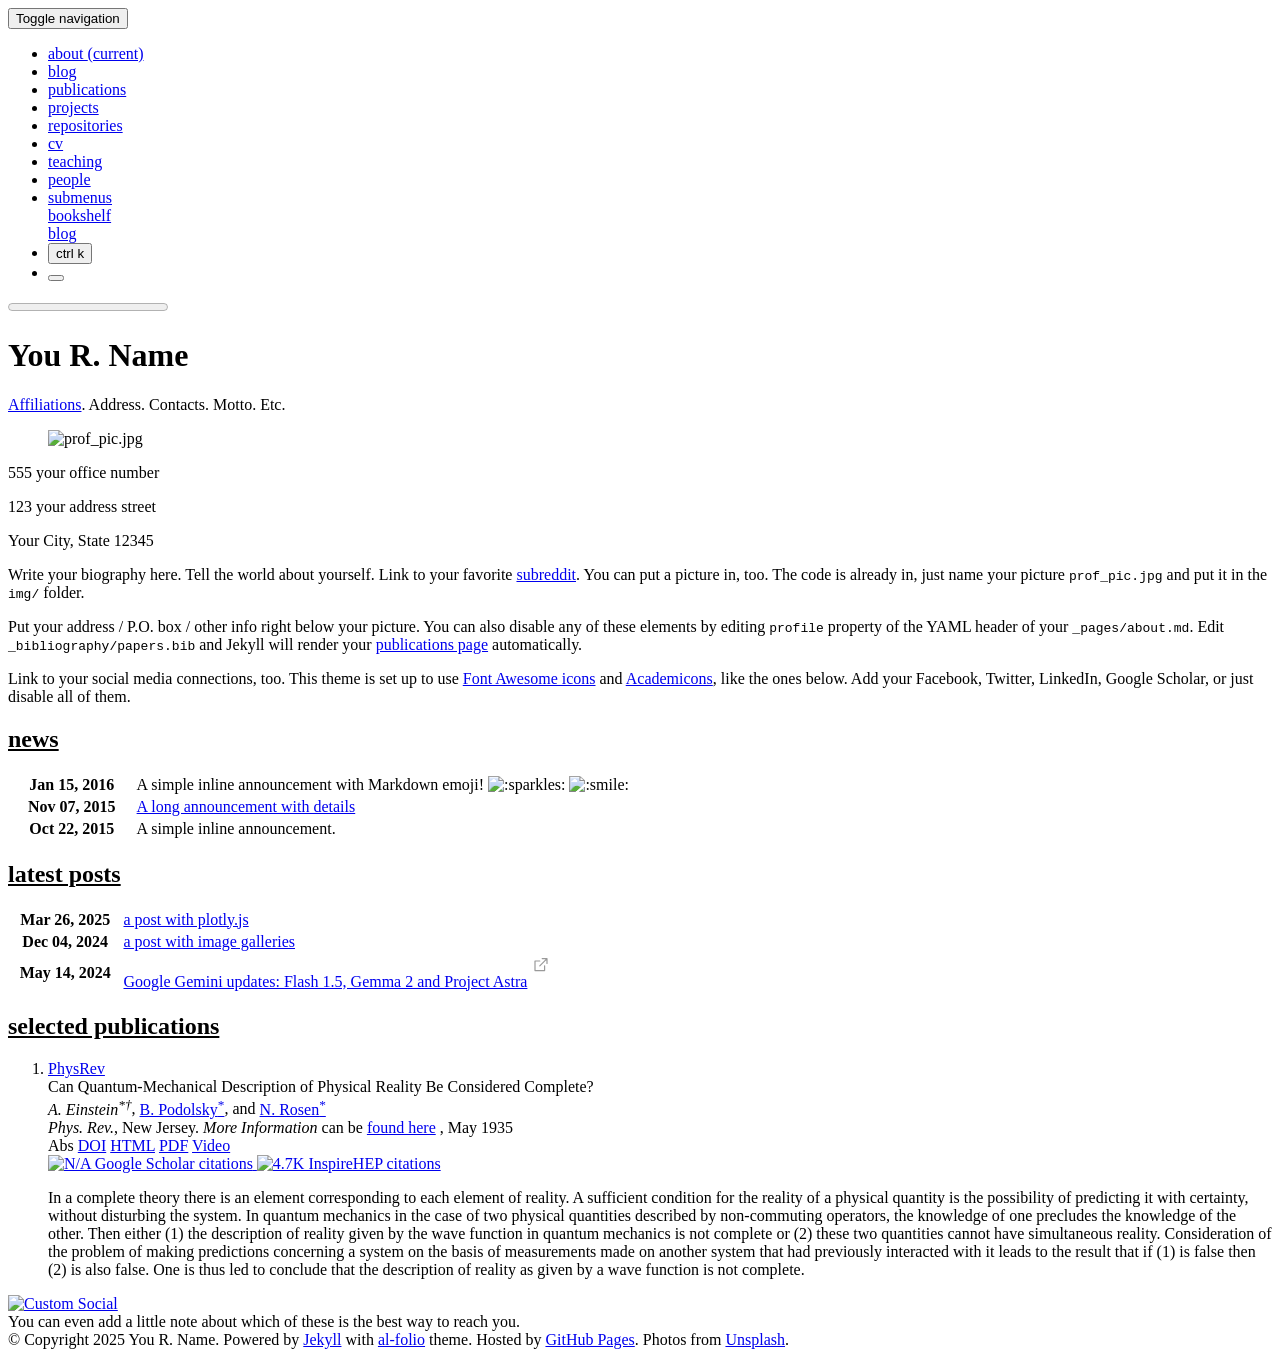
==== index.html @ bdb95e0c "Initialize gh-pages" ====
<!DOCTYPE html> <html lang="en"> <head> <meta http-equiv="Content-Type" content="text/html; charset=UTF-8"> <meta charset="utf-8"> <meta name="viewport" content="width=device-width, initial-scale=1, shrink-to-fit=no"> <meta http-equiv="X-UA-Compatible" content="IE=edge"> <title> You R. Name </title> <meta name="author" content="You R. Name"> <meta name="description" content="A simple, whitespace theme for academics. Based on [*folio](https://github.com/bogoli/-folio) design. "> <meta name="keywords" content="jekyll, jekyll-theme, academic-website, portfolio-website"> <link rel="stylesheet" href="/al-folio/assets/css/bootstrap.min.css?a4b3f509e79c54a512b890d73235ef04"> <link rel="stylesheet" href="https://cdn.jsdelivr.net/npm/mdbootstrap@4.20.0/css/mdb.min.css" integrity="sha256-jpjYvU3G3N6nrrBwXJoVEYI/0zw8htfFnhT9ljN3JJw=" crossorigin="anonymous"> <link defer rel="stylesheet" href="/al-folio/assets/css/academicons.min.css?f0b7046b84e425c55f3463ac249818f5"> <link defer rel="stylesheet" href="/al-folio/assets/css/scholar-icons.css?62b2ac103a88034e6882a5be5f3e2772"> <link defer rel="stylesheet" type="text/css" href="https://fonts.googleapis.com/css?family=Roboto:300,400,500,700|Roboto+Slab:100,300,400,500,700|Material+Icons&amp;display=swap"> <link defer rel="stylesheet" href="/al-folio/assets/css/jekyll-pygments-themes-github.css?591dab5a4e56573bf4ef7fd332894c99" media="" id="highlight_theme_light"> <link rel="shortcut icon" href="data:image/svg+xml,&lt;svg%20xmlns=%22http://www.w3.org/2000/svg%22%20viewBox=%220%200%20100%20100%22&gt;&lt;text%20y=%22.9em%22%20font-size=%2290%22&gt;%E2%9A%9B%EF%B8%8F&lt;/text&gt;&lt;/svg&gt;"> <link rel="stylesheet" href="/al-folio/assets/css/main.css?d41d8cd98f00b204e9800998ecf8427e"> <link rel="canonical" href="https://alshedivat.github.io/al-folio/"> <script src="/al-folio/assets/js/theme.js?a81d82887dd692e91686b43de4542f18"></script> <link defer rel="stylesheet" href="/al-folio/assets/css/jekyll-pygments-themes-native.css?5847e5ed4a4568527aa6cfab446049ca" media="none" id="highlight_theme_dark"> <script>
    initTheme();
  </script> </head> <body class="fixed-top-nav "> <header> <nav id="navbar" class="navbar navbar-light navbar-expand-sm fixed-top" role="navigation"> <div class="container"> <button class="navbar-toggler collapsed ml-auto" type="button" data-toggle="collapse" data-target="#navbarNav" aria-controls="navbarNav" aria-expanded="false" aria-label="Toggle navigation"> <span class="sr-only">Toggle navigation</span> <span class="icon-bar top-bar"></span> <span class="icon-bar middle-bar"></span> <span class="icon-bar bottom-bar"></span> </button> <div class="collapse navbar-collapse text-right" id="navbarNav"> <ul class="navbar-nav ml-auto flex-nowrap"> <li class="nav-item active"> <a class="nav-link" href="/al-folio/">about <span class="sr-only">(current)</span> </a> </li> <li class="nav-item "> <a class="nav-link" href="/al-folio/blog/">blog </a> </li> <li class="nav-item "> <a class="nav-link" href="/al-folio/publications/">publications </a> </li> <li class="nav-item "> <a class="nav-link" href="/al-folio/projects/">projects </a> </li> <li class="nav-item "> <a class="nav-link" href="/al-folio/repositories/">repositories </a> </li> <li class="nav-item "> <a class="nav-link" href="/al-folio/cv/">cv </a> </li> <li class="nav-item "> <a class="nav-link" href="/al-folio/teaching/">teaching </a> </li> <li class="nav-item "> <a class="nav-link" href="/al-folio/people/">people </a> </li> <li class="nav-item dropdown "> <a class="nav-link dropdown-toggle" href="#" id="navbarDropdown" role="button" data-toggle="dropdown" aria-haspopup="true" aria-expanded="false">submenus </a> <div class="dropdown-menu dropdown-menu-right" aria-labelledby="navbarDropdown"> <a class="dropdown-item " href="/al-folio/books/">bookshelf</a> <div class="dropdown-divider"></div> <a class="dropdown-item " href="/al-folio/blog/">blog</a> </div> </li> <li class="nav-item"> <button id="search-toggle" title="Search" onclick="openSearchModal()"> <span class="nav-link">ctrl k <i class="ti ti-search"></i></span> </button> </li> <li class="toggle-container"> <button id="light-toggle" title="Change theme"> <i class="ti ti-sun-moon" id="light-toggle-system"></i> <i class="ti ti-moon-filled" id="light-toggle-dark"></i> <i class="ti ti-sun-filled" id="light-toggle-light"></i> </button> </li> </ul> </div> </div> </nav> <progress id="progress" value="0"> <div class="progress-container"> <span class="progress-bar"></span> </div> </progress> </header> <div class="container mt-5" role="main"> <div class="post"> <header class="post-header"> <h1 class="post-title"> <span class="font-weight-bold">You</span> R. Name </h1> <p class="desc"><a href="#">Affiliations</a>. Address. Contacts. Motto. Etc.</p> </header> <article> <div class="profile float-right"> <figure> <picture> <source class="responsive-img-srcset" srcset="/al-folio/assets/img/prof_pic-480.webp 480w,/al-folio/assets/img/prof_pic-800.webp 800w,/al-folio/assets/img/prof_pic-1400.webp 1400w," type="image/webp" sizes="(min-width: 930px) 270.0px, (min-width: 576px) 30vw, 95vw"> <img src="/al-folio/assets/img/prof_pic.jpg?974957d202f671e4fa6700c04e68deae" class="img-fluid z-depth-1 rounded" width="100%" height="auto" alt="prof_pic.jpg" loading="eager" onerror="this.onerror=null; $('.responsive-img-srcset').remove();"> </source></picture> </figure> <div class="more-info"> <p>555 your office number</p> <p>123 your address street</p> <p>Your City, State 12345</p> </div> </div> <div class="clearfix"> <p>Write your biography here. Tell the world about yourself. Link to your favorite <a href="http://reddit.com" rel="external nofollow noopener" target="_blank">subreddit</a>. You can put a picture in, too. The code is already in, just name your picture <code class="language-plaintext highlighter-rouge">prof_pic.jpg</code> and put it in the <code class="language-plaintext highlighter-rouge">img/</code> folder.</p> <p>Put your address / P.O. box / other info right below your picture. You can also disable any of these elements by editing <code class="language-plaintext highlighter-rouge">profile</code> property of the YAML header of your <code class="language-plaintext highlighter-rouge">_pages/about.md</code>. Edit <code class="language-plaintext highlighter-rouge">_bibliography/papers.bib</code> and Jekyll will render your <a href="/al-folio/publications/">publications page</a> automatically.</p> <p>Link to your social media connections, too. This theme is set up to use <a href="https://fontawesome.com/" rel="external nofollow noopener" target="_blank">Font Awesome icons</a> and <a href="https://jpswalsh.github.io/academicons/" rel="external nofollow noopener" target="_blank">Academicons</a>, like the ones below. Add your Facebook, Twitter, LinkedIn, Google Scholar, or just disable all of them.</p> </div> <h2> <a href="/al-folio/news/" style="color: inherit">news</a> </h2> <div class="news"> <div class="table-responsive"> <table class="table table-sm table-borderless"> <tr> <th scope="row" style="width: 20%">Jan 15, 2016</th> <td> A simple inline announcement with Markdown emoji! <img class="emoji" title=":sparkles:" alt=":sparkles:" src="https://github.githubassets.com/images/icons/emoji/unicode/2728.png" height="20" width="20"> <img class="emoji" title=":smile:" alt=":smile:" src="https://github.githubassets.com/images/icons/emoji/unicode/1f604.png" height="20" width="20"> </td> </tr> <tr> <th scope="row" style="width: 20%">Nov 07, 2015</th> <td> <a class="news-title" href="/al-folio/news/announcement_2/">A long announcement with details</a> </td> </tr> <tr> <th scope="row" style="width: 20%">Oct 22, 2015</th> <td> A simple inline announcement. </td> </tr> </table> </div> </div> <h2> <a href="/al-folio/blog/" style="color: inherit">latest posts</a> </h2> <div class="news"> <div class="table-responsive" style="max-height: 60vw"> <table class="table table-sm table-borderless"> <tr> <th scope="row" style="width: 20%">Mar 26, 2025</th> <td> <a class="news-title" href="/al-folio/blog/2025/plotly/">a post with plotly.js</a> </td> </tr> <tr> <th scope="row" style="width: 20%">Dec 04, 2024</th> <td> <a class="news-title" href="/al-folio/blog/2024/photo-gallery/">a post with image galleries</a> </td> </tr> <tr> <th scope="row" style="width: 20%">May 14, 2024</th> <td> <a class="news-title" href="https://blog.google/technology/ai/google-gemini-update-flash-ai-assistant-io-2024/" target="_blank" rel="external nofollow noopener">Google Gemini updates: Flash 1.5, Gemma 2 and Project Astra</a> <svg width="2rem" height="2rem" viewbox="0 0 40 40" xmlns="http://www.w3.org/2000/svg"> <path d="M17 13.5v6H5v-12h6m3-3h6v6m0-6-9 9" class="icon_svg-stroke" stroke="#999" stroke-width="1.5" fill="none" fill-rule="evenodd" stroke-linecap="round" stroke-linejoin="round"></path> </svg> </td> </tr> </table> </div> </div> <h2> <a href="/al-folio/publications/" style="color: inherit">selected publications</a> </h2> <div class="publications"> <ol class="bibliography"><li> <div class="row"> <div class="col col-sm-2 abbr"> <abbr class="badge rounded w-100"> <a href="https://journals.aps.org/" rel="external nofollow noopener" target="_blank">PhysRev</a> </abbr> </div> <div id="PhysRev.47.777" class="col-sm-8"> <div class="title">Can Quantum-Mechanical Description of Physical Reality Be Considered Complete?</div> <div class="author"> <em>A. Einstein<sup>*†</sup></em>, <a href="https://en.wikipedia.org/wiki/Boris_Podolsky" rel="external nofollow noopener" target="_blank">B. Podolsky<sup>*</sup></a>, and <a href="https://en.wikipedia.org/wiki/Nathan_Rosen" rel="external nofollow noopener" target="_blank">N. Rosen<sup>*</sup></a> <i class="fa-solid fa-circle-info ml-1" data-toggle="popover" data-placement="top" data-html="true" data-content="* Example use of superscripts&lt;br&gt;† Albert Einstein"> </i> </div> <div class="periodical"> <em>Phys. Rev.</em>, New Jersey. <em>More Information</em> can be <a href="https://github.com/alshedivat/al-folio/" rel="external nofollow noopener" target="_blank">found here</a> , May 1935 </div> <div class="periodical"> </div> <div class="links"> <a class="abstract btn btn-sm z-depth-0" role="button">Abs</a> <a href="https://doi.org/10.1103/PhysRev.47.777" class="btn btn-sm z-depth-0" role="button" rel="external nofollow noopener" target="_blank">DOI</a> <a href="https://journals.aps.org/pr/abstract/10.1103/PhysRev.47.777" class="btn btn-sm z-depth-0" role="button" rel="external nofollow noopener" target="_blank">HTML</a> <a href="/al-folio/assets/pdf/example_pdf.pdf" class="btn btn-sm z-depth-0" role="button">PDF</a> <a href="https://www.youtube-nocookie.com/embed/aqz-KE-bpKQ" class="btn btn-sm z-depth-0" role="button" rel="external nofollow noopener" target="_blank">Video</a> </div> <div class="badges"> <span class="altmetric-embed" data-badge-type="2" data-badge-popover="right" data-altmetric-id="248277"></span> <span class="__dimensions_badge_embed__" data-doi="10.1103/PhysRev.47.777" data-style="small_rectangle" data-legend="hover-right" style="margin-bottom: 3px;"></span> <a href="https://scholar.google.com/citations?view_op=view_citation&amp;hl=en&amp;user=qc6CJjYAAAAJ&amp;citation_for_view=qc6CJjYAAAAJ:qyhmnyLat1gC" aria-label="Google Scholar link" role="button" rel="external nofollow noopener" target="_blank"> <img src="https://img.shields.io/badge/scholar-N/A-4285F4?logo=googlescholar&amp;labelColor=beige" alt="N/A Google Scholar citations"> </a> <a href="https://inspirehep.net/literature/3255" aria-label="Inspirehep link" role="button" rel="external nofollow noopener" target="_blank"> <img src="https://img.shields.io/badge/inspire-4.7K-001628?logo=inspire&amp;logoColor=001628&amp;labelColor=beige" alt="4.7K InspireHEP citations"> </a> </div> <div class="abstract hidden"> <p>In a complete theory there is an element corresponding to each element of reality. A sufficient condition for the reality of a physical quantity is the possibility of predicting it with certainty, without disturbing the system. In quantum mechanics in the case of two physical quantities described by non-commuting operators, the knowledge of one precludes the knowledge of the other. Then either (1) the description of reality given by the wave function in quantum mechanics is not complete or (2) these two quantities cannot have simultaneous reality. Consideration of the problem of making predictions concerning a system on the basis of measurements made on another system that had previously interacted with it leads to the result that if (1) is false then (2) is also false. One is thus led to conclude that the description of reality as given by a wave function is not complete.</p> </div> </div> </div> </li></ol> </div> <div class="social"> <div class="contact-icons"> <a href="mailto:%79%6F%75@%65%78%61%6D%70%6C%65.%63%6F%6D" title="email"><i class="fa-solid fa-envelope"></i></a> <a href="https://inspirehep.net/authors/1010907" title="Inspire HEP" rel="external nofollow noopener" target="_blank"><i class="ai ai-inspire"></i></a> <a href="/al-folio/feed.xml" title="RSS Feed"><i class="fa-solid fa-square-rss"></i></a> <a href="https://scholar.google.com/citations?user=qc6CJjYAAAAJ" title="Google Scholar" rel="external nofollow noopener" target="_blank"><i class="ai ai-google-scholar"></i></a> <a href="https://www.alberteinstein.com/" title="Custom Social" rel="external nofollow noopener" target="_blank"> <img src="https://www.alberteinstein.com/wp-content/uploads/2024/03/cropped-favicon-192x192.png" alt="Custom Social"> </a> </div> <div class="contact-note">You can even add a little note about which of these is the best way to reach you. </div> </div> </article> </div> </div> <footer class="fixed-bottom" role="contentinfo"> <div class="container mt-0"> © Copyright 2025 You R. Name. Powered by <a href="https://jekyllrb.com/" target="_blank" rel="external nofollow noopener">Jekyll</a> with <a href="https://github.com/alshedivat/al-folio" rel="external nofollow noopener" target="_blank">al-folio</a> theme. Hosted by <a href="https://pages.github.com/" target="_blank" rel="external nofollow noopener">GitHub Pages</a>. Photos from <a href="https://unsplash.com" target="_blank" rel="external nofollow noopener">Unsplash</a>. </div> </footer> <script src="https://cdn.jsdelivr.net/npm/jquery@3.6.0/dist/jquery.min.js" integrity="sha256-/xUj+3OJU5yExlq6GSYGSHk7tPXikynS7ogEvDej/m4=" crossorigin="anonymous"></script> <script src="/al-folio/assets/js/bootstrap.bundle.min.js"></script> <script src="https://cdn.jsdelivr.net/npm/mdbootstrap@4.20.0/js/mdb.min.js" integrity="sha256-NdbiivsvWt7VYCt6hYNT3h/th9vSTL4EDWeGs5SN3DA=" crossorigin="anonymous"></script> <script defer src="https://cdn.jsdelivr.net/npm/masonry-layout@4.2.2/dist/masonry.pkgd.min.js" integrity="sha256-Nn1q/fx0H7SNLZMQ5Hw5JLaTRZp0yILA/FRexe19VdI=" crossorigin="anonymous"></script> <script defer src="https://cdn.jsdelivr.net/npm/imagesloaded@5.0.0/imagesloaded.pkgd.min.js" integrity="sha256-htrLFfZJ6v5udOG+3kNLINIKh2gvoKqwEhHYfTTMICc=" crossorigin="anonymous"></script> <script defer src="/al-folio/assets/js/masonry.js?a0db7e5d5c70cc3252b3138b0c91dcaf" type="text/javascript"></script> <script defer src="https://cdn.jsdelivr.net/npm/medium-zoom@1.1.0/dist/medium-zoom.min.js" integrity="sha256-ZgMyDAIYDYGxbcpJcfUnYwNevG/xi9OHKaR/8GK+jWc=" crossorigin="anonymous"></script> <script defer src="/al-folio/assets/js/zoom.js?85ddb88934d28b74e78031fd54cf8308"></script> <script src="/al-folio/assets/js/no_defer.js?2781658a0a2b13ed609542042a859126"></script> <script defer src="/al-folio/assets/js/common.js?e0514a05c5c95ac1a93a8dfd5249b92e"></script> <script defer src="/al-folio/assets/js/copy_code.js?c8a01c11a92744d44b093fc3bda915df" type="text/javascript"></script> <script defer src="/al-folio/assets/js/jupyter_new_tab.js?d9f17b6adc2311cbabd747f4538bb15f"></script> <script async src="https://d1bxh8uas1mnw7.cloudfront.net/assets/embed.js"></script> <script async src="https://badge.dimensions.ai/badge.js"></script> <script defer type="text/javascript" id="MathJax-script" src="https://cdn.jsdelivr.net/npm/mathjax@3.2.2/es5/tex-mml-chtml.js" integrity="sha256-MASABpB4tYktI2Oitl4t+78w/lyA+D7b/s9GEP0JOGI=" crossorigin="anonymous"></script> <script src="/al-folio/assets/js/mathjax-setup.js?a5bb4e6a542c546dd929b24b8b236dfd"></script> <script defer src="https://cdnjs.cloudflare.com/polyfill/v3/polyfill.min.js?features=es6" crossorigin="anonymous"></script> <script defer src="/al-folio/assets/js/progress-bar.js?2f30e0e6801ea8f5036fa66e1ab0a71a" type="text/javascript"></script> <script src="/al-folio/assets/js/vanilla-back-to-top.min.js?f40d453793ff4f64e238e420181a1d17"></script> <script>
    addBackToTop();
  </script> <script type="module" src="/al-folio/assets/js/search/ninja-keys.min.js?a3446f084dcaecc5f75aa1757d087dcf"></script> <ninja-keys hidebreadcrumbs noautoloadmdicons placeholder="Type to start searching"></ninja-keys> <script src="/al-folio/assets/js/search-setup.js?6c304f7b1992d4b60f7a07956e52f04a"></script> <script src="/al-folio/assets/js/search-data.js"></script> <script src="/al-folio/assets/js/shortcut-key.js?6f508d74becd347268a7f822bca7309d"></script> </body> </html>
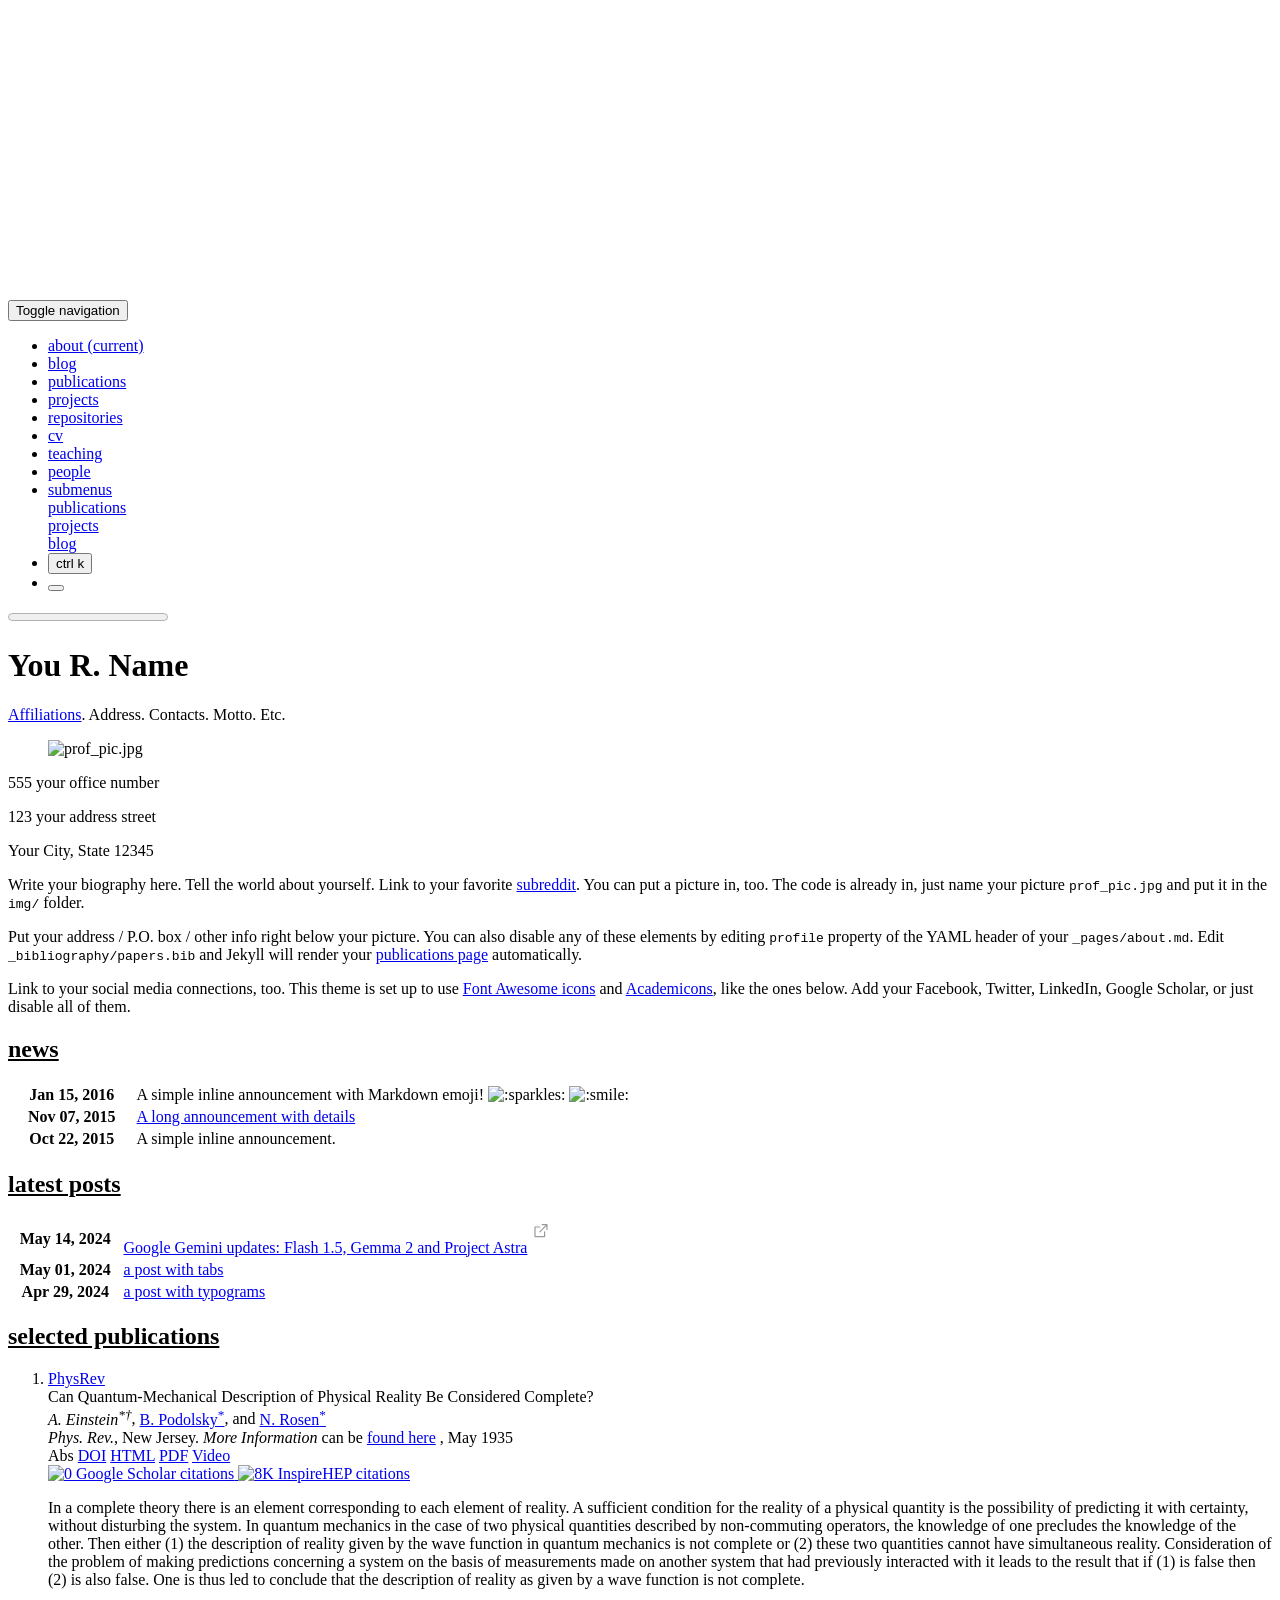
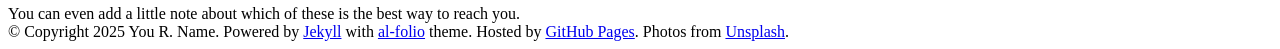
==== commit cd1b7818: "Deploying to gh-pages from @ JNSepulveda55/jnsepulveda55.github.io@3afb7b989c302ebc05a681781720da14a" ====
--- a/index.html
+++ b/index.html
@@ -1,5 +1 @@
-<!DOCTYPE html> <html lang="en"> <head> <meta http-equiv="Content-Type" content="text/html; charset=UTF-8"> <meta charset="utf-8"> <meta name="viewport" content="width=device-width, initial-scale=1, shrink-to-fit=no"> <meta http-equiv="X-UA-Compatible" content="IE=edge"> <title> You R. Name </title> <meta name="author" content="You R. Name"> <meta name="description" content="A simple, whitespace theme for academics. Based on [*folio](https://github.com/bogoli/-folio) design. "> <meta name="keywords" content="jekyll, jekyll-theme, academic-website, portfolio-website"> <link rel="stylesheet" href="/al-folio/assets/css/bootstrap.min.css?a4b3f509e79c54a512b890d73235ef04"> <link rel="stylesheet" href="https://cdn.jsdelivr.net/npm/mdbootstrap@4.20.0/css/mdb.min.css" integrity="sha256-jpjYvU3G3N6nrrBwXJoVEYI/0zw8htfFnhT9ljN3JJw=" crossorigin="anonymous"> <link defer rel="stylesheet" href="/al-folio/assets/css/academicons.min.css?f0b7046b84e425c55f3463ac249818f5"> <link defer rel="stylesheet" href="/al-folio/assets/css/scholar-icons.css?62b2ac103a88034e6882a5be5f3e2772"> <link defer rel="stylesheet" type="text/css" href="https://fonts.googleapis.com/css?family=Roboto:300,400,500,700|Roboto+Slab:100,300,400,500,700|Material+Icons&amp;display=swap"> <link defer rel="stylesheet" href="/al-folio/assets/css/jekyll-pygments-themes-github.css?591dab5a4e56573bf4ef7fd332894c99" media="" id="highlight_theme_light"> <link rel="shortcut icon" href="data:image/svg+xml,&lt;svg%20xmlns=%22http://www.w3.org/2000/svg%22%20viewBox=%220%200%20100%20100%22&gt;&lt;text%20y=%22.9em%22%20font-size=%2290%22&gt;%E2%9A%9B%EF%B8%8F&lt;/text&gt;&lt;/svg&gt;"> <link rel="stylesheet" href="/al-folio/assets/css/main.css?d41d8cd98f00b204e9800998ecf8427e"> <link rel="canonical" href="https://alshedivat.github.io/al-folio/"> <script src="/al-folio/assets/js/theme.js?a81d82887dd692e91686b43de4542f18"></script> <link defer rel="stylesheet" href="/al-folio/assets/css/jekyll-pygments-themes-native.css?5847e5ed4a4568527aa6cfab446049ca" media="none" id="highlight_theme_dark"> <script>
-    initTheme();
-  </script> </head> <body class="fixed-top-nav "> <header> <nav id="navbar" class="navbar navbar-light navbar-expand-sm fixed-top" role="navigation"> <div class="container"> <button class="navbar-toggler collapsed ml-auto" type="button" data-toggle="collapse" data-target="#navbarNav" aria-controls="navbarNav" aria-expanded="false" aria-label="Toggle navigation"> <span class="sr-only">Toggle navigation</span> <span class="icon-bar top-bar"></span> <span class="icon-bar middle-bar"></span> <span class="icon-bar bottom-bar"></span> </button> <div class="collapse navbar-collapse text-right" id="navbarNav"> <ul class="navbar-nav ml-auto flex-nowrap"> <li class="nav-item active"> <a class="nav-link" href="/al-folio/">about <span class="sr-only">(current)</span> </a> </li> <li class="nav-item "> <a class="nav-link" href="/al-folio/blog/">blog </a> </li> <li class="nav-item "> <a class="nav-link" href="/al-folio/publications/">publications </a> </li> <li class="nav-item "> <a class="nav-link" href="/al-folio/projects/">projects </a> </li> <li class="nav-item "> <a class="nav-link" href="/al-folio/repositories/">repositories </a> </li> <li class="nav-item "> <a class="nav-link" href="/al-folio/cv/">cv </a> </li> <li class="nav-item "> <a class="nav-link" href="/al-folio/teaching/">teaching </a> </li> <li class="nav-item "> <a class="nav-link" href="/al-folio/people/">people </a> </li> <li class="nav-item dropdown "> <a class="nav-link dropdown-toggle" href="#" id="navbarDropdown" role="button" data-toggle="dropdown" aria-haspopup="true" aria-expanded="false">submenus </a> <div class="dropdown-menu dropdown-menu-right" aria-labelledby="navbarDropdown"> <a class="dropdown-item " href="/al-folio/books/">bookshelf</a> <div class="dropdown-divider"></div> <a class="dropdown-item " href="/al-folio/blog/">blog</a> </div> </li> <li class="nav-item"> <button id="search-toggle" title="Search" onclick="openSearchModal()"> <span class="nav-link">ctrl k <i class="ti ti-search"></i></span> </button> </li> <li class="toggle-container"> <button id="light-toggle" title="Change theme"> <i class="ti ti-sun-moon" id="light-toggle-system"></i> <i class="ti ti-moon-filled" id="light-toggle-dark"></i> <i class="ti ti-sun-filled" id="light-toggle-light"></i> </button> </li> </ul> </div> </div> </nav> <progress id="progress" value="0"> <div class="progress-container"> <span class="progress-bar"></span> </div> </progress> </header> <div class="container mt-5" role="main"> <div class="post"> <header class="post-header"> <h1 class="post-title"> <span class="font-weight-bold">You</span> R. Name </h1> <p class="desc"><a href="#">Affiliations</a>. Address. Contacts. Motto. Etc.</p> </header> <article> <div class="profile float-right"> <figure> <picture> <source class="responsive-img-srcset" srcset="/al-folio/assets/img/prof_pic-480.webp 480w,/al-folio/assets/img/prof_pic-800.webp 800w,/al-folio/assets/img/prof_pic-1400.webp 1400w," type="image/webp" sizes="(min-width: 930px) 270.0px, (min-width: 576px) 30vw, 95vw"> <img src="/al-folio/assets/img/prof_pic.jpg?974957d202f671e4fa6700c04e68deae" class="img-fluid z-depth-1 rounded" width="100%" height="auto" alt="prof_pic.jpg" loading="eager" onerror="this.onerror=null; $('.responsive-img-srcset').remove();"> </source></picture> </figure> <div class="more-info"> <p>555 your office number</p> <p>123 your address street</p> <p>Your City, State 12345</p> </div> </div> <div class="clearfix"> <p>Write your biography here. Tell the world about yourself. Link to your favorite <a href="http://reddit.com" rel="external nofollow noopener" target="_blank">subreddit</a>. You can put a picture in, too. The code is already in, just name your picture <code class="language-plaintext highlighter-rouge">prof_pic.jpg</code> and put it in the <code class="language-plaintext highlighter-rouge">img/</code> folder.</p> <p>Put your address / P.O. box / other info right below your picture. You can also disable any of these elements by editing <code class="language-plaintext highlighter-rouge">profile</code> property of the YAML header of your <code class="language-plaintext highlighter-rouge">_pages/about.md</code>. Edit <code class="language-plaintext highlighter-rouge">_bibliography/papers.bib</code> and Jekyll will render your <a href="/al-folio/publications/">publications page</a> automatically.</p> <p>Link to your social media connections, too. This theme is set up to use <a href="https://fontawesome.com/" rel="external nofollow noopener" target="_blank">Font Awesome icons</a> and <a href="https://jpswalsh.github.io/academicons/" rel="external nofollow noopener" target="_blank">Academicons</a>, like the ones below. Add your Facebook, Twitter, LinkedIn, Google Scholar, or just disable all of them.</p> </div> <h2> <a href="/al-folio/news/" style="color: inherit">news</a> </h2> <div class="news"> <div class="table-responsive"> <table class="table table-sm table-borderless"> <tr> <th scope="row" style="width: 20%">Jan 15, 2016</th> <td> A simple inline announcement with Markdown emoji! <img class="emoji" title=":sparkles:" alt=":sparkles:" src="https://github.githubassets.com/images/icons/emoji/unicode/2728.png" height="20" width="20"> <img class="emoji" title=":smile:" alt=":smile:" src="https://github.githubassets.com/images/icons/emoji/unicode/1f604.png" height="20" width="20"> </td> </tr> <tr> <th scope="row" style="width: 20%">Nov 07, 2015</th> <td> <a class="news-title" href="/al-folio/news/announcement_2/">A long announcement with details</a> </td> </tr> <tr> <th scope="row" style="width: 20%">Oct 22, 2015</th> <td> A simple inline announcement. </td> </tr> </table> </div> </div> <h2> <a href="/al-folio/blog/" style="color: inherit">latest posts</a> </h2> <div class="news"> <div class="table-responsive" style="max-height: 60vw"> <table class="table table-sm table-borderless"> <tr> <th scope="row" style="width: 20%">Mar 26, 2025</th> <td> <a class="news-title" href="/al-folio/blog/2025/plotly/">a post with plotly.js</a> </td> </tr> <tr> <th scope="row" style="width: 20%">Dec 04, 2024</th> <td> <a class="news-title" href="/al-folio/blog/2024/photo-gallery/">a post with image galleries</a> </td> </tr> <tr> <th scope="row" style="width: 20%">May 14, 2024</th> <td> <a class="news-title" href="https://blog.google/technology/ai/google-gemini-update-flash-ai-assistant-io-2024/" target="_blank" rel="external nofollow noopener">Google Gemini updates: Flash 1.5, Gemma 2 and Project Astra</a> <svg width="2rem" height="2rem" viewbox="0 0 40 40" xmlns="http://www.w3.org/2000/svg"> <path d="M17 13.5v6H5v-12h6m3-3h6v6m0-6-9 9" class="icon_svg-stroke" stroke="#999" stroke-width="1.5" fill="none" fill-rule="evenodd" stroke-linecap="round" stroke-linejoin="round"></path> </svg> </td> </tr> </table> </div> </div> <h2> <a href="/al-folio/publications/" style="color: inherit">selected publications</a> </h2> <div class="publications"> <ol class="bibliography"><li> <div class="row"> <div class="col col-sm-2 abbr"> <abbr class="badge rounded w-100"> <a href="https://journals.aps.org/" rel="external nofollow noopener" target="_blank">PhysRev</a> </abbr> </div> <div id="PhysRev.47.777" class="col-sm-8"> <div class="title">Can Quantum-Mechanical Description of Physical Reality Be Considered Complete?</div> <div class="author"> <em>A. Einstein<sup>*†</sup></em>, <a href="https://en.wikipedia.org/wiki/Boris_Podolsky" rel="external nofollow noopener" target="_blank">B. Podolsky<sup>*</sup></a>, and <a href="https://en.wikipedia.org/wiki/Nathan_Rosen" rel="external nofollow noopener" target="_blank">N. Rosen<sup>*</sup></a> <i class="fa-solid fa-circle-info ml-1" data-toggle="popover" data-placement="top" data-html="true" data-content="* Example use of superscripts&lt;br&gt;† Albert Einstein"> </i> </div> <div class="periodical"> <em>Phys. Rev.</em>, New Jersey. <em>More Information</em> can be <a href="https://github.com/alshedivat/al-folio/" rel="external nofollow noopener" target="_blank">found here</a> , May 1935 </div> <div class="periodical"> </div> <div class="links"> <a class="abstract btn btn-sm z-depth-0" role="button">Abs</a> <a href="https://doi.org/10.1103/PhysRev.47.777" class="btn btn-sm z-depth-0" role="button" rel="external nofollow noopener" target="_blank">DOI</a> <a href="https://journals.aps.org/pr/abstract/10.1103/PhysRev.47.777" class="btn btn-sm z-depth-0" role="button" rel="external nofollow noopener" target="_blank">HTML</a> <a href="/al-folio/assets/pdf/example_pdf.pdf" class="btn btn-sm z-depth-0" role="button">PDF</a> <a href="https://www.youtube-nocookie.com/embed/aqz-KE-bpKQ" class="btn btn-sm z-depth-0" role="button" rel="external nofollow noopener" target="_blank">Video</a> </div> <div class="badges"> <span class="altmetric-embed" data-badge-type="2" data-badge-popover="right" data-altmetric-id="248277"></span> <span class="__dimensions_badge_embed__" data-doi="10.1103/PhysRev.47.777" data-style="small_rectangle" data-legend="hover-right" style="margin-bottom: 3px;"></span> <a href="https://scholar.google.com/citations?view_op=view_citation&amp;hl=en&amp;user=qc6CJjYAAAAJ&amp;citation_for_view=qc6CJjYAAAAJ:qyhmnyLat1gC" aria-label="Google Scholar link" role="button" rel="external nofollow noopener" target="_blank"> <img src="https://img.shields.io/badge/scholar-N/A-4285F4?logo=googlescholar&amp;labelColor=beige" alt="N/A Google Scholar citations"> </a> <a href="https://inspirehep.net/literature/3255" aria-label="Inspirehep link" role="button" rel="external nofollow noopener" target="_blank"> <img src="https://img.shields.io/badge/inspire-4.7K-001628?logo=inspire&amp;logoColor=001628&amp;labelColor=beige" alt="4.7K InspireHEP citations"> </a> </div> <div class="abstract hidden"> <p>In a complete theory there is an element corresponding to each element of reality. A sufficient condition for the reality of a physical quantity is the possibility of predicting it with certainty, without disturbing the system. In quantum mechanics in the case of two physical quantities described by non-commuting operators, the knowledge of one precludes the knowledge of the other. Then either (1) the description of reality given by the wave function in quantum mechanics is not complete or (2) these two quantities cannot have simultaneous reality. Consideration of the problem of making predictions concerning a system on the basis of measurements made on another system that had previously interacted with it leads to the result that if (1) is false then (2) is also false. One is thus led to conclude that the description of reality as given by a wave function is not complete.</p> </div> </div> </div> </li></ol> </div> <div class="social"> <div class="contact-icons"> <a href="mailto:%79%6F%75@%65%78%61%6D%70%6C%65.%63%6F%6D" title="email"><i class="fa-solid fa-envelope"></i></a> <a href="https://inspirehep.net/authors/1010907" title="Inspire HEP" rel="external nofollow noopener" target="_blank"><i class="ai ai-inspire"></i></a> <a href="/al-folio/feed.xml" title="RSS Feed"><i class="fa-solid fa-square-rss"></i></a> <a href="https://scholar.google.com/citations?user=qc6CJjYAAAAJ" title="Google Scholar" rel="external nofollow noopener" target="_blank"><i class="ai ai-google-scholar"></i></a> <a href="https://www.alberteinstein.com/" title="Custom Social" rel="external nofollow noopener" target="_blank"> <img src="https://www.alberteinstein.com/wp-content/uploads/2024/03/cropped-favicon-192x192.png" alt="Custom Social"> </a> </div> <div class="contact-note">You can even add a little note about which of these is the best way to reach you. </div> </div> </article> </div> </div> <footer class="fixed-bottom" role="contentinfo"> <div class="container mt-0"> © Copyright 2025 You R. Name. Powered by <a href="https://jekyllrb.com/" target="_blank" rel="external nofollow noopener">Jekyll</a> with <a href="https://github.com/alshedivat/al-folio" rel="external nofollow noopener" target="_blank">al-folio</a> theme. Hosted by <a href="https://pages.github.com/" target="_blank" rel="external nofollow noopener">GitHub Pages</a>. Photos from <a href="https://unsplash.com" target="_blank" rel="external nofollow noopener">Unsplash</a>. </div> </footer> <script src="https://cdn.jsdelivr.net/npm/jquery@3.6.0/dist/jquery.min.js" integrity="sha256-/xUj+3OJU5yExlq6GSYGSHk7tPXikynS7ogEvDej/m4=" crossorigin="anonymous"></script> <script src="/al-folio/assets/js/bootstrap.bundle.min.js"></script> <script src="https://cdn.jsdelivr.net/npm/mdbootstrap@4.20.0/js/mdb.min.js" integrity="sha256-NdbiivsvWt7VYCt6hYNT3h/th9vSTL4EDWeGs5SN3DA=" crossorigin="anonymous"></script> <script defer src="https://cdn.jsdelivr.net/npm/masonry-layout@4.2.2/dist/masonry.pkgd.min.js" integrity="sha256-Nn1q/fx0H7SNLZMQ5Hw5JLaTRZp0yILA/FRexe19VdI=" crossorigin="anonymous"></script> <script defer src="https://cdn.jsdelivr.net/npm/imagesloaded@5.0.0/imagesloaded.pkgd.min.js" integrity="sha256-htrLFfZJ6v5udOG+3kNLINIKh2gvoKqwEhHYfTTMICc=" crossorigin="anonymous"></script> <script defer src="/al-folio/assets/js/masonry.js?a0db7e5d5c70cc3252b3138b0c91dcaf" type="text/javascript"></script> <script defer src="https://cdn.jsdelivr.net/npm/medium-zoom@1.1.0/dist/medium-zoom.min.js" integrity="sha256-ZgMyDAIYDYGxbcpJcfUnYwNevG/xi9OHKaR/8GK+jWc=" crossorigin="anonymous"></script> <script defer src="/al-folio/assets/js/zoom.js?85ddb88934d28b74e78031fd54cf8308"></script> <script src="/al-folio/assets/js/no_defer.js?2781658a0a2b13ed609542042a859126"></script> <script defer src="/al-folio/assets/js/common.js?e0514a05c5c95ac1a93a8dfd5249b92e"></script> <script defer src="/al-folio/assets/js/copy_code.js?c8a01c11a92744d44b093fc3bda915df" type="text/javascript"></script> <script defer src="/al-folio/assets/js/jupyter_new_tab.js?d9f17b6adc2311cbabd747f4538bb15f"></script> <script async src="https://d1bxh8uas1mnw7.cloudfront.net/assets/embed.js"></script> <script async src="https://badge.dimensions.ai/badge.js"></script> <script defer type="text/javascript" id="MathJax-script" src="https://cdn.jsdelivr.net/npm/mathjax@3.2.2/es5/tex-mml-chtml.js" integrity="sha256-MASABpB4tYktI2Oitl4t+78w/lyA+D7b/s9GEP0JOGI=" crossorigin="anonymous"></script> <script src="/al-folio/assets/js/mathjax-setup.js?a5bb4e6a542c546dd929b24b8b236dfd"></script> <script defer src="https://cdnjs.cloudflare.com/polyfill/v3/polyfill.min.js?features=es6" crossorigin="anonymous"></script> <script defer src="/al-folio/assets/js/progress-bar.js?2f30e0e6801ea8f5036fa66e1ab0a71a" type="text/javascript"></script> <script src="/al-folio/assets/js/vanilla-back-to-top.min.js?f40d453793ff4f64e238e420181a1d17"></script> <script>
-    addBackToTop();
-  </script> <script type="module" src="/al-folio/assets/js/search/ninja-keys.min.js?a3446f084dcaecc5f75aa1757d087dcf"></script> <ninja-keys hidebreadcrumbs noautoloadmdicons placeholder="Type to start searching"></ninja-keys> <script src="/al-folio/assets/js/search-setup.js?6c304f7b1992d4b60f7a07956e52f04a"></script> <script src="/al-folio/assets/js/search-data.js"></script> <script src="/al-folio/assets/js/shortcut-key.js?6f508d74becd347268a7f822bca7309d"></script> </body> </html>+<!DOCTYPE html> <html lang="en"> <head> <meta http-equiv="Content-Type" content="text/html; charset=UTF-8"> <meta charset="utf-8"> <meta name="viewport" content="width=device-width, initial-scale=1, shrink-to-fit=no"> <meta http-equiv="X-UA-Compatible" content="IE=edge"> <title> You R. Name </title> <meta name="author" content="You R. Name"> <meta name="description" content="A simple, whitespace theme for academics. Based on [*folio](https://github.com/bogoli/-folio) design. "> <meta name="keywords" content="jekyll, jekyll-theme, academic-website, portfolio-website"> <link rel="stylesheet" href="/al-folio/assets/css/bootstrap.min.css?a4b3f509e79c54a512b890d73235ef04"> <link rel="stylesheet" href="https://cdn.jsdelivr.net/npm/mdbootstrap@4.20.0/css/mdb.min.css" integrity="sha256-jpjYvU3G3N6nrrBwXJoVEYI/0zw8htfFnhT9ljN3JJw=" crossorigin="anonymous"> <link defer rel="stylesheet" href="/al-folio/assets/css/academicons.min.css?f0b7046b84e425c55f3463ac249818f5"> <link defer rel="stylesheet" type="text/css" href="https://fonts.googleapis.com/css?family=Roboto:300,400,500,700|Roboto+Slab:100,300,400,500,700|Material+Icons&amp;display=swap"> <link defer rel="stylesheet" href="/al-folio/assets/css/jekyll-pygments-themes-github.css?591dab5a4e56573bf4ef7fd332894c99" media="" id="highlight_theme_light"> <link rel="shortcut icon" href="data:image/svg+xml,&lt;svg%20xmlns=%22http://www.w3.org/2000/svg%22%20viewBox=%220%200%20100%20100%22&gt;&lt;text%20y=%22.9em%22%20font-size=%2290%22&gt;%E2%9A%9B%EF%B8%8F&lt;/text&gt;&lt;/svg&gt;"> <link rel="stylesheet" href="/al-folio/assets/css/main.css?d41d8cd98f00b204e9800998ecf8427e"> <link rel="canonical" href="https://alshedivat.github.io/al-folio/"> <script src="/al-folio/assets/js/theme.js?9a0c749ec5240d9cda97bc72359a72c0"></script> <link defer rel="stylesheet" href="/al-folio/assets/css/jekyll-pygments-themes-native.css?5847e5ed4a4568527aa6cfab446049ca" media="none" id="highlight_theme_dark"> <script>initTheme();</script> </head> <body class="fixed-top-nav "> <header> <nav id="navbar" class="navbar navbar-light navbar-expand-sm fixed-top" role="navigation"> <div class="container"> <button class="navbar-toggler collapsed ml-auto" type="button" data-toggle="collapse" data-target="#navbarNav" aria-controls="navbarNav" aria-expanded="false" aria-label="Toggle navigation"> <span class="sr-only">Toggle navigation</span> <span class="icon-bar top-bar"></span> <span class="icon-bar middle-bar"></span> <span class="icon-bar bottom-bar"></span> </button> <div class="collapse navbar-collapse text-right" id="navbarNav"> <ul class="navbar-nav ml-auto flex-nowrap"> <li class="nav-item active"> <a class="nav-link" href="/al-folio/">about <span class="sr-only">(current)</span> </a> </li> <li class="nav-item "> <a class="nav-link" href="/al-folio/blog/">blog </a> </li> <li class="nav-item "> <a class="nav-link" href="/al-folio/publications/">publications </a> </li> <li class="nav-item "> <a class="nav-link" href="/al-folio/projects/">projects </a> </li> <li class="nav-item "> <a class="nav-link" href="/al-folio/repositories/">repositories </a> </li> <li class="nav-item "> <a class="nav-link" href="/al-folio/cv/">cv </a> </li> <li class="nav-item "> <a class="nav-link" href="/al-folio/teaching/">teaching </a> </li> <li class="nav-item "> <a class="nav-link" href="/al-folio/people/">people </a> </li> <li class="nav-item dropdown "> <a class="nav-link dropdown-toggle" href="#" id="navbarDropdown" role="button" data-toggle="dropdown" aria-haspopup="true" aria-expanded="false">submenus </a> <div class="dropdown-menu dropdown-menu-right" aria-labelledby="navbarDropdown"> <a class="dropdown-item " href="/al-folio/publications/">publications</a> <div class="dropdown-divider"></div> <a class="dropdown-item " href="/al-folio/projects/">projects</a> <div class="dropdown-divider"></div> <a class="dropdown-item " href="/al-folio/blog/">blog</a> </div> </li> <li class="nav-item"> <button id="search-toggle" title="Search" onclick="openSearchModal()"> <span class="nav-link">ctrl k <i class="ti ti-search"></i></span> </button> </li> <li class="toggle-container"> <button id="light-toggle" title="Change theme"> <i class="ti ti-sun-moon" id="light-toggle-system"></i> <i class="ti ti-moon-filled" id="light-toggle-dark"></i> <i class="ti ti-sun-filled" id="light-toggle-light"></i> </button> </li> </ul> </div> </div> </nav> <progress id="progress" value="0"> <div class="progress-container"> <span class="progress-bar"></span> </div> </progress> </header> <div class="container mt-5" role="main"> <div class="post"> <header class="post-header"> <h1 class="post-title"> <span class="font-weight-bold">You</span> R. Name </h1> <p class="desc"><a href="#">Affiliations</a>. Address. Contacts. Motto. Etc.</p> </header> <article> <div class="profile float-right"> <figure> <picture> <source class="responsive-img-srcset" srcset="/al-folio/assets/img/prof_pic.jpg" sizes="(min-width: 930px) 270.0px, (min-width: 576px) 30vw, 95vw"> <img src="/al-folio/assets/img/prof_pic.jpg?974957d202f671e4fa6700c04e68deae" class="img-fluid z-depth-1 rounded" width="100%" height="auto" alt="prof_pic.jpg" loading="eager" onerror="this.onerror=null; $('.responsive-img-srcset').remove();"> </source></picture> </figure> <div class="more-info"> <p>555 your office number</p> <p>123 your address street</p> <p>Your City, State 12345</p> </div> </div> <div class="clearfix"> <p>Write your biography here. Tell the world about yourself. Link to your favorite <a href="http://reddit.com" rel="external nofollow noopener" target="_blank">subreddit</a>. You can put a picture in, too. The code is already in, just name your picture <code class="language-plaintext highlighter-rouge">prof_pic.jpg</code> and put it in the <code class="language-plaintext highlighter-rouge">img/</code> folder.</p> <p>Put your address / P.O. box / other info right below your picture. You can also disable any of these elements by editing <code class="language-plaintext highlighter-rouge">profile</code> property of the YAML header of your <code class="language-plaintext highlighter-rouge">_pages/about.md</code>. Edit <code class="language-plaintext highlighter-rouge">_bibliography/papers.bib</code> and Jekyll will render your <a href="/al-folio/publications/">publications page</a> automatically.</p> <p>Link to your social media connections, too. This theme is set up to use <a href="https://fontawesome.com/" rel="external nofollow noopener" target="_blank">Font Awesome icons</a> and <a href="https://jpswalsh.github.io/academicons/" rel="external nofollow noopener" target="_blank">Academicons</a>, like the ones below. Add your Facebook, Twitter, LinkedIn, Google Scholar, or just disable all of them.</p> </div> <h2> <a href="/al-folio/news/" style="color: inherit">news</a> </h2> <div class="news"> <div class="table-responsive"> <table class="table table-sm table-borderless"> <tr> <th scope="row" style="width: 20%">Jan 15, 2016</th> <td> A simple inline announcement with Markdown emoji! <img class="emoji" title=":sparkles:" alt=":sparkles:" src="https://github.githubassets.com/images/icons/emoji/unicode/2728.png" height="20" width="20"> <img class="emoji" title=":smile:" alt=":smile:" src="https://github.githubassets.com/images/icons/emoji/unicode/1f604.png" height="20" width="20"> </td> </tr> <tr> <th scope="row" style="width: 20%">Nov 07, 2015</th> <td> <a class="news-title" href="/al-folio/news/announcement_2/">A long announcement with details</a> </td> </tr> <tr> <th scope="row" style="width: 20%">Oct 22, 2015</th> <td> A simple inline announcement. </td> </tr> </table> </div> </div> <h2> <a href="/al-folio/blog/" style="color: inherit">latest posts</a> </h2> <div class="news"> <div class="table-responsive" style="max-height: 60vw"> <table class="table table-sm table-borderless"> <tr> <th scope="row" style="width: 20%">May 14, 2024</th> <td> <a class="news-title" href="https://blog.google/technology/ai/google-gemini-update-flash-ai-assistant-io-2024/" target="_blank" rel="external nofollow noopener">Google Gemini updates: Flash 1.5, Gemma 2 and Project Astra</a> <svg width="2rem" height="2rem" viewbox="0 0 40 40" xmlns="http://www.w3.org/2000/svg"> <path d="M17 13.5v6H5v-12h6m3-3h6v6m0-6-9 9" class="icon_svg-stroke" stroke="#999" stroke-width="1.5" fill="none" fill-rule="evenodd" stroke-linecap="round" stroke-linejoin="round"></path> </svg> </td> </tr> <tr> <th scope="row" style="width: 20%">May 01, 2024</th> <td> <a class="news-title" href="/al-folio/blog/2024/tabs/">a post with tabs</a> </td> </tr> <tr> <th scope="row" style="width: 20%">Apr 29, 2024</th> <td> <a class="news-title" href="/al-folio/blog/2024/typograms/">a post with typograms</a> </td> </tr> </table> </div> </div> <h2> <a href="/al-folio/publications/" style="color: inherit">selected publications</a> </h2> <div class="publications"> <ol class="bibliography"><li> <div class="row"> <div class="col col-sm-2 abbr"> <abbr class="badge rounded w-100"> <a href="https://journals.aps.org/" rel="external nofollow noopener" target="_blank">PhysRev</a> </abbr> </div> <div id="PhysRev.47.777" class="col-sm-8"> <div class="title">Can Quantum-Mechanical Description of Physical Reality Be Considered Complete?</div> <div class="author"> <em>A. Einstein<sup>*†</sup></em>, <a href="https://en.wikipedia.org/wiki/Boris_Podolsky" rel="external nofollow noopener" target="_blank">B. Podolsky<sup>*</sup></a>, and <a href="https://en.wikipedia.org/wiki/Nathan_Rosen" rel="external nofollow noopener" target="_blank">N. Rosen<sup>*</sup></a> <i class="fa-solid fa-circle-info ml-1" data-toggle="popover" data-placement="top" data-html="true" data-content="* Example use of superscripts&lt;br&gt;† Albert Einstein"> </i> </div> <div class="periodical"> <em>Phys. Rev.</em>, New Jersey. <em>More Information</em> can be <a href="https://github.com/alshedivat/al-folio/" rel="external nofollow noopener" target="_blank">found here</a> , May 1935 </div> <div class="periodical"> </div> <div class="links"> <a class="abstract btn btn-sm z-depth-0" role="button">Abs</a> <a href="https://doi.org/10.1103/PhysRev.47.777" class="btn btn-sm z-depth-0" role="button" rel="external nofollow noopener" target="_blank">DOI</a> <a href="https://journals.aps.org/pr/abstract/10.1103/PhysRev.47.777" class="btn btn-sm z-depth-0" role="button" rel="external nofollow noopener" target="_blank">HTML</a> <a href="/al-folio/assets/pdf/example_pdf.pdf" class="btn btn-sm z-depth-0" role="button">PDF</a> <a href="https://www.youtube-nocookie.com/embed/aqz-KE-bpKQ" class="btn btn-sm z-depth-0" role="button" rel="external nofollow noopener" target="_blank">Video</a> </div> <div class="badges"> <span class="altmetric-embed" data-badge-type="2" data-badge-popover="right" data-altmetric-id="248277"></span> <span class="__dimensions_badge_embed__" data-doi="10.1103/PhysRev.47.777" data-style="small_rectangle" data-legend="hover-right" style="margin-bottom: 3px;"></span> <a href="https://scholar.google.com/citations?view_op=view_citation&amp;hl=en&amp;user=qc6CJjYAAAAJ&amp;citation_for_view=qc6CJjYAAAAJ:qyhmnyLat1gC" aria-label="Google Scholar link" role="button" rel="external nofollow noopener" target="_blank"> <img src="https://img.shields.io/badge/scholar-0-4285F4?logo=googlescholar&amp;labelColor=beige" alt="0 Google Scholar citations"> </a> <a href="https://inspirehep.net/literature/3255" aria-label="Inspirehep link" role="button" rel="external nofollow noopener" target="_blank"> <img src="https://img.shields.io/badge/inspire-8K-001628?logo=inspire&amp;logoColor=001628&amp;labelColor=beige" alt="8K InspireHEP citations"> </a> </div> <div class="abstract hidden"> <p>In a complete theory there is an element corresponding to each element of reality. A sufficient condition for the reality of a physical quantity is the possibility of predicting it with certainty, without disturbing the system. In quantum mechanics in the case of two physical quantities described by non-commuting operators, the knowledge of one precludes the knowledge of the other. Then either (1) the description of reality given by the wave function in quantum mechanics is not complete or (2) these two quantities cannot have simultaneous reality. Consideration of the problem of making predictions concerning a system on the basis of measurements made on another system that had previously interacted with it leads to the result that if (1) is false then (2) is also false. One is thus led to conclude that the description of reality as given by a wave function is not complete.</p> </div> </div> </div> </li></ol> </div> <div class="social"> <div class="contact-icons"> <a href="mailto:%79%6F%75@%65%78%61%6D%70%6C%65.%63%6F%6D" title="email"><i class="fa-solid fa-envelope"></i></a> <a href="https://scholar.google.com/citations?user=qc6CJjYAAAAJ" title="Google Scholar" rel="external nofollow noopener" target="_blank"><i class="ai ai-google-scholar"></i></a> <a href="https://inspirehep.net/authors/1010907" title="Inspire HEP" rel="external nofollow noopener" target="_blank"><i class="ai ai-inspire"></i></a> <a href="/al-folio/feed.xml" title="RSS Feed"><i class="fa-solid fa-square-rss"></i></a> </div> <div class="contact-note">You can even add a little note about which of these is the best way to reach you. </div> </div> </article> </div> </div> <footer class="fixed-bottom" role="contentinfo"> <div class="container mt-0"> © Copyright 2025 You R. Name. Powered by <a href="https://jekyllrb.com/" target="_blank" rel="external nofollow noopener">Jekyll</a> with <a href="https://github.com/alshedivat/al-folio" rel="external nofollow noopener" target="_blank">al-folio</a> theme. Hosted by <a href="https://pages.github.com/" target="_blank" rel="external nofollow noopener">GitHub Pages</a>. Photos from <a href="https://unsplash.com" target="_blank" rel="external nofollow noopener">Unsplash</a>. </div> </footer> <script src="https://cdn.jsdelivr.net/npm/jquery@3.6.0/dist/jquery.min.js" integrity="sha256-/xUj+3OJU5yExlq6GSYGSHk7tPXikynS7ogEvDej/m4=" crossorigin="anonymous"></script> <script src="/al-folio/assets/js/bootstrap.bundle.min.js"></script> <script src="https://cdn.jsdelivr.net/npm/mdbootstrap@4.20.0/js/mdb.min.js" integrity="sha256-NdbiivsvWt7VYCt6hYNT3h/th9vSTL4EDWeGs5SN3DA=" crossorigin="anonymous"></script> <script defer src="https://cdn.jsdelivr.net/npm/masonry-layout@4.2.2/dist/masonry.pkgd.min.js" integrity="sha256-Nn1q/fx0H7SNLZMQ5Hw5JLaTRZp0yILA/FRexe19VdI=" crossorigin="anonymous"></script> <script defer src="https://cdn.jsdelivr.net/npm/imagesloaded@5.0.0/imagesloaded.pkgd.min.js" integrity="sha256-htrLFfZJ6v5udOG+3kNLINIKh2gvoKqwEhHYfTTMICc=" crossorigin="anonymous"></script> <script defer src="/al-folio/assets/js/masonry.js" type="text/javascript"></script> <script defer src="https://cdn.jsdelivr.net/npm/medium-zoom@1.1.0/dist/medium-zoom.min.js" integrity="sha256-ZgMyDAIYDYGxbcpJcfUnYwNevG/xi9OHKaR/8GK+jWc=" crossorigin="anonymous"></script> <script defer src="/al-folio/assets/js/zoom.js?85ddb88934d28b74e78031fd54cf8308"></script> <script src="/al-folio/assets/js/no_defer.js?2781658a0a2b13ed609542042a859126"></script> <script defer src="/al-folio/assets/js/common.js?e0514a05c5c95ac1a93a8dfd5249b92e"></script> <script defer src="/al-folio/assets/js/copy_code.js?12775fdf7f95e901d7119054556e495f" type="text/javascript"></script> <script defer src="/al-folio/assets/js/jupyter_new_tab.js?d9f17b6adc2311cbabd747f4538bb15f"></script> <script async src="https://d1bxh8uas1mnw7.cloudfront.net/assets/embed.js"></script> <script async src="https://badge.dimensions.ai/badge.js"></script> <script type="text/javascript">window.MathJax={tex:{tags:"ams"}};</script> <script defer type="text/javascript" id="MathJax-script" src="https://cdn.jsdelivr.net/npm/mathjax@3.2.2/es5/tex-mml-chtml.js" integrity="sha256-MASABpB4tYktI2Oitl4t+78w/lyA+D7b/s9GEP0JOGI=" crossorigin="anonymous"></script> <script defer src="https://cdnjs.cloudflare.com/polyfill/v3/polyfill.min.js?features=es6" crossorigin="anonymous"></script> <script type="text/javascript">function progressBarSetup(){"max"in document.createElement("progress")?(initializeProgressElement(),$(document).on("scroll",function(){progressBar.attr({value:getCurrentScrollPosition()})}),$(window).on("resize",initializeProgressElement)):(resizeProgressBar(),$(document).on("scroll",resizeProgressBar),$(window).on("resize",resizeProgressBar))}function getCurrentScrollPosition(){return $(window).scrollTop()}function initializeProgressElement(){let e=$("#navbar").outerHeight(!0);$("body").css({"padding-top":e}),$("progress-container").css({"padding-top":e}),progressBar.css({top:e}),progressBar.attr({max:getDistanceToScroll(),value:getCurrentScrollPosition()})}function getDistanceToScroll(){return $(document).height()-$(window).height()}function resizeProgressBar(){progressBar.css({width:getWidthPercentage()+"%"})}function getWidthPercentage(){return getCurrentScrollPosition()/getDistanceToScroll()*100}const progressBar=$("#progress");window.onload=function(){setTimeout(progressBarSetup,50)};</script> <script src="/al-folio/assets/js/vanilla-back-to-top.min.js?f40d453793ff4f64e238e420181a1d17"></script> <script>addBackToTop();</script> <script type="module" src="/al-folio/assets/js/search/ninja-keys.min.js?a3446f084dcaecc5f75aa1757d087dcf"></script> <ninja-keys hidebreadcrumbs noautoloadmdicons placeholder="Type to start searching"></ninja-keys> <script>let searchTheme=determineComputedTheme();const ninjaKeys=document.querySelector("ninja-keys");"dark"===searchTheme?ninjaKeys.classList.add("dark"):ninjaKeys.classList.remove("dark");const openSearchModal=()=>{const e=$("#navbarNav");e.hasClass("show")&&e.collapse("hide"),ninjaKeys.open()};</script> <script>const ninja=document.querySelector("ninja-keys");ninja.data=[{id:"nav-about",title:"about",section:"Navigation",handler:()=>{window.location.href="/al-folio/"}},{id:"nav-blog",title:"blog",description:"",section:"Navigation",handler:()=>{window.location.href="/al-folio/blog/"}},{id:"nav-publications",title:"publications",description:"publications by categories in reversed chronological order. generated by jekyll-scholar.",section:"Navigation",handler:()=>{window.location.href="/al-folio/publications/"}},{id:"nav-projects",title:"projects",description:"A growing collection of your cool projects.",section:"Navigation",handler:()=>{window.location.href="/al-folio/projects/"}},{id:"nav-repositories",title:"repositories",description:"Edit the `_data/repositories.yml` and change the `github_users` and `github_repos` lists to include your own GitHub profile and repositories.",section:"Navigation",handler:()=>{window.location.href="/al-folio/repositories/"}},{id:"nav-cv",title:"cv",description:"This is a description of the page. You can modify it in '_pages/cv.md'. You can also change or remove the top pdf download button.",section:"Navigation",handler:()=>{window.location.href="/al-folio/cv/"}},{id:"nav-teaching",title:"teaching",description:"Materials for courses you taught. Replace this text with your description.",section:"Navigation",handler:()=>{window.location.href="/al-folio/teaching/"}},{id:"nav-people",title:"people",description:"members of the lab or group",section:"Navigation",handler:()=>{window.location.href="/al-folio/people/"}},{id:"dropdown-publications",title:"publications",description:"",section:"Dropdown",handler:()=>{window.location.href=""}},{id:"dropdown-projects",title:"projects",description:"",section:"Dropdown",handler:()=>{window.location.href=""}},{id:"dropdown-blog",title:"blog",description:"",section:"Dropdown",handler:()=>{window.location.href="/al-folio/blog/"}},{id:"post-google-gemini-updates-flash-1-5-gemma-2-and-project-astra",title:'Google Gemini updates: Flash 1.5, Gemma 2 and Project Astra <svg width="1.2rem" height="1.2rem" top=".5rem" viewbox="0 0 40 40" xmlns="http://www.w3.org/2000/svg"><path d="M17 13.5v6H5v-12h6m3-3h6v6m0-6-9 9" class="icon_svg-stroke" stroke="#999" stroke-width="1.5" fill="none" fill-rule="evenodd" stroke-linecap="round" stroke-linejoin="round"></path></svg>',description:"We\u2019re sharing updates across our Gemini family of models and a glimpse of Project Astra, our vision for the future of AI assistants.",section:"Posts",handler:()=>{window.open("https://blog.google/technology/ai/google-gemini-update-flash-ai-assistant-io-2024/","_blank")}},{id:"post-a-post-with-tabs",title:"a post with tabs",description:"this is what included tabs in a post could look like",section:"Posts",handler:()=>{window.location.href="/al-folio/blog/2024/tabs/"}},{id:"post-a-post-with-typograms",title:"a post with typograms",description:"this is what included typograms code could look like",section:"Posts",handler:()=>{window.location.href="/al-folio/blog/2024/typograms/"}},{id:"post-a-post-that-can-be-cited",title:"a post that can be cited",description:"this is what a post that can be cited looks like",section:"Posts",handler:()=>{window.location.href="/al-folio/blog/2024/post-citation/"}},{id:"post-a-post-with-pseudo-code",title:"a post with pseudo code",description:"this is what included pseudo code could look like",section:"Posts",handler:()=>{window.location.href="/al-folio/blog/2024/pseudocode/"}},{id:"post-a-post-with-code-diff",title:"a post with code diff",description:"this is how you can display code diffs",section:"Posts",handler:()=>{window.location.href="/al-folio/blog/2024/code-diff/"}},{id:"post-a-post-with-advanced-image-components",title:"a post with advanced image components",description:"this is what advanced image components could look like",section:"Posts",handler:()=>{window.location.href="/al-folio/blog/2024/advanced-images/"}},{id:"post-a-post-with-vega-lite",title:"a post with vega lite",description:"this is what included vega lite code could look like",section:"Posts",handler:()=>{window.location.href="/al-folio/blog/2024/vega-lite/"}},{id:"post-a-post-with-geojson",title:"a post with geojson",description:"this is what included geojson code could look like",section:"Posts",handler:()=>{window.location.href="/al-folio/blog/2024/geojson-map/"}},{id:"post-a-post-with-echarts",title:"a post with echarts",description:"this is what included echarts code could look like",section:"Posts",handler:()=>{window.location.href="/al-folio/blog/2024/echarts/"}},{id:"post-a-post-with-chart-js",title:"a post with chart.js",description:"this is what included chart.js code could look like",section:"Posts",handler:()=>{window.location.href="/al-folio/blog/2024/chartjs/"}},{id:"post-a-post-with-tikzjax",title:"a post with TikZJax",description:"this is what included TikZ code could look like",section:"Posts",handler:()=>{window.location.href="/al-folio/blog/2023/tikzjax/"}},{id:"post-a-post-with-bibliography",title:"a post with bibliography",description:"an example of a blog post with bibliography",section:"Posts",handler:()=>{window.location.href="/al-folio/blog/2023/post-bibliography/"}},{id:"post-a-post-with-jupyter-notebook",title:"a post with jupyter notebook",description:"an example of a blog post with jupyter notebook",section:"Posts",handler:()=>{window.location.href="/al-folio/blog/2023/jupyter-notebook/"}},{id:"post-a-post-with-custom-blockquotes",title:"a post with custom blockquotes",description:"an example of a blog post with custom blockquotes",section:"Posts",handler:()=>{window.location.href="/al-folio/blog/2023/custom-blockquotes/"}},{id:"post-a-post-with-table-of-contents-on-a-sidebar",title:"a post with table of contents on a sidebar",description:"an example of a blog post with table of contents on a sidebar",section:"Posts",handler:()=>{window.location.href="/al-folio/blog/2023/sidebar-table-of-contents/"}},{id:"post-a-post-with-audios",title:"a post with audios",description:"this is what included audios could look like",section:"Posts",handler:()=>{window.location.href="/al-folio/blog/2023/audios/"}},{id:"post-a-post-with-videos",title:"a post with videos",description:"this is what included videos could look like",section:"Posts",handler:()=>{window.location.href="/al-folio/blog/2023/videos/"}},{id:"post-displaying-beautiful-tables-with-bootstrap-tables",title:"displaying beautiful tables with Bootstrap Tables",description:"an example of how to use Bootstrap Tables",section:"Posts",handler:()=>{window.location.href="/al-folio/blog/2023/tables/"}},{id:"post-a-post-with-table-of-contents",title:"a post with table of contents",description:"an example of a blog post with table of contents",section:"Posts",handler:()=>{window.location.href="/al-folio/blog/2023/table-of-contents/"}},{id:"post-a-post-with-giscus-comments",title:"a post with giscus comments",description:"an example of a blog post with giscus comments",section:"Posts",handler:()=>{window.location.href="/al-folio/blog/2022/giscus-comments/"}},{id:"post-displaying-external-posts-on-your-al-folio-blog",title:'Displaying External Posts on Your al-folio Blog <svg width="1.2rem" height="1.2rem" top=".5rem" viewbox="0 0 40 40" xmlns="http://www.w3.org/2000/svg"><path d="M17 13.5v6H5v-12h6m3-3h6v6m0-6-9 9" class="icon_svg-stroke" stroke="#999" stroke-width="1.5" fill="none" fill-rule="evenodd" stroke-linecap="round" stroke-linejoin="round"></path></svg>',description:"",section:"Posts",handler:()=>{window.open("https://medium.com/@al-folio/displaying-external-posts-on-your-al-folio-blog-b60a1d241a0a?source=rss-17feae71c3c4------2","_blank")}},{id:"post-a-post-with-redirect",title:"a post with redirect",description:"you can also redirect to assets like pdf",section:"Posts",handler:()=>{window.location.href="/al-folio/assets/pdf/example_pdf.pdf"}},{id:"post-a-post-with-diagrams",title:"a post with diagrams",description:"an example of a blog post with diagrams",section:"Posts",handler:()=>{window.location.href="/al-folio/blog/2021/diagrams/"}},{id:"post-a-distill-style-blog-post",title:"a distill-style blog post",description:"an example of a distill-style blog post and main elements",section:"Posts",handler:()=>{window.location.href="/al-folio/blog/2021/distill/"}},{id:"post-a-post-with-twitter",title:"a post with twitter",description:"an example of a blog post with twitter",section:"Posts",handler:()=>{window.location.href="/al-folio/blog/2020/twitter/"}},{id:"post-a-post-with-disqus-comments",title:"a post with disqus comments",description:"an example of a blog post with disqus comments",section:"Posts",handler:()=>{window.location.href="/al-folio/blog/2015/disqus-comments/"}},{id:"post-a-post-with-math",title:"a post with math",description:"an example of a blog post with some math",section:"Posts",handler:()=>{window.location.href="/al-folio/blog/2015/math/"}},{id:"post-a-post-with-code",title:"a post with code",description:"an example of a blog post with some code",section:"Posts",handler:()=>{window.location.href="/al-folio/blog/2015/code/"}},{id:"post-a-post-with-images",title:"a post with images",description:"this is what included images could look like",section:"Posts",handler:()=>{window.location.href="/al-folio/blog/2015/images/"}},{id:"post-a-post-with-formatting-and-links",title:"a post with formatting and links",description:"march & april, looking forward to summer",section:"Posts",handler:()=>{window.location.href="/al-folio/blog/2015/formatting-and-links/"}},{id:"news-a-simple-inline-announcement",title:"A simple inline announcement.",description:"",section:"News"},{id:"news-a-long-announcement-with-details",title:"A long announcement with details",description:"",section:"News",handler:()=>{window.location.href="/al-folio/news/announcement_2/"}},{id:"news-a-simple-inline-announcement-with-markdown-emoji-sparkles-smile",title:'A simple inline announcement with Markdown emoji! <img class="emoji" title=":sparkles:" alt=":sparkles:" src="https://github.githubassets.com/images/icons/emoji/unicode/2728.png" height="20" width="20"> <img class="emoji" title=":smile:" alt=":smile:" src="https://github.githubassets.com/images/icons/emoji/unicode/1f604.png" height="20" width="20">',description:"",section:"News"},{id:"projects-project-10",title:"project 10",description:"A project with an introduction section",section:"Projects",handler:()=>{window.location.href="/al-folio/projects/10_project/"}},{id:"projects-project-1",title:"project 1",description:"with background image",section:"Projects",handler:()=>{window.location.href="/al-folio/projects/1_project/"}},{id:"projects-project-2",title:"project 2",description:"a project with a background image and giscus comments",section:"Projects",handler:()=>{window.location.href="/al-folio/projects/2_project/"}},{id:"projects-project-3-with-very-long-name",title:"project 3 with very long name",description:"a project that redirects to another website",section:"Projects",handler:()=>{window.location.href="/al-folio/projects/3_project/"}},{id:"projects-project-4",title:"project 4",description:"another without an image",section:"Projects",handler:()=>{window.location.href="/al-folio/projects/4_project/"}},{id:"projects-project-5",title:"project 5",description:"a project with a background image",section:"Projects",handler:()=>{window.location.href="/al-folio/projects/5_project/"}},{id:"projects-project-6",title:"project 6",description:"a project with no image",section:"Projects",handler:()=>{window.location.href="/al-folio/projects/6_project/"}},{id:"projects-project-7",title:"project 7",description:"with background image",section:"Projects",handler:()=>{window.location.href="/al-folio/projects/7_project/"}},{id:"projects-project-8",title:"project 8",description:"an other project with a background image and giscus comments",section:"Projects",handler:()=>{window.location.href="/al-folio/projects/8_project/"}},{id:"projects-project-9",title:"project 9",description:"another project with an image \ud83c\udf89",section:"Projects",handler:()=>{window.location.href="/al-folio/projects/9_project/"}},{id:"socials-email",title:"Send email",section:"Socials",handler:()=>{window.open("mailto:%79%6F%75@%65%78%61%6D%70%6C%65.%63%6F%6D","_blank")}},{id:"socials-google-scholar",title:"Google Scholar",section:"Socials",handler:()=>{window.open("https://scholar.google.com/citations?user=qc6CJjYAAAAJ","_blank")}},{id:"socials-rss",title:"RSS Feed",section:"Socials",handler:()=>{window.open("/al-folio/feed.xml","_blank")}},{id:"light-theme",title:"Change theme to light",description:"Change the theme of the site to Light",section:"Theme",handler:()=>{setThemeSetting("light")}},{id:"dark-theme",title:"Change theme to dark",description:"Change the theme of the site to Dark",section:"Theme",handler:()=>{setThemeSetting("dark")}},{id:"system-theme",title:"Use system default theme",description:"Change the theme of the site to System Default",section:"Theme",handler:()=>{setThemeSetting("system")}}];</script> <script src="/al-folio/assets/js/shortcut-key.js?6f508d74becd347268a7f822bca7309d"></script> </body> </html>
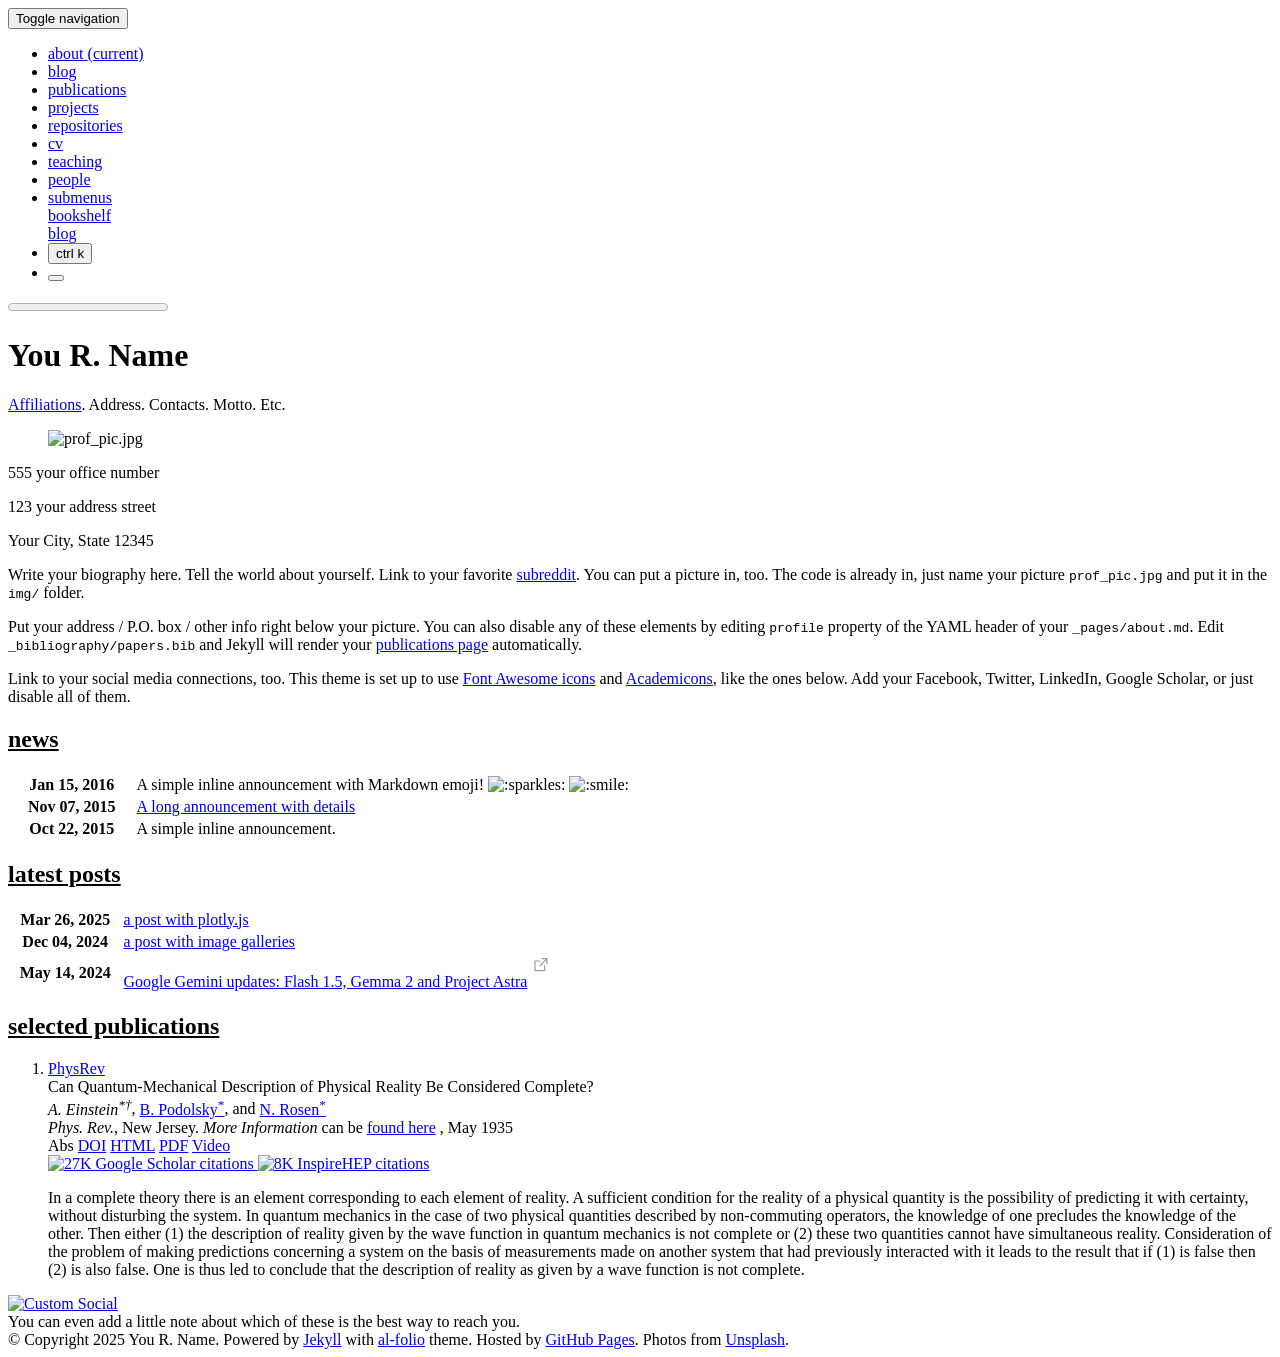
==== commit d3a87362: "Deploying to gh-pages from @ JNSepulveda55/jnsepulveda55.github.io@571dcab05d0de068481294d1882a400cc" ====
--- a/index.html
+++ b/index.html
@@ -1 +1,5 @@
-<!DOCTYPE html> <html lang="en"> <head> <meta http-equiv="Content-Type" content="text/html; charset=UTF-8"> <meta charset="utf-8"> <meta name="viewport" content="width=device-width, initial-scale=1, shrink-to-fit=no"> <meta http-equiv="X-UA-Compatible" content="IE=edge"> <title> You R. Name </title> <meta name="author" content="You R. Name"> <meta name="description" content="A simple, whitespace theme for academics. Based on [*folio](https://github.com/bogoli/-folio) design. "> <meta name="keywords" content="jekyll, jekyll-theme, academic-website, portfolio-website"> <link rel="stylesheet" href="/al-folio/assets/css/bootstrap.min.css?a4b3f509e79c54a512b890d73235ef04"> <link rel="stylesheet" href="https://cdn.jsdelivr.net/npm/mdbootstrap@4.20.0/css/mdb.min.css" integrity="sha256-jpjYvU3G3N6nrrBwXJoVEYI/0zw8htfFnhT9ljN3JJw=" crossorigin="anonymous"> <link defer rel="stylesheet" href="/al-folio/assets/css/academicons.min.css?f0b7046b84e425c55f3463ac249818f5"> <link defer rel="stylesheet" type="text/css" href="https://fonts.googleapis.com/css?family=Roboto:300,400,500,700|Roboto+Slab:100,300,400,500,700|Material+Icons&amp;display=swap"> <link defer rel="stylesheet" href="/al-folio/assets/css/jekyll-pygments-themes-github.css?591dab5a4e56573bf4ef7fd332894c99" media="" id="highlight_theme_light"> <link rel="shortcut icon" href="data:image/svg+xml,&lt;svg%20xmlns=%22http://www.w3.org/2000/svg%22%20viewBox=%220%200%20100%20100%22&gt;&lt;text%20y=%22.9em%22%20font-size=%2290%22&gt;%E2%9A%9B%EF%B8%8F&lt;/text&gt;&lt;/svg&gt;"> <link rel="stylesheet" href="/al-folio/assets/css/main.css?d41d8cd98f00b204e9800998ecf8427e"> <link rel="canonical" href="https://alshedivat.github.io/al-folio/"> <script src="/al-folio/assets/js/theme.js?9a0c749ec5240d9cda97bc72359a72c0"></script> <link defer rel="stylesheet" href="/al-folio/assets/css/jekyll-pygments-themes-native.css?5847e5ed4a4568527aa6cfab446049ca" media="none" id="highlight_theme_dark"> <script>initTheme();</script> </head> <body class="fixed-top-nav "> <header> <nav id="navbar" class="navbar navbar-light navbar-expand-sm fixed-top" role="navigation"> <div class="container"> <button class="navbar-toggler collapsed ml-auto" type="button" data-toggle="collapse" data-target="#navbarNav" aria-controls="navbarNav" aria-expanded="false" aria-label="Toggle navigation"> <span class="sr-only">Toggle navigation</span> <span class="icon-bar top-bar"></span> <span class="icon-bar middle-bar"></span> <span class="icon-bar bottom-bar"></span> </button> <div class="collapse navbar-collapse text-right" id="navbarNav"> <ul class="navbar-nav ml-auto flex-nowrap"> <li class="nav-item active"> <a class="nav-link" href="/al-folio/">about <span class="sr-only">(current)</span> </a> </li> <li class="nav-item "> <a class="nav-link" href="/al-folio/blog/">blog </a> </li> <li class="nav-item "> <a class="nav-link" href="/al-folio/publications/">publications </a> </li> <li class="nav-item "> <a class="nav-link" href="/al-folio/projects/">projects </a> </li> <li class="nav-item "> <a class="nav-link" href="/al-folio/repositories/">repositories </a> </li> <li class="nav-item "> <a class="nav-link" href="/al-folio/cv/">cv </a> </li> <li class="nav-item "> <a class="nav-link" href="/al-folio/teaching/">teaching </a> </li> <li class="nav-item "> <a class="nav-link" href="/al-folio/people/">people </a> </li> <li class="nav-item dropdown "> <a class="nav-link dropdown-toggle" href="#" id="navbarDropdown" role="button" data-toggle="dropdown" aria-haspopup="true" aria-expanded="false">submenus </a> <div class="dropdown-menu dropdown-menu-right" aria-labelledby="navbarDropdown"> <a class="dropdown-item " href="/al-folio/publications/">publications</a> <div class="dropdown-divider"></div> <a class="dropdown-item " href="/al-folio/projects/">projects</a> <div class="dropdown-divider"></div> <a class="dropdown-item " href="/al-folio/blog/">blog</a> </div> </li> <li class="nav-item"> <button id="search-toggle" title="Search" onclick="openSearchModal()"> <span class="nav-link">ctrl k <i class="ti ti-search"></i></span> </button> </li> <li class="toggle-container"> <button id="light-toggle" title="Change theme"> <i class="ti ti-sun-moon" id="light-toggle-system"></i> <i class="ti ti-moon-filled" id="light-toggle-dark"></i> <i class="ti ti-sun-filled" id="light-toggle-light"></i> </button> </li> </ul> </div> </div> </nav> <progress id="progress" value="0"> <div class="progress-container"> <span class="progress-bar"></span> </div> </progress> </header> <div class="container mt-5" role="main"> <div class="post"> <header class="post-header"> <h1 class="post-title"> <span class="font-weight-bold">You</span> R. Name </h1> <p class="desc"><a href="#">Affiliations</a>. Address. Contacts. Motto. Etc.</p> </header> <article> <div class="profile float-right"> <figure> <picture> <source class="responsive-img-srcset" srcset="/al-folio/assets/img/prof_pic.jpg" sizes="(min-width: 930px) 270.0px, (min-width: 576px) 30vw, 95vw"> <img src="/al-folio/assets/img/prof_pic.jpg?974957d202f671e4fa6700c04e68deae" class="img-fluid z-depth-1 rounded" width="100%" height="auto" alt="prof_pic.jpg" loading="eager" onerror="this.onerror=null; $('.responsive-img-srcset').remove();"> </source></picture> </figure> <div class="more-info"> <p>555 your office number</p> <p>123 your address street</p> <p>Your City, State 12345</p> </div> </div> <div class="clearfix"> <p>Write your biography here. Tell the world about yourself. Link to your favorite <a href="http://reddit.com" rel="external nofollow noopener" target="_blank">subreddit</a>. You can put a picture in, too. The code is already in, just name your picture <code class="language-plaintext highlighter-rouge">prof_pic.jpg</code> and put it in the <code class="language-plaintext highlighter-rouge">img/</code> folder.</p> <p>Put your address / P.O. box / other info right below your picture. You can also disable any of these elements by editing <code class="language-plaintext highlighter-rouge">profile</code> property of the YAML header of your <code class="language-plaintext highlighter-rouge">_pages/about.md</code>. Edit <code class="language-plaintext highlighter-rouge">_bibliography/papers.bib</code> and Jekyll will render your <a href="/al-folio/publications/">publications page</a> automatically.</p> <p>Link to your social media connections, too. This theme is set up to use <a href="https://fontawesome.com/" rel="external nofollow noopener" target="_blank">Font Awesome icons</a> and <a href="https://jpswalsh.github.io/academicons/" rel="external nofollow noopener" target="_blank">Academicons</a>, like the ones below. Add your Facebook, Twitter, LinkedIn, Google Scholar, or just disable all of them.</p> </div> <h2> <a href="/al-folio/news/" style="color: inherit">news</a> </h2> <div class="news"> <div class="table-responsive"> <table class="table table-sm table-borderless"> <tr> <th scope="row" style="width: 20%">Jan 15, 2016</th> <td> A simple inline announcement with Markdown emoji! <img class="emoji" title=":sparkles:" alt=":sparkles:" src="https://github.githubassets.com/images/icons/emoji/unicode/2728.png" height="20" width="20"> <img class="emoji" title=":smile:" alt=":smile:" src="https://github.githubassets.com/images/icons/emoji/unicode/1f604.png" height="20" width="20"> </td> </tr> <tr> <th scope="row" style="width: 20%">Nov 07, 2015</th> <td> <a class="news-title" href="/al-folio/news/announcement_2/">A long announcement with details</a> </td> </tr> <tr> <th scope="row" style="width: 20%">Oct 22, 2015</th> <td> A simple inline announcement. </td> </tr> </table> </div> </div> <h2> <a href="/al-folio/blog/" style="color: inherit">latest posts</a> </h2> <div class="news"> <div class="table-responsive" style="max-height: 60vw"> <table class="table table-sm table-borderless"> <tr> <th scope="row" style="width: 20%">May 14, 2024</th> <td> <a class="news-title" href="https://blog.google/technology/ai/google-gemini-update-flash-ai-assistant-io-2024/" target="_blank" rel="external nofollow noopener">Google Gemini updates: Flash 1.5, Gemma 2 and Project Astra</a> <svg width="2rem" height="2rem" viewbox="0 0 40 40" xmlns="http://www.w3.org/2000/svg"> <path d="M17 13.5v6H5v-12h6m3-3h6v6m0-6-9 9" class="icon_svg-stroke" stroke="#999" stroke-width="1.5" fill="none" fill-rule="evenodd" stroke-linecap="round" stroke-linejoin="round"></path> </svg> </td> </tr> <tr> <th scope="row" style="width: 20%">May 01, 2024</th> <td> <a class="news-title" href="/al-folio/blog/2024/tabs/">a post with tabs</a> </td> </tr> <tr> <th scope="row" style="width: 20%">Apr 29, 2024</th> <td> <a class="news-title" href="/al-folio/blog/2024/typograms/">a post with typograms</a> </td> </tr> </table> </div> </div> <h2> <a href="/al-folio/publications/" style="color: inherit">selected publications</a> </h2> <div class="publications"> <ol class="bibliography"><li> <div class="row"> <div class="col col-sm-2 abbr"> <abbr class="badge rounded w-100"> <a href="https://journals.aps.org/" rel="external nofollow noopener" target="_blank">PhysRev</a> </abbr> </div> <div id="PhysRev.47.777" class="col-sm-8"> <div class="title">Can Quantum-Mechanical Description of Physical Reality Be Considered Complete?</div> <div class="author"> <em>A. Einstein<sup>*†</sup></em>, <a href="https://en.wikipedia.org/wiki/Boris_Podolsky" rel="external nofollow noopener" target="_blank">B. Podolsky<sup>*</sup></a>, and <a href="https://en.wikipedia.org/wiki/Nathan_Rosen" rel="external nofollow noopener" target="_blank">N. Rosen<sup>*</sup></a> <i class="fa-solid fa-circle-info ml-1" data-toggle="popover" data-placement="top" data-html="true" data-content="* Example use of superscripts&lt;br&gt;† Albert Einstein"> </i> </div> <div class="periodical"> <em>Phys. Rev.</em>, New Jersey. <em>More Information</em> can be <a href="https://github.com/alshedivat/al-folio/" rel="external nofollow noopener" target="_blank">found here</a> , May 1935 </div> <div class="periodical"> </div> <div class="links"> <a class="abstract btn btn-sm z-depth-0" role="button">Abs</a> <a href="https://doi.org/10.1103/PhysRev.47.777" class="btn btn-sm z-depth-0" role="button" rel="external nofollow noopener" target="_blank">DOI</a> <a href="https://journals.aps.org/pr/abstract/10.1103/PhysRev.47.777" class="btn btn-sm z-depth-0" role="button" rel="external nofollow noopener" target="_blank">HTML</a> <a href="/al-folio/assets/pdf/example_pdf.pdf" class="btn btn-sm z-depth-0" role="button">PDF</a> <a href="https://www.youtube-nocookie.com/embed/aqz-KE-bpKQ" class="btn btn-sm z-depth-0" role="button" rel="external nofollow noopener" target="_blank">Video</a> </div> <div class="badges"> <span class="altmetric-embed" data-badge-type="2" data-badge-popover="right" data-altmetric-id="248277"></span> <span class="__dimensions_badge_embed__" data-doi="10.1103/PhysRev.47.777" data-style="small_rectangle" data-legend="hover-right" style="margin-bottom: 3px;"></span> <a href="https://scholar.google.com/citations?view_op=view_citation&amp;hl=en&amp;user=qc6CJjYAAAAJ&amp;citation_for_view=qc6CJjYAAAAJ:qyhmnyLat1gC" aria-label="Google Scholar link" role="button" rel="external nofollow noopener" target="_blank"> <img src="https://img.shields.io/badge/scholar-0-4285F4?logo=googlescholar&amp;labelColor=beige" alt="0 Google Scholar citations"> </a> <a href="https://inspirehep.net/literature/3255" aria-label="Inspirehep link" role="button" rel="external nofollow noopener" target="_blank"> <img src="https://img.shields.io/badge/inspire-8K-001628?logo=inspire&amp;logoColor=001628&amp;labelColor=beige" alt="8K InspireHEP citations"> </a> </div> <div class="abstract hidden"> <p>In a complete theory there is an element corresponding to each element of reality. A sufficient condition for the reality of a physical quantity is the possibility of predicting it with certainty, without disturbing the system. In quantum mechanics in the case of two physical quantities described by non-commuting operators, the knowledge of one precludes the knowledge of the other. Then either (1) the description of reality given by the wave function in quantum mechanics is not complete or (2) these two quantities cannot have simultaneous reality. Consideration of the problem of making predictions concerning a system on the basis of measurements made on another system that had previously interacted with it leads to the result that if (1) is false then (2) is also false. One is thus led to conclude that the description of reality as given by a wave function is not complete.</p> </div> </div> </div> </li></ol> </div> <div class="social"> <div class="contact-icons"> <a href="mailto:%79%6F%75@%65%78%61%6D%70%6C%65.%63%6F%6D" title="email"><i class="fa-solid fa-envelope"></i></a> <a href="https://scholar.google.com/citations?user=qc6CJjYAAAAJ" title="Google Scholar" rel="external nofollow noopener" target="_blank"><i class="ai ai-google-scholar"></i></a> <a href="https://inspirehep.net/authors/1010907" title="Inspire HEP" rel="external nofollow noopener" target="_blank"><i class="ai ai-inspire"></i></a> <a href="/al-folio/feed.xml" title="RSS Feed"><i class="fa-solid fa-square-rss"></i></a> </div> <div class="contact-note">You can even add a little note about which of these is the best way to reach you. </div> </div> </article> </div> </div> <footer class="fixed-bottom" role="contentinfo"> <div class="container mt-0"> © Copyright 2025 You R. Name. Powered by <a href="https://jekyllrb.com/" target="_blank" rel="external nofollow noopener">Jekyll</a> with <a href="https://github.com/alshedivat/al-folio" rel="external nofollow noopener" target="_blank">al-folio</a> theme. Hosted by <a href="https://pages.github.com/" target="_blank" rel="external nofollow noopener">GitHub Pages</a>. Photos from <a href="https://unsplash.com" target="_blank" rel="external nofollow noopener">Unsplash</a>. </div> </footer> <script src="https://cdn.jsdelivr.net/npm/jquery@3.6.0/dist/jquery.min.js" integrity="sha256-/xUj+3OJU5yExlq6GSYGSHk7tPXikynS7ogEvDej/m4=" crossorigin="anonymous"></script> <script src="/al-folio/assets/js/bootstrap.bundle.min.js"></script> <script src="https://cdn.jsdelivr.net/npm/mdbootstrap@4.20.0/js/mdb.min.js" integrity="sha256-NdbiivsvWt7VYCt6hYNT3h/th9vSTL4EDWeGs5SN3DA=" crossorigin="anonymous"></script> <script defer src="https://cdn.jsdelivr.net/npm/masonry-layout@4.2.2/dist/masonry.pkgd.min.js" integrity="sha256-Nn1q/fx0H7SNLZMQ5Hw5JLaTRZp0yILA/FRexe19VdI=" crossorigin="anonymous"></script> <script defer src="https://cdn.jsdelivr.net/npm/imagesloaded@5.0.0/imagesloaded.pkgd.min.js" integrity="sha256-htrLFfZJ6v5udOG+3kNLINIKh2gvoKqwEhHYfTTMICc=" crossorigin="anonymous"></script> <script defer src="/al-folio/assets/js/masonry.js" type="text/javascript"></script> <script defer src="https://cdn.jsdelivr.net/npm/medium-zoom@1.1.0/dist/medium-zoom.min.js" integrity="sha256-ZgMyDAIYDYGxbcpJcfUnYwNevG/xi9OHKaR/8GK+jWc=" crossorigin="anonymous"></script> <script defer src="/al-folio/assets/js/zoom.js?85ddb88934d28b74e78031fd54cf8308"></script> <script src="/al-folio/assets/js/no_defer.js?2781658a0a2b13ed609542042a859126"></script> <script defer src="/al-folio/assets/js/common.js?e0514a05c5c95ac1a93a8dfd5249b92e"></script> <script defer src="/al-folio/assets/js/copy_code.js?12775fdf7f95e901d7119054556e495f" type="text/javascript"></script> <script defer src="/al-folio/assets/js/jupyter_new_tab.js?d9f17b6adc2311cbabd747f4538bb15f"></script> <script async src="https://d1bxh8uas1mnw7.cloudfront.net/assets/embed.js"></script> <script async src="https://badge.dimensions.ai/badge.js"></script> <script type="text/javascript">window.MathJax={tex:{tags:"ams"}};</script> <script defer type="text/javascript" id="MathJax-script" src="https://cdn.jsdelivr.net/npm/mathjax@3.2.2/es5/tex-mml-chtml.js" integrity="sha256-MASABpB4tYktI2Oitl4t+78w/lyA+D7b/s9GEP0JOGI=" crossorigin="anonymous"></script> <script defer src="https://cdnjs.cloudflare.com/polyfill/v3/polyfill.min.js?features=es6" crossorigin="anonymous"></script> <script type="text/javascript">function progressBarSetup(){"max"in document.createElement("progress")?(initializeProgressElement(),$(document).on("scroll",function(){progressBar.attr({value:getCurrentScrollPosition()})}),$(window).on("resize",initializeProgressElement)):(resizeProgressBar(),$(document).on("scroll",resizeProgressBar),$(window).on("resize",resizeProgressBar))}function getCurrentScrollPosition(){return $(window).scrollTop()}function initializeProgressElement(){let e=$("#navbar").outerHeight(!0);$("body").css({"padding-top":e}),$("progress-container").css({"padding-top":e}),progressBar.css({top:e}),progressBar.attr({max:getDistanceToScroll(),value:getCurrentScrollPosition()})}function getDistanceToScroll(){return $(document).height()-$(window).height()}function resizeProgressBar(){progressBar.css({width:getWidthPercentage()+"%"})}function getWidthPercentage(){return getCurrentScrollPosition()/getDistanceToScroll()*100}const progressBar=$("#progress");window.onload=function(){setTimeout(progressBarSetup,50)};</script> <script src="/al-folio/assets/js/vanilla-back-to-top.min.js?f40d453793ff4f64e238e420181a1d17"></script> <script>addBackToTop();</script> <script type="module" src="/al-folio/assets/js/search/ninja-keys.min.js?a3446f084dcaecc5f75aa1757d087dcf"></script> <ninja-keys hidebreadcrumbs noautoloadmdicons placeholder="Type to start searching"></ninja-keys> <script>let searchTheme=determineComputedTheme();const ninjaKeys=document.querySelector("ninja-keys");"dark"===searchTheme?ninjaKeys.classList.add("dark"):ninjaKeys.classList.remove("dark");const openSearchModal=()=>{const e=$("#navbarNav");e.hasClass("show")&&e.collapse("hide"),ninjaKeys.open()};</script> <script>const ninja=document.querySelector("ninja-keys");ninja.data=[{id:"nav-about",title:"about",section:"Navigation",handler:()=>{window.location.href="/al-folio/"}},{id:"nav-blog",title:"blog",description:"",section:"Navigation",handler:()=>{window.location.href="/al-folio/blog/"}},{id:"nav-publications",title:"publications",description:"publications by categories in reversed chronological order. generated by jekyll-scholar.",section:"Navigation",handler:()=>{window.location.href="/al-folio/publications/"}},{id:"nav-projects",title:"projects",description:"A growing collection of your cool projects.",section:"Navigation",handler:()=>{window.location.href="/al-folio/projects/"}},{id:"nav-repositories",title:"repositories",description:"Edit the `_data/repositories.yml` and change the `github_users` and `github_repos` lists to include your own GitHub profile and repositories.",section:"Navigation",handler:()=>{window.location.href="/al-folio/repositories/"}},{id:"nav-cv",title:"cv",description:"This is a description of the page. You can modify it in '_pages/cv.md'. You can also change or remove the top pdf download button.",section:"Navigation",handler:()=>{window.location.href="/al-folio/cv/"}},{id:"nav-teaching",title:"teaching",description:"Materials for courses you taught. Replace this text with your description.",section:"Navigation",handler:()=>{window.location.href="/al-folio/teaching/"}},{id:"nav-people",title:"people",description:"members of the lab or group",section:"Navigation",handler:()=>{window.location.href="/al-folio/people/"}},{id:"dropdown-publications",title:"publications",description:"",section:"Dropdown",handler:()=>{window.location.href=""}},{id:"dropdown-projects",title:"projects",description:"",section:"Dropdown",handler:()=>{window.location.href=""}},{id:"dropdown-blog",title:"blog",description:"",section:"Dropdown",handler:()=>{window.location.href="/al-folio/blog/"}},{id:"post-google-gemini-updates-flash-1-5-gemma-2-and-project-astra",title:'Google Gemini updates: Flash 1.5, Gemma 2 and Project Astra <svg width="1.2rem" height="1.2rem" top=".5rem" viewbox="0 0 40 40" xmlns="http://www.w3.org/2000/svg"><path d="M17 13.5v6H5v-12h6m3-3h6v6m0-6-9 9" class="icon_svg-stroke" stroke="#999" stroke-width="1.5" fill="none" fill-rule="evenodd" stroke-linecap="round" stroke-linejoin="round"></path></svg>',description:"We\u2019re sharing updates across our Gemini family of models and a glimpse of Project Astra, our vision for the future of AI assistants.",section:"Posts",handler:()=>{window.open("https://blog.google/technology/ai/google-gemini-update-flash-ai-assistant-io-2024/","_blank")}},{id:"post-a-post-with-tabs",title:"a post with tabs",description:"this is what included tabs in a post could look like",section:"Posts",handler:()=>{window.location.href="/al-folio/blog/2024/tabs/"}},{id:"post-a-post-with-typograms",title:"a post with typograms",description:"this is what included typograms code could look like",section:"Posts",handler:()=>{window.location.href="/al-folio/blog/2024/typograms/"}},{id:"post-a-post-that-can-be-cited",title:"a post that can be cited",description:"this is what a post that can be cited looks like",section:"Posts",handler:()=>{window.location.href="/al-folio/blog/2024/post-citation/"}},{id:"post-a-post-with-pseudo-code",title:"a post with pseudo code",description:"this is what included pseudo code could look like",section:"Posts",handler:()=>{window.location.href="/al-folio/blog/2024/pseudocode/"}},{id:"post-a-post-with-code-diff",title:"a post with code diff",description:"this is how you can display code diffs",section:"Posts",handler:()=>{window.location.href="/al-folio/blog/2024/code-diff/"}},{id:"post-a-post-with-advanced-image-components",title:"a post with advanced image components",description:"this is what advanced image components could look like",section:"Posts",handler:()=>{window.location.href="/al-folio/blog/2024/advanced-images/"}},{id:"post-a-post-with-vega-lite",title:"a post with vega lite",description:"this is what included vega lite code could look like",section:"Posts",handler:()=>{window.location.href="/al-folio/blog/2024/vega-lite/"}},{id:"post-a-post-with-geojson",title:"a post with geojson",description:"this is what included geojson code could look like",section:"Posts",handler:()=>{window.location.href="/al-folio/blog/2024/geojson-map/"}},{id:"post-a-post-with-echarts",title:"a post with echarts",description:"this is what included echarts code could look like",section:"Posts",handler:()=>{window.location.href="/al-folio/blog/2024/echarts/"}},{id:"post-a-post-with-chart-js",title:"a post with chart.js",description:"this is what included chart.js code could look like",section:"Posts",handler:()=>{window.location.href="/al-folio/blog/2024/chartjs/"}},{id:"post-a-post-with-tikzjax",title:"a post with TikZJax",description:"this is what included TikZ code could look like",section:"Posts",handler:()=>{window.location.href="/al-folio/blog/2023/tikzjax/"}},{id:"post-a-post-with-bibliography",title:"a post with bibliography",description:"an example of a blog post with bibliography",section:"Posts",handler:()=>{window.location.href="/al-folio/blog/2023/post-bibliography/"}},{id:"post-a-post-with-jupyter-notebook",title:"a post with jupyter notebook",description:"an example of a blog post with jupyter notebook",section:"Posts",handler:()=>{window.location.href="/al-folio/blog/2023/jupyter-notebook/"}},{id:"post-a-post-with-custom-blockquotes",title:"a post with custom blockquotes",description:"an example of a blog post with custom blockquotes",section:"Posts",handler:()=>{window.location.href="/al-folio/blog/2023/custom-blockquotes/"}},{id:"post-a-post-with-table-of-contents-on-a-sidebar",title:"a post with table of contents on a sidebar",description:"an example of a blog post with table of contents on a sidebar",section:"Posts",handler:()=>{window.location.href="/al-folio/blog/2023/sidebar-table-of-contents/"}},{id:"post-a-post-with-audios",title:"a post with audios",description:"this is what included audios could look like",section:"Posts",handler:()=>{window.location.href="/al-folio/blog/2023/audios/"}},{id:"post-a-post-with-videos",title:"a post with videos",description:"this is what included videos could look like",section:"Posts",handler:()=>{window.location.href="/al-folio/blog/2023/videos/"}},{id:"post-displaying-beautiful-tables-with-bootstrap-tables",title:"displaying beautiful tables with Bootstrap Tables",description:"an example of how to use Bootstrap Tables",section:"Posts",handler:()=>{window.location.href="/al-folio/blog/2023/tables/"}},{id:"post-a-post-with-table-of-contents",title:"a post with table of contents",description:"an example of a blog post with table of contents",section:"Posts",handler:()=>{window.location.href="/al-folio/blog/2023/table-of-contents/"}},{id:"post-a-post-with-giscus-comments",title:"a post with giscus comments",description:"an example of a blog post with giscus comments",section:"Posts",handler:()=>{window.location.href="/al-folio/blog/2022/giscus-comments/"}},{id:"post-displaying-external-posts-on-your-al-folio-blog",title:'Displaying External Posts on Your al-folio Blog <svg width="1.2rem" height="1.2rem" top=".5rem" viewbox="0 0 40 40" xmlns="http://www.w3.org/2000/svg"><path d="M17 13.5v6H5v-12h6m3-3h6v6m0-6-9 9" class="icon_svg-stroke" stroke="#999" stroke-width="1.5" fill="none" fill-rule="evenodd" stroke-linecap="round" stroke-linejoin="round"></path></svg>',description:"",section:"Posts",handler:()=>{window.open("https://medium.com/@al-folio/displaying-external-posts-on-your-al-folio-blog-b60a1d241a0a?source=rss-17feae71c3c4------2","_blank")}},{id:"post-a-post-with-redirect",title:"a post with redirect",description:"you can also redirect to assets like pdf",section:"Posts",handler:()=>{window.location.href="/al-folio/assets/pdf/example_pdf.pdf"}},{id:"post-a-post-with-diagrams",title:"a post with diagrams",description:"an example of a blog post with diagrams",section:"Posts",handler:()=>{window.location.href="/al-folio/blog/2021/diagrams/"}},{id:"post-a-distill-style-blog-post",title:"a distill-style blog post",description:"an example of a distill-style blog post and main elements",section:"Posts",handler:()=>{window.location.href="/al-folio/blog/2021/distill/"}},{id:"post-a-post-with-twitter",title:"a post with twitter",description:"an example of a blog post with twitter",section:"Posts",handler:()=>{window.location.href="/al-folio/blog/2020/twitter/"}},{id:"post-a-post-with-disqus-comments",title:"a post with disqus comments",description:"an example of a blog post with disqus comments",section:"Posts",handler:()=>{window.location.href="/al-folio/blog/2015/disqus-comments/"}},{id:"post-a-post-with-math",title:"a post with math",description:"an example of a blog post with some math",section:"Posts",handler:()=>{window.location.href="/al-folio/blog/2015/math/"}},{id:"post-a-post-with-code",title:"a post with code",description:"an example of a blog post with some code",section:"Posts",handler:()=>{window.location.href="/al-folio/blog/2015/code/"}},{id:"post-a-post-with-images",title:"a post with images",description:"this is what included images could look like",section:"Posts",handler:()=>{window.location.href="/al-folio/blog/2015/images/"}},{id:"post-a-post-with-formatting-and-links",title:"a post with formatting and links",description:"march & april, looking forward to summer",section:"Posts",handler:()=>{window.location.href="/al-folio/blog/2015/formatting-and-links/"}},{id:"news-a-simple-inline-announcement",title:"A simple inline announcement.",description:"",section:"News"},{id:"news-a-long-announcement-with-details",title:"A long announcement with details",description:"",section:"News",handler:()=>{window.location.href="/al-folio/news/announcement_2/"}},{id:"news-a-simple-inline-announcement-with-markdown-emoji-sparkles-smile",title:'A simple inline announcement with Markdown emoji! <img class="emoji" title=":sparkles:" alt=":sparkles:" src="https://github.githubassets.com/images/icons/emoji/unicode/2728.png" height="20" width="20"> <img class="emoji" title=":smile:" alt=":smile:" src="https://github.githubassets.com/images/icons/emoji/unicode/1f604.png" height="20" width="20">',description:"",section:"News"},{id:"projects-project-10",title:"project 10",description:"A project with an introduction section",section:"Projects",handler:()=>{window.location.href="/al-folio/projects/10_project/"}},{id:"projects-project-1",title:"project 1",description:"with background image",section:"Projects",handler:()=>{window.location.href="/al-folio/projects/1_project/"}},{id:"projects-project-2",title:"project 2",description:"a project with a background image and giscus comments",section:"Projects",handler:()=>{window.location.href="/al-folio/projects/2_project/"}},{id:"projects-project-3-with-very-long-name",title:"project 3 with very long name",description:"a project that redirects to another website",section:"Projects",handler:()=>{window.location.href="/al-folio/projects/3_project/"}},{id:"projects-project-4",title:"project 4",description:"another without an image",section:"Projects",handler:()=>{window.location.href="/al-folio/projects/4_project/"}},{id:"projects-project-5",title:"project 5",description:"a project with a background image",section:"Projects",handler:()=>{window.location.href="/al-folio/projects/5_project/"}},{id:"projects-project-6",title:"project 6",description:"a project with no image",section:"Projects",handler:()=>{window.location.href="/al-folio/projects/6_project/"}},{id:"projects-project-7",title:"project 7",description:"with background image",section:"Projects",handler:()=>{window.location.href="/al-folio/projects/7_project/"}},{id:"projects-project-8",title:"project 8",description:"an other project with a background image and giscus comments",section:"Projects",handler:()=>{window.location.href="/al-folio/projects/8_project/"}},{id:"projects-project-9",title:"project 9",description:"another project with an image \ud83c\udf89",section:"Projects",handler:()=>{window.location.href="/al-folio/projects/9_project/"}},{id:"socials-email",title:"Send email",section:"Socials",handler:()=>{window.open("mailto:%79%6F%75@%65%78%61%6D%70%6C%65.%63%6F%6D","_blank")}},{id:"socials-google-scholar",title:"Google Scholar",section:"Socials",handler:()=>{window.open("https://scholar.google.com/citations?user=qc6CJjYAAAAJ","_blank")}},{id:"socials-rss",title:"RSS Feed",section:"Socials",handler:()=>{window.open("/al-folio/feed.xml","_blank")}},{id:"light-theme",title:"Change theme to light",description:"Change the theme of the site to Light",section:"Theme",handler:()=>{setThemeSetting("light")}},{id:"dark-theme",title:"Change theme to dark",description:"Change the theme of the site to Dark",section:"Theme",handler:()=>{setThemeSetting("dark")}},{id:"system-theme",title:"Use system default theme",description:"Change the theme of the site to System Default",section:"Theme",handler:()=>{setThemeSetting("system")}}];</script> <script src="/al-folio/assets/js/shortcut-key.js?6f508d74becd347268a7f822bca7309d"></script> </body> </html>+<!DOCTYPE html> <html lang="en"> <head> <meta http-equiv="Content-Type" content="text/html; charset=UTF-8"> <meta charset="utf-8"> <meta name="viewport" content="width=device-width, initial-scale=1, shrink-to-fit=no"> <meta http-equiv="X-UA-Compatible" content="IE=edge"> <title> You R. Name </title> <meta name="author" content="You R. Name"> <meta name="description" content="A simple, whitespace theme for academics. Based on [*folio](https://github.com/bogoli/-folio) design. "> <meta name="keywords" content="jekyll, jekyll-theme, academic-website, portfolio-website"> <link rel="stylesheet" href="/al-folio/assets/css/bootstrap.min.css?a4b3f509e79c54a512b890d73235ef04"> <link rel="stylesheet" href="https://cdn.jsdelivr.net/npm/mdbootstrap@4.20.0/css/mdb.min.css" integrity="sha256-jpjYvU3G3N6nrrBwXJoVEYI/0zw8htfFnhT9ljN3JJw=" crossorigin="anonymous"> <link defer rel="stylesheet" href="/al-folio/assets/css/academicons.min.css?f0b7046b84e425c55f3463ac249818f5"> <link defer rel="stylesheet" href="/al-folio/assets/css/scholar-icons.css?62b2ac103a88034e6882a5be5f3e2772"> <link defer rel="stylesheet" type="text/css" href="https://fonts.googleapis.com/css?family=Roboto:300,400,500,700|Roboto+Slab:100,300,400,500,700|Material+Icons&amp;display=swap"> <link defer rel="stylesheet" href="/al-folio/assets/css/jekyll-pygments-themes-github.css?591dab5a4e56573bf4ef7fd332894c99" media="" id="highlight_theme_light"> <link rel="shortcut icon" href="data:image/svg+xml,&lt;svg%20xmlns=%22http://www.w3.org/2000/svg%22%20viewBox=%220%200%20100%20100%22&gt;&lt;text%20y=%22.9em%22%20font-size=%2290%22&gt;%E2%9A%9B%EF%B8%8F&lt;/text&gt;&lt;/svg&gt;"> <link rel="stylesheet" href="/al-folio/assets/css/main.css?d41d8cd98f00b204e9800998ecf8427e"> <link rel="canonical" href="https://alshedivat.github.io/al-folio/"> <script src="/al-folio/assets/js/theme.js?a81d82887dd692e91686b43de4542f18"></script> <link defer rel="stylesheet" href="/al-folio/assets/css/jekyll-pygments-themes-native.css?5847e5ed4a4568527aa6cfab446049ca" media="none" id="highlight_theme_dark"> <script>
+    initTheme();
+  </script> </head> <body class="fixed-top-nav "> <header> <nav id="navbar" class="navbar navbar-light navbar-expand-sm fixed-top" role="navigation"> <div class="container"> <button class="navbar-toggler collapsed ml-auto" type="button" data-toggle="collapse" data-target="#navbarNav" aria-controls="navbarNav" aria-expanded="false" aria-label="Toggle navigation"> <span class="sr-only">Toggle navigation</span> <span class="icon-bar top-bar"></span> <span class="icon-bar middle-bar"></span> <span class="icon-bar bottom-bar"></span> </button> <div class="collapse navbar-collapse text-right" id="navbarNav"> <ul class="navbar-nav ml-auto flex-nowrap"> <li class="nav-item active"> <a class="nav-link" href="/al-folio/">about <span class="sr-only">(current)</span> </a> </li> <li class="nav-item "> <a class="nav-link" href="/al-folio/blog/">blog </a> </li> <li class="nav-item "> <a class="nav-link" href="/al-folio/publications/">publications </a> </li> <li class="nav-item "> <a class="nav-link" href="/al-folio/projects/">projects </a> </li> <li class="nav-item "> <a class="nav-link" href="/al-folio/repositories/">repositories </a> </li> <li class="nav-item "> <a class="nav-link" href="/al-folio/cv/">cv </a> </li> <li class="nav-item "> <a class="nav-link" href="/al-folio/teaching/">teaching </a> </li> <li class="nav-item "> <a class="nav-link" href="/al-folio/people/">people </a> </li> <li class="nav-item dropdown "> <a class="nav-link dropdown-toggle" href="#" id="navbarDropdown" role="button" data-toggle="dropdown" aria-haspopup="true" aria-expanded="false">submenus </a> <div class="dropdown-menu dropdown-menu-right" aria-labelledby="navbarDropdown"> <a class="dropdown-item " href="/al-folio/books/">bookshelf</a> <div class="dropdown-divider"></div> <a class="dropdown-item " href="/al-folio/blog/">blog</a> </div> </li> <li class="nav-item"> <button id="search-toggle" title="Search" onclick="openSearchModal()"> <span class="nav-link">ctrl k <i class="ti ti-search"></i></span> </button> </li> <li class="toggle-container"> <button id="light-toggle" title="Change theme"> <i class="ti ti-sun-moon" id="light-toggle-system"></i> <i class="ti ti-moon-filled" id="light-toggle-dark"></i> <i class="ti ti-sun-filled" id="light-toggle-light"></i> </button> </li> </ul> </div> </div> </nav> <progress id="progress" value="0"> <div class="progress-container"> <span class="progress-bar"></span> </div> </progress> </header> <div class="container mt-5" role="main"> <div class="post"> <header class="post-header"> <h1 class="post-title"> <span class="font-weight-bold">You</span> R. Name </h1> <p class="desc"><a href="#">Affiliations</a>. Address. Contacts. Motto. Etc.</p> </header> <article> <div class="profile float-right"> <figure> <picture> <source class="responsive-img-srcset" srcset="/al-folio/assets/img/prof_pic-480.webp 480w,/al-folio/assets/img/prof_pic-800.webp 800w,/al-folio/assets/img/prof_pic-1400.webp 1400w," type="image/webp" sizes="(min-width: 930px) 270.0px, (min-width: 576px) 30vw, 95vw"> <img src="/al-folio/assets/img/prof_pic.jpg?974957d202f671e4fa6700c04e68deae" class="img-fluid z-depth-1 rounded" width="100%" height="auto" alt="prof_pic.jpg" loading="eager" onerror="this.onerror=null; $('.responsive-img-srcset').remove();"> </source></picture> </figure> <div class="more-info"> <p>555 your office number</p> <p>123 your address street</p> <p>Your City, State 12345</p> </div> </div> <div class="clearfix"> <p>Write your biography here. Tell the world about yourself. Link to your favorite <a href="http://reddit.com" rel="external nofollow noopener" target="_blank">subreddit</a>. You can put a picture in, too. The code is already in, just name your picture <code class="language-plaintext highlighter-rouge">prof_pic.jpg</code> and put it in the <code class="language-plaintext highlighter-rouge">img/</code> folder.</p> <p>Put your address / P.O. box / other info right below your picture. You can also disable any of these elements by editing <code class="language-plaintext highlighter-rouge">profile</code> property of the YAML header of your <code class="language-plaintext highlighter-rouge">_pages/about.md</code>. Edit <code class="language-plaintext highlighter-rouge">_bibliography/papers.bib</code> and Jekyll will render your <a href="/al-folio/publications/">publications page</a> automatically.</p> <p>Link to your social media connections, too. This theme is set up to use <a href="https://fontawesome.com/" rel="external nofollow noopener" target="_blank">Font Awesome icons</a> and <a href="https://jpswalsh.github.io/academicons/" rel="external nofollow noopener" target="_blank">Academicons</a>, like the ones below. Add your Facebook, Twitter, LinkedIn, Google Scholar, or just disable all of them.</p> </div> <h2> <a href="/al-folio/news/" style="color: inherit">news</a> </h2> <div class="news"> <div class="table-responsive"> <table class="table table-sm table-borderless"> <tr> <th scope="row" style="width: 20%">Jan 15, 2016</th> <td> A simple inline announcement with Markdown emoji! <img class="emoji" title=":sparkles:" alt=":sparkles:" src="https://github.githubassets.com/images/icons/emoji/unicode/2728.png" height="20" width="20"> <img class="emoji" title=":smile:" alt=":smile:" src="https://github.githubassets.com/images/icons/emoji/unicode/1f604.png" height="20" width="20"> </td> </tr> <tr> <th scope="row" style="width: 20%">Nov 07, 2015</th> <td> <a class="news-title" href="/al-folio/news/announcement_2/">A long announcement with details</a> </td> </tr> <tr> <th scope="row" style="width: 20%">Oct 22, 2015</th> <td> A simple inline announcement. </td> </tr> </table> </div> </div> <h2> <a href="/al-folio/blog/" style="color: inherit">latest posts</a> </h2> <div class="news"> <div class="table-responsive" style="max-height: 60vw"> <table class="table table-sm table-borderless"> <tr> <th scope="row" style="width: 20%">Mar 26, 2025</th> <td> <a class="news-title" href="/al-folio/blog/2025/plotly/">a post with plotly.js</a> </td> </tr> <tr> <th scope="row" style="width: 20%">Dec 04, 2024</th> <td> <a class="news-title" href="/al-folio/blog/2024/photo-gallery/">a post with image galleries</a> </td> </tr> <tr> <th scope="row" style="width: 20%">May 14, 2024</th> <td> <a class="news-title" href="https://blog.google/technology/ai/google-gemini-update-flash-ai-assistant-io-2024/" target="_blank" rel="external nofollow noopener">Google Gemini updates: Flash 1.5, Gemma 2 and Project Astra</a> <svg width="2rem" height="2rem" viewbox="0 0 40 40" xmlns="http://www.w3.org/2000/svg"> <path d="M17 13.5v6H5v-12h6m3-3h6v6m0-6-9 9" class="icon_svg-stroke" stroke="#999" stroke-width="1.5" fill="none" fill-rule="evenodd" stroke-linecap="round" stroke-linejoin="round"></path> </svg> </td> </tr> </table> </div> </div> <h2> <a href="/al-folio/publications/" style="color: inherit">selected publications</a> </h2> <div class="publications"> <ol class="bibliography"><li> <div class="row"> <div class="col col-sm-2 abbr"> <abbr class="badge rounded w-100"> <a href="https://journals.aps.org/" rel="external nofollow noopener" target="_blank">PhysRev</a> </abbr> </div> <div id="PhysRev.47.777" class="col-sm-8"> <div class="title">Can Quantum-Mechanical Description of Physical Reality Be Considered Complete?</div> <div class="author"> <em>A. Einstein<sup>*†</sup></em>, <a href="https://en.wikipedia.org/wiki/Boris_Podolsky" rel="external nofollow noopener" target="_blank">B. Podolsky<sup>*</sup></a>, and <a href="https://en.wikipedia.org/wiki/Nathan_Rosen" rel="external nofollow noopener" target="_blank">N. Rosen<sup>*</sup></a> <i class="fa-solid fa-circle-info ml-1" data-toggle="popover" data-placement="top" data-html="true" data-content="* Example use of superscripts&lt;br&gt;† Albert Einstein"> </i> </div> <div class="periodical"> <em>Phys. Rev.</em>, New Jersey. <em>More Information</em> can be <a href="https://github.com/alshedivat/al-folio/" rel="external nofollow noopener" target="_blank">found here</a> , May 1935 </div> <div class="periodical"> </div> <div class="links"> <a class="abstract btn btn-sm z-depth-0" role="button">Abs</a> <a href="https://doi.org/10.1103/PhysRev.47.777" class="btn btn-sm z-depth-0" role="button" rel="external nofollow noopener" target="_blank">DOI</a> <a href="https://journals.aps.org/pr/abstract/10.1103/PhysRev.47.777" class="btn btn-sm z-depth-0" role="button" rel="external nofollow noopener" target="_blank">HTML</a> <a href="/al-folio/assets/pdf/example_pdf.pdf" class="btn btn-sm z-depth-0" role="button">PDF</a> <a href="https://www.youtube-nocookie.com/embed/aqz-KE-bpKQ" class="btn btn-sm z-depth-0" role="button" rel="external nofollow noopener" target="_blank">Video</a> </div> <div class="badges"> <span class="altmetric-embed" data-badge-type="2" data-badge-popover="right" data-altmetric-id="248277"></span> <span class="__dimensions_badge_embed__" data-doi="10.1103/PhysRev.47.777" data-style="small_rectangle" data-legend="hover-right" style="margin-bottom: 3px;"></span> <a href="https://scholar.google.com/citations?view_op=view_citation&amp;hl=en&amp;user=qc6CJjYAAAAJ&amp;citation_for_view=qc6CJjYAAAAJ:qyhmnyLat1gC" aria-label="Google Scholar link" role="button" rel="external nofollow noopener" target="_blank"> <img src="https://img.shields.io/badge/scholar-27K-4285F4?logo=googlescholar&amp;labelColor=beige" alt="27K Google Scholar citations"> </a> <a href="https://inspirehep.net/literature/3255" aria-label="Inspirehep link" role="button" rel="external nofollow noopener" target="_blank"> <img src="https://img.shields.io/badge/inspire-8K-001628?logo=inspire&amp;logoColor=001628&amp;labelColor=beige" alt="8K InspireHEP citations"> </a> </div> <div class="abstract hidden"> <p>In a complete theory there is an element corresponding to each element of reality. A sufficient condition for the reality of a physical quantity is the possibility of predicting it with certainty, without disturbing the system. In quantum mechanics in the case of two physical quantities described by non-commuting operators, the knowledge of one precludes the knowledge of the other. Then either (1) the description of reality given by the wave function in quantum mechanics is not complete or (2) these two quantities cannot have simultaneous reality. Consideration of the problem of making predictions concerning a system on the basis of measurements made on another system that had previously interacted with it leads to the result that if (1) is false then (2) is also false. One is thus led to conclude that the description of reality as given by a wave function is not complete.</p> </div> </div> </div> </li></ol> </div> <div class="social"> <div class="contact-icons"> <a href="mailto:%79%6F%75@%65%78%61%6D%70%6C%65.%63%6F%6D" title="email"><i class="fa-solid fa-envelope"></i></a> <a href="https://inspirehep.net/authors/1010907" title="Inspire HEP" rel="external nofollow noopener" target="_blank"><i class="ai ai-inspire"></i></a> <a href="/al-folio/feed.xml" title="RSS Feed"><i class="fa-solid fa-square-rss"></i></a> <a href="https://scholar.google.com/citations?user=qc6CJjYAAAAJ" title="Google Scholar" rel="external nofollow noopener" target="_blank"><i class="ai ai-google-scholar"></i></a> <a href="https://www.alberteinstein.com/" title="Custom Social" rel="external nofollow noopener" target="_blank"> <img src="https://www.alberteinstein.com/wp-content/uploads/2024/03/cropped-favicon-192x192.png" alt="Custom Social"> </a> </div> <div class="contact-note">You can even add a little note about which of these is the best way to reach you. </div> </div> </article> </div> </div> <footer class="fixed-bottom" role="contentinfo"> <div class="container mt-0"> © Copyright 2025 You R. Name. Powered by <a href="https://jekyllrb.com/" target="_blank" rel="external nofollow noopener">Jekyll</a> with <a href="https://github.com/alshedivat/al-folio" rel="external nofollow noopener" target="_blank">al-folio</a> theme. Hosted by <a href="https://pages.github.com/" target="_blank" rel="external nofollow noopener">GitHub Pages</a>. Photos from <a href="https://unsplash.com" target="_blank" rel="external nofollow noopener">Unsplash</a>. </div> </footer> <script src="https://cdn.jsdelivr.net/npm/jquery@3.6.0/dist/jquery.min.js" integrity="sha256-/xUj+3OJU5yExlq6GSYGSHk7tPXikynS7ogEvDej/m4=" crossorigin="anonymous"></script> <script src="/al-folio/assets/js/bootstrap.bundle.min.js"></script> <script src="https://cdn.jsdelivr.net/npm/mdbootstrap@4.20.0/js/mdb.min.js" integrity="sha256-NdbiivsvWt7VYCt6hYNT3h/th9vSTL4EDWeGs5SN3DA=" crossorigin="anonymous"></script> <script defer src="https://cdn.jsdelivr.net/npm/masonry-layout@4.2.2/dist/masonry.pkgd.min.js" integrity="sha256-Nn1q/fx0H7SNLZMQ5Hw5JLaTRZp0yILA/FRexe19VdI=" crossorigin="anonymous"></script> <script defer src="https://cdn.jsdelivr.net/npm/imagesloaded@5.0.0/imagesloaded.pkgd.min.js" integrity="sha256-htrLFfZJ6v5udOG+3kNLINIKh2gvoKqwEhHYfTTMICc=" crossorigin="anonymous"></script> <script defer src="/al-folio/assets/js/masonry.js?a0db7e5d5c70cc3252b3138b0c91dcaf" type="text/javascript"></script> <script defer src="https://cdn.jsdelivr.net/npm/medium-zoom@1.1.0/dist/medium-zoom.min.js" integrity="sha256-ZgMyDAIYDYGxbcpJcfUnYwNevG/xi9OHKaR/8GK+jWc=" crossorigin="anonymous"></script> <script defer src="/al-folio/assets/js/zoom.js?85ddb88934d28b74e78031fd54cf8308"></script> <script src="/al-folio/assets/js/no_defer.js?2781658a0a2b13ed609542042a859126"></script> <script defer src="/al-folio/assets/js/common.js?e0514a05c5c95ac1a93a8dfd5249b92e"></script> <script defer src="/al-folio/assets/js/copy_code.js?c8a01c11a92744d44b093fc3bda915df" type="text/javascript"></script> <script defer src="/al-folio/assets/js/jupyter_new_tab.js?d9f17b6adc2311cbabd747f4538bb15f"></script> <script async src="https://d1bxh8uas1mnw7.cloudfront.net/assets/embed.js"></script> <script async src="https://badge.dimensions.ai/badge.js"></script> <script defer type="text/javascript" id="MathJax-script" src="https://cdn.jsdelivr.net/npm/mathjax@3.2.2/es5/tex-mml-chtml.js" integrity="sha256-MASABpB4tYktI2Oitl4t+78w/lyA+D7b/s9GEP0JOGI=" crossorigin="anonymous"></script> <script src="/al-folio/assets/js/mathjax-setup.js?a5bb4e6a542c546dd929b24b8b236dfd"></script> <script defer src="https://cdnjs.cloudflare.com/polyfill/v3/polyfill.min.js?features=es6" crossorigin="anonymous"></script> <script defer src="/al-folio/assets/js/progress-bar.js?2f30e0e6801ea8f5036fa66e1ab0a71a" type="text/javascript"></script> <script src="/al-folio/assets/js/vanilla-back-to-top.min.js?f40d453793ff4f64e238e420181a1d17"></script> <script>
+    addBackToTop();
+  </script> <script type="module" src="/al-folio/assets/js/search/ninja-keys.min.js?a3446f084dcaecc5f75aa1757d087dcf"></script> <ninja-keys hidebreadcrumbs noautoloadmdicons placeholder="Type to start searching"></ninja-keys> <script src="/al-folio/assets/js/search-setup.js?6c304f7b1992d4b60f7a07956e52f04a"></script> <script src="/al-folio/assets/js/search-data.js"></script> <script src="/al-folio/assets/js/shortcut-key.js?6f508d74becd347268a7f822bca7309d"></script> </body> </html>
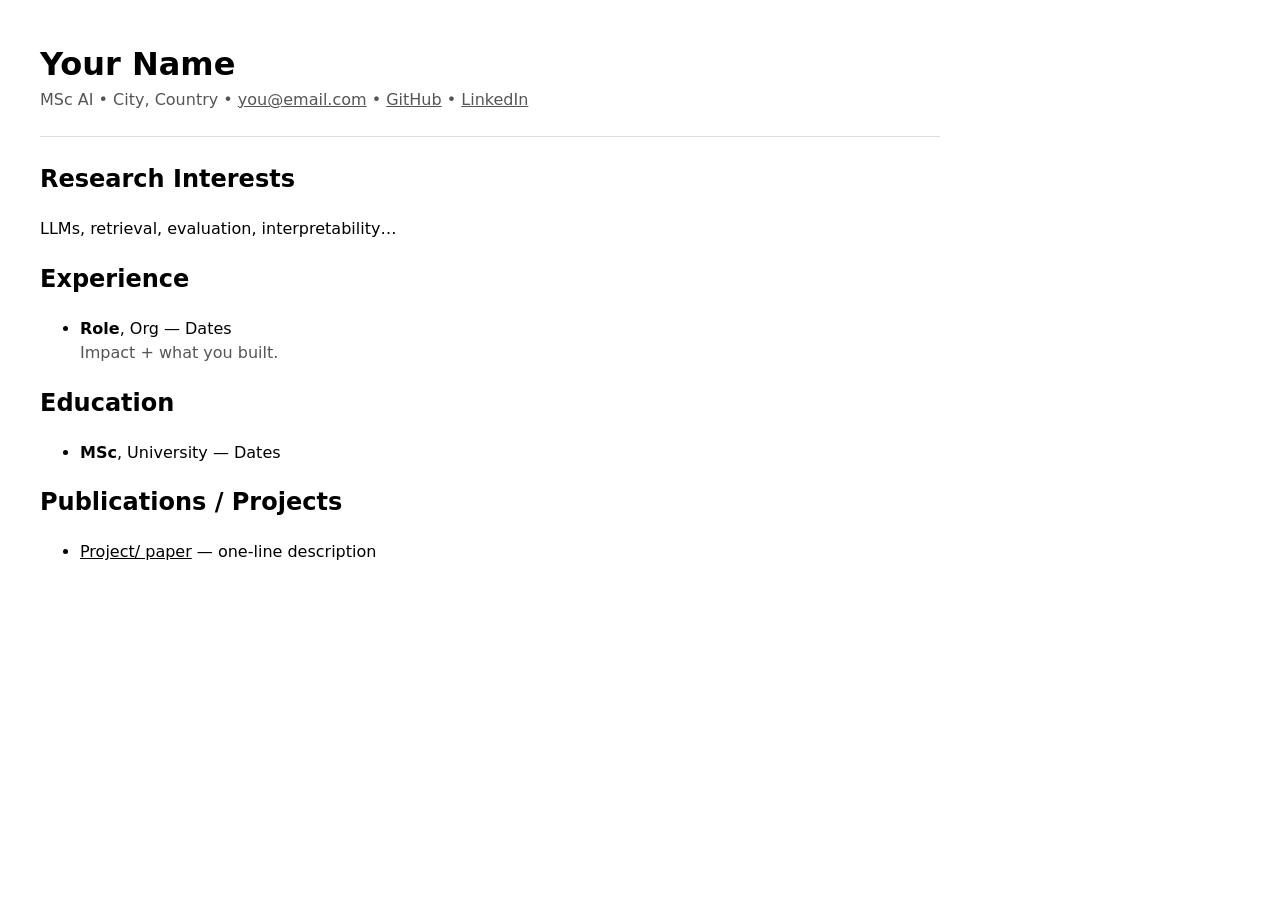
==== commit 14b3ea0c: "Add initial CV layout in index.html" ====
--- a/index.html
+++ b/index.html
@@ -1,5 +1,37 @@
-<!DOCTYPE html> <html lang="en"> <head> <meta http-equiv="Content-Type" content="text/html; charset=UTF-8"> <meta charset="utf-8"> <meta name="viewport" content="width=device-width, initial-scale=1, shrink-to-fit=no"> <meta http-equiv="X-UA-Compatible" content="IE=edge"> <title> You R. Name </title> <meta name="author" content="You R. Name"> <meta name="description" content="A simple, whitespace theme for academics. Based on [*folio](https://github.com/bogoli/-folio) design. "> <meta name="keywords" content="jekyll, jekyll-theme, academic-website, portfolio-website"> <link rel="stylesheet" href="/al-folio/assets/css/bootstrap.min.css?a4b3f509e79c54a512b890d73235ef04"> <link rel="stylesheet" href="https://cdn.jsdelivr.net/npm/mdbootstrap@4.20.0/css/mdb.min.css" integrity="sha256-jpjYvU3G3N6nrrBwXJoVEYI/0zw8htfFnhT9ljN3JJw=" crossorigin="anonymous"> <link defer rel="stylesheet" href="/al-folio/assets/css/academicons.min.css?f0b7046b84e425c55f3463ac249818f5"> <link defer rel="stylesheet" href="/al-folio/assets/css/scholar-icons.css?62b2ac103a88034e6882a5be5f3e2772"> <link defer rel="stylesheet" type="text/css" href="https://fonts.googleapis.com/css?family=Roboto:300,400,500,700|Roboto+Slab:100,300,400,500,700|Material+Icons&amp;display=swap"> <link defer rel="stylesheet" href="/al-folio/assets/css/jekyll-pygments-themes-github.css?591dab5a4e56573bf4ef7fd332894c99" media="" id="highlight_theme_light"> <link rel="shortcut icon" href="data:image/svg+xml,&lt;svg%20xmlns=%22http://www.w3.org/2000/svg%22%20viewBox=%220%200%20100%20100%22&gt;&lt;text%20y=%22.9em%22%20font-size=%2290%22&gt;%E2%9A%9B%EF%B8%8F&lt;/text&gt;&lt;/svg&gt;"> <link rel="stylesheet" href="/al-folio/assets/css/main.css?d41d8cd98f00b204e9800998ecf8427e"> <link rel="canonical" href="https://alshedivat.github.io/al-folio/"> <script src="/al-folio/assets/js/theme.js?a81d82887dd692e91686b43de4542f18"></script> <link defer rel="stylesheet" href="/al-folio/assets/css/jekyll-pygments-themes-native.css?5847e5ed4a4568527aa6cfab446049ca" media="none" id="highlight_theme_dark"> <script>
-    initTheme();
-  </script> </head> <body class="fixed-top-nav "> <header> <nav id="navbar" class="navbar navbar-light navbar-expand-sm fixed-top" role="navigation"> <div class="container"> <button class="navbar-toggler collapsed ml-auto" type="button" data-toggle="collapse" data-target="#navbarNav" aria-controls="navbarNav" aria-expanded="false" aria-label="Toggle navigation"> <span class="sr-only">Toggle navigation</span> <span class="icon-bar top-bar"></span> <span class="icon-bar middle-bar"></span> <span class="icon-bar bottom-bar"></span> </button> <div class="collapse navbar-collapse text-right" id="navbarNav"> <ul class="navbar-nav ml-auto flex-nowrap"> <li class="nav-item active"> <a class="nav-link" href="/al-folio/">about <span class="sr-only">(current)</span> </a> </li> <li class="nav-item "> <a class="nav-link" href="/al-folio/blog/">blog </a> </li> <li class="nav-item "> <a class="nav-link" href="/al-folio/publications/">publications </a> </li> <li class="nav-item "> <a class="nav-link" href="/al-folio/projects/">projects </a> </li> <li class="nav-item "> <a class="nav-link" href="/al-folio/repositories/">repositories </a> </li> <li class="nav-item "> <a class="nav-link" href="/al-folio/cv/">cv </a> </li> <li class="nav-item "> <a class="nav-link" href="/al-folio/teaching/">teaching </a> </li> <li class="nav-item "> <a class="nav-link" href="/al-folio/people/">people </a> </li> <li class="nav-item dropdown "> <a class="nav-link dropdown-toggle" href="#" id="navbarDropdown" role="button" data-toggle="dropdown" aria-haspopup="true" aria-expanded="false">submenus </a> <div class="dropdown-menu dropdown-menu-right" aria-labelledby="navbarDropdown"> <a class="dropdown-item " href="/al-folio/books/">bookshelf</a> <div class="dropdown-divider"></div> <a class="dropdown-item " href="/al-folio/blog/">blog</a> </div> </li> <li class="nav-item"> <button id="search-toggle" title="Search" onclick="openSearchModal()"> <span class="nav-link">ctrl k <i class="ti ti-search"></i></span> </button> </li> <li class="toggle-container"> <button id="light-toggle" title="Change theme"> <i class="ti ti-sun-moon" id="light-toggle-system"></i> <i class="ti ti-moon-filled" id="light-toggle-dark"></i> <i class="ti ti-sun-filled" id="light-toggle-light"></i> </button> </li> </ul> </div> </div> </nav> <progress id="progress" value="0"> <div class="progress-container"> <span class="progress-bar"></span> </div> </progress> </header> <div class="container mt-5" role="main"> <div class="post"> <header class="post-header"> <h1 class="post-title"> <span class="font-weight-bold">You</span> R. Name </h1> <p class="desc"><a href="#">Affiliations</a>. Address. Contacts. Motto. Etc.</p> </header> <article> <div class="profile float-right"> <figure> <picture> <source class="responsive-img-srcset" srcset="/al-folio/assets/img/prof_pic-480.webp 480w,/al-folio/assets/img/prof_pic-800.webp 800w,/al-folio/assets/img/prof_pic-1400.webp 1400w," type="image/webp" sizes="(min-width: 930px) 270.0px, (min-width: 576px) 30vw, 95vw"> <img src="/al-folio/assets/img/prof_pic.jpg?974957d202f671e4fa6700c04e68deae" class="img-fluid z-depth-1 rounded" width="100%" height="auto" alt="prof_pic.jpg" loading="eager" onerror="this.onerror=null; $('.responsive-img-srcset').remove();"> </source></picture> </figure> <div class="more-info"> <p>555 your office number</p> <p>123 your address street</p> <p>Your City, State 12345</p> </div> </div> <div class="clearfix"> <p>Write your biography here. Tell the world about yourself. Link to your favorite <a href="http://reddit.com" rel="external nofollow noopener" target="_blank">subreddit</a>. You can put a picture in, too. The code is already in, just name your picture <code class="language-plaintext highlighter-rouge">prof_pic.jpg</code> and put it in the <code class="language-plaintext highlighter-rouge">img/</code> folder.</p> <p>Put your address / P.O. box / other info right below your picture. You can also disable any of these elements by editing <code class="language-plaintext highlighter-rouge">profile</code> property of the YAML header of your <code class="language-plaintext highlighter-rouge">_pages/about.md</code>. Edit <code class="language-plaintext highlighter-rouge">_bibliography/papers.bib</code> and Jekyll will render your <a href="/al-folio/publications/">publications page</a> automatically.</p> <p>Link to your social media connections, too. This theme is set up to use <a href="https://fontawesome.com/" rel="external nofollow noopener" target="_blank">Font Awesome icons</a> and <a href="https://jpswalsh.github.io/academicons/" rel="external nofollow noopener" target="_blank">Academicons</a>, like the ones below. Add your Facebook, Twitter, LinkedIn, Google Scholar, or just disable all of them.</p> </div> <h2> <a href="/al-folio/news/" style="color: inherit">news</a> </h2> <div class="news"> <div class="table-responsive"> <table class="table table-sm table-borderless"> <tr> <th scope="row" style="width: 20%">Jan 15, 2016</th> <td> A simple inline announcement with Markdown emoji! <img class="emoji" title=":sparkles:" alt=":sparkles:" src="https://github.githubassets.com/images/icons/emoji/unicode/2728.png" height="20" width="20"> <img class="emoji" title=":smile:" alt=":smile:" src="https://github.githubassets.com/images/icons/emoji/unicode/1f604.png" height="20" width="20"> </td> </tr> <tr> <th scope="row" style="width: 20%">Nov 07, 2015</th> <td> <a class="news-title" href="/al-folio/news/announcement_2/">A long announcement with details</a> </td> </tr> <tr> <th scope="row" style="width: 20%">Oct 22, 2015</th> <td> A simple inline announcement. </td> </tr> </table> </div> </div> <h2> <a href="/al-folio/blog/" style="color: inherit">latest posts</a> </h2> <div class="news"> <div class="table-responsive" style="max-height: 60vw"> <table class="table table-sm table-borderless"> <tr> <th scope="row" style="width: 20%">Mar 26, 2025</th> <td> <a class="news-title" href="/al-folio/blog/2025/plotly/">a post with plotly.js</a> </td> </tr> <tr> <th scope="row" style="width: 20%">Dec 04, 2024</th> <td> <a class="news-title" href="/al-folio/blog/2024/photo-gallery/">a post with image galleries</a> </td> </tr> <tr> <th scope="row" style="width: 20%">May 14, 2024</th> <td> <a class="news-title" href="https://blog.google/technology/ai/google-gemini-update-flash-ai-assistant-io-2024/" target="_blank" rel="external nofollow noopener">Google Gemini updates: Flash 1.5, Gemma 2 and Project Astra</a> <svg width="2rem" height="2rem" viewbox="0 0 40 40" xmlns="http://www.w3.org/2000/svg"> <path d="M17 13.5v6H5v-12h6m3-3h6v6m0-6-9 9" class="icon_svg-stroke" stroke="#999" stroke-width="1.5" fill="none" fill-rule="evenodd" stroke-linecap="round" stroke-linejoin="round"></path> </svg> </td> </tr> </table> </div> </div> <h2> <a href="/al-folio/publications/" style="color: inherit">selected publications</a> </h2> <div class="publications"> <ol class="bibliography"><li> <div class="row"> <div class="col col-sm-2 abbr"> <abbr class="badge rounded w-100"> <a href="https://journals.aps.org/" rel="external nofollow noopener" target="_blank">PhysRev</a> </abbr> </div> <div id="PhysRev.47.777" class="col-sm-8"> <div class="title">Can Quantum-Mechanical Description of Physical Reality Be Considered Complete?</div> <div class="author"> <em>A. Einstein<sup>*†</sup></em>, <a href="https://en.wikipedia.org/wiki/Boris_Podolsky" rel="external nofollow noopener" target="_blank">B. Podolsky<sup>*</sup></a>, and <a href="https://en.wikipedia.org/wiki/Nathan_Rosen" rel="external nofollow noopener" target="_blank">N. Rosen<sup>*</sup></a> <i class="fa-solid fa-circle-info ml-1" data-toggle="popover" data-placement="top" data-html="true" data-content="* Example use of superscripts&lt;br&gt;† Albert Einstein"> </i> </div> <div class="periodical"> <em>Phys. Rev.</em>, New Jersey. <em>More Information</em> can be <a href="https://github.com/alshedivat/al-folio/" rel="external nofollow noopener" target="_blank">found here</a> , May 1935 </div> <div class="periodical"> </div> <div class="links"> <a class="abstract btn btn-sm z-depth-0" role="button">Abs</a> <a href="https://doi.org/10.1103/PhysRev.47.777" class="btn btn-sm z-depth-0" role="button" rel="external nofollow noopener" target="_blank">DOI</a> <a href="https://journals.aps.org/pr/abstract/10.1103/PhysRev.47.777" class="btn btn-sm z-depth-0" role="button" rel="external nofollow noopener" target="_blank">HTML</a> <a href="/al-folio/assets/pdf/example_pdf.pdf" class="btn btn-sm z-depth-0" role="button">PDF</a> <a href="https://www.youtube-nocookie.com/embed/aqz-KE-bpKQ" class="btn btn-sm z-depth-0" role="button" rel="external nofollow noopener" target="_blank">Video</a> </div> <div class="badges"> <span class="altmetric-embed" data-badge-type="2" data-badge-popover="right" data-altmetric-id="248277"></span> <span class="__dimensions_badge_embed__" data-doi="10.1103/PhysRev.47.777" data-style="small_rectangle" data-legend="hover-right" style="margin-bottom: 3px;"></span> <a href="https://scholar.google.com/citations?view_op=view_citation&amp;hl=en&amp;user=qc6CJjYAAAAJ&amp;citation_for_view=qc6CJjYAAAAJ:qyhmnyLat1gC" aria-label="Google Scholar link" role="button" rel="external nofollow noopener" target="_blank"> <img src="https://img.shields.io/badge/scholar-27K-4285F4?logo=googlescholar&amp;labelColor=beige" alt="27K Google Scholar citations"> </a> <a href="https://inspirehep.net/literature/3255" aria-label="Inspirehep link" role="button" rel="external nofollow noopener" target="_blank"> <img src="https://img.shields.io/badge/inspire-8K-001628?logo=inspire&amp;logoColor=001628&amp;labelColor=beige" alt="8K InspireHEP citations"> </a> </div> <div class="abstract hidden"> <p>In a complete theory there is an element corresponding to each element of reality. A sufficient condition for the reality of a physical quantity is the possibility of predicting it with certainty, without disturbing the system. In quantum mechanics in the case of two physical quantities described by non-commuting operators, the knowledge of one precludes the knowledge of the other. Then either (1) the description of reality given by the wave function in quantum mechanics is not complete or (2) these two quantities cannot have simultaneous reality. Consideration of the problem of making predictions concerning a system on the basis of measurements made on another system that had previously interacted with it leads to the result that if (1) is false then (2) is also false. One is thus led to conclude that the description of reality as given by a wave function is not complete.</p> </div> </div> </div> </li></ol> </div> <div class="social"> <div class="contact-icons"> <a href="mailto:%79%6F%75@%65%78%61%6D%70%6C%65.%63%6F%6D" title="email"><i class="fa-solid fa-envelope"></i></a> <a href="https://inspirehep.net/authors/1010907" title="Inspire HEP" rel="external nofollow noopener" target="_blank"><i class="ai ai-inspire"></i></a> <a href="/al-folio/feed.xml" title="RSS Feed"><i class="fa-solid fa-square-rss"></i></a> <a href="https://scholar.google.com/citations?user=qc6CJjYAAAAJ" title="Google Scholar" rel="external nofollow noopener" target="_blank"><i class="ai ai-google-scholar"></i></a> <a href="https://www.alberteinstein.com/" title="Custom Social" rel="external nofollow noopener" target="_blank"> <img src="https://www.alberteinstein.com/wp-content/uploads/2024/03/cropped-favicon-192x192.png" alt="Custom Social"> </a> </div> <div class="contact-note">You can even add a little note about which of these is the best way to reach you. </div> </div> </article> </div> </div> <footer class="fixed-bottom" role="contentinfo"> <div class="container mt-0"> © Copyright 2025 You R. Name. Powered by <a href="https://jekyllrb.com/" target="_blank" rel="external nofollow noopener">Jekyll</a> with <a href="https://github.com/alshedivat/al-folio" rel="external nofollow noopener" target="_blank">al-folio</a> theme. Hosted by <a href="https://pages.github.com/" target="_blank" rel="external nofollow noopener">GitHub Pages</a>. Photos from <a href="https://unsplash.com" target="_blank" rel="external nofollow noopener">Unsplash</a>. </div> </footer> <script src="https://cdn.jsdelivr.net/npm/jquery@3.6.0/dist/jquery.min.js" integrity="sha256-/xUj+3OJU5yExlq6GSYGSHk7tPXikynS7ogEvDej/m4=" crossorigin="anonymous"></script> <script src="/al-folio/assets/js/bootstrap.bundle.min.js"></script> <script src="https://cdn.jsdelivr.net/npm/mdbootstrap@4.20.0/js/mdb.min.js" integrity="sha256-NdbiivsvWt7VYCt6hYNT3h/th9vSTL4EDWeGs5SN3DA=" crossorigin="anonymous"></script> <script defer src="https://cdn.jsdelivr.net/npm/masonry-layout@4.2.2/dist/masonry.pkgd.min.js" integrity="sha256-Nn1q/fx0H7SNLZMQ5Hw5JLaTRZp0yILA/FRexe19VdI=" crossorigin="anonymous"></script> <script defer src="https://cdn.jsdelivr.net/npm/imagesloaded@5.0.0/imagesloaded.pkgd.min.js" integrity="sha256-htrLFfZJ6v5udOG+3kNLINIKh2gvoKqwEhHYfTTMICc=" crossorigin="anonymous"></script> <script defer src="/al-folio/assets/js/masonry.js?a0db7e5d5c70cc3252b3138b0c91dcaf" type="text/javascript"></script> <script defer src="https://cdn.jsdelivr.net/npm/medium-zoom@1.1.0/dist/medium-zoom.min.js" integrity="sha256-ZgMyDAIYDYGxbcpJcfUnYwNevG/xi9OHKaR/8GK+jWc=" crossorigin="anonymous"></script> <script defer src="/al-folio/assets/js/zoom.js?85ddb88934d28b74e78031fd54cf8308"></script> <script src="/al-folio/assets/js/no_defer.js?2781658a0a2b13ed609542042a859126"></script> <script defer src="/al-folio/assets/js/common.js?e0514a05c5c95ac1a93a8dfd5249b92e"></script> <script defer src="/al-folio/assets/js/copy_code.js?c8a01c11a92744d44b093fc3bda915df" type="text/javascript"></script> <script defer src="/al-folio/assets/js/jupyter_new_tab.js?d9f17b6adc2311cbabd747f4538bb15f"></script> <script async src="https://d1bxh8uas1mnw7.cloudfront.net/assets/embed.js"></script> <script async src="https://badge.dimensions.ai/badge.js"></script> <script defer type="text/javascript" id="MathJax-script" src="https://cdn.jsdelivr.net/npm/mathjax@3.2.2/es5/tex-mml-chtml.js" integrity="sha256-MASABpB4tYktI2Oitl4t+78w/lyA+D7b/s9GEP0JOGI=" crossorigin="anonymous"></script> <script src="/al-folio/assets/js/mathjax-setup.js?a5bb4e6a542c546dd929b24b8b236dfd"></script> <script defer src="https://cdnjs.cloudflare.com/polyfill/v3/polyfill.min.js?features=es6" crossorigin="anonymous"></script> <script defer src="/al-folio/assets/js/progress-bar.js?2f30e0e6801ea8f5036fa66e1ab0a71a" type="text/javascript"></script> <script src="/al-folio/assets/js/vanilla-back-to-top.min.js?f40d453793ff4f64e238e420181a1d17"></script> <script>
-    addBackToTop();
-  </script> <script type="module" src="/al-folio/assets/js/search/ninja-keys.min.js?a3446f084dcaecc5f75aa1757d087dcf"></script> <ninja-keys hidebreadcrumbs noautoloadmdicons placeholder="Type to start searching"></ninja-keys> <script src="/al-folio/assets/js/search-setup.js?6c304f7b1992d4b60f7a07956e52f04a"></script> <script src="/al-folio/assets/js/search-data.js"></script> <script src="/al-folio/assets/js/shortcut-key.js?6f508d74becd347268a7f822bca7309d"></script> </body> </html>+<!doctype html>
+<html lang="en">
+<head>
+  <meta charset="utf-8" />
+  <meta name="viewport" content="width=device-width,initial-scale=1" />
+  <title>Your Name — CV</title>
+  <style>
+    body{font:16px/1.5 system-ui, -apple-system, Segoe UI, Roboto, Arial; margin:40px; max-width:900px}
+    h1{margin-bottom:0}
+    .muted{color:#555}
+    a{color:inherit}
+    hr{border:0;border-top:1px solid #ddd;margin:24px 0}
+  </style>
+</head>
+<body>
+  <h1>Your Name</h1>
+  <div class="muted">MSc AI • City, Country • <a href="mailto:you@email.com">you@email.com</a> • <a href="https://github.com/YOURUSERNAME">GitHub</a> • <a href="https://linkedin.com/in/YOURHANDLE">LinkedIn</a></div>
+  <hr>
+  <h2>Research Interests</h2>
+  <p>LLMs, retrieval, evaluation, interpretability…</p>
+
+  <h2>Experience</h2>
+  <ul>
+    <li><b>Role</b>, Org — Dates<br><span class="muted">Impact + what you built.</span></li>
+  </ul>
+
+  <h2>Education</h2>
+  <ul>
+    <li><b>MSc</b>, University — Dates</li>
+  </ul>
+
+  <h2>Publications / Projects</h2>
+  <ul>
+    <li><a href="#">Project/ paper</a> — one-line description</li>
+  </ul>
+</body>
+</html>
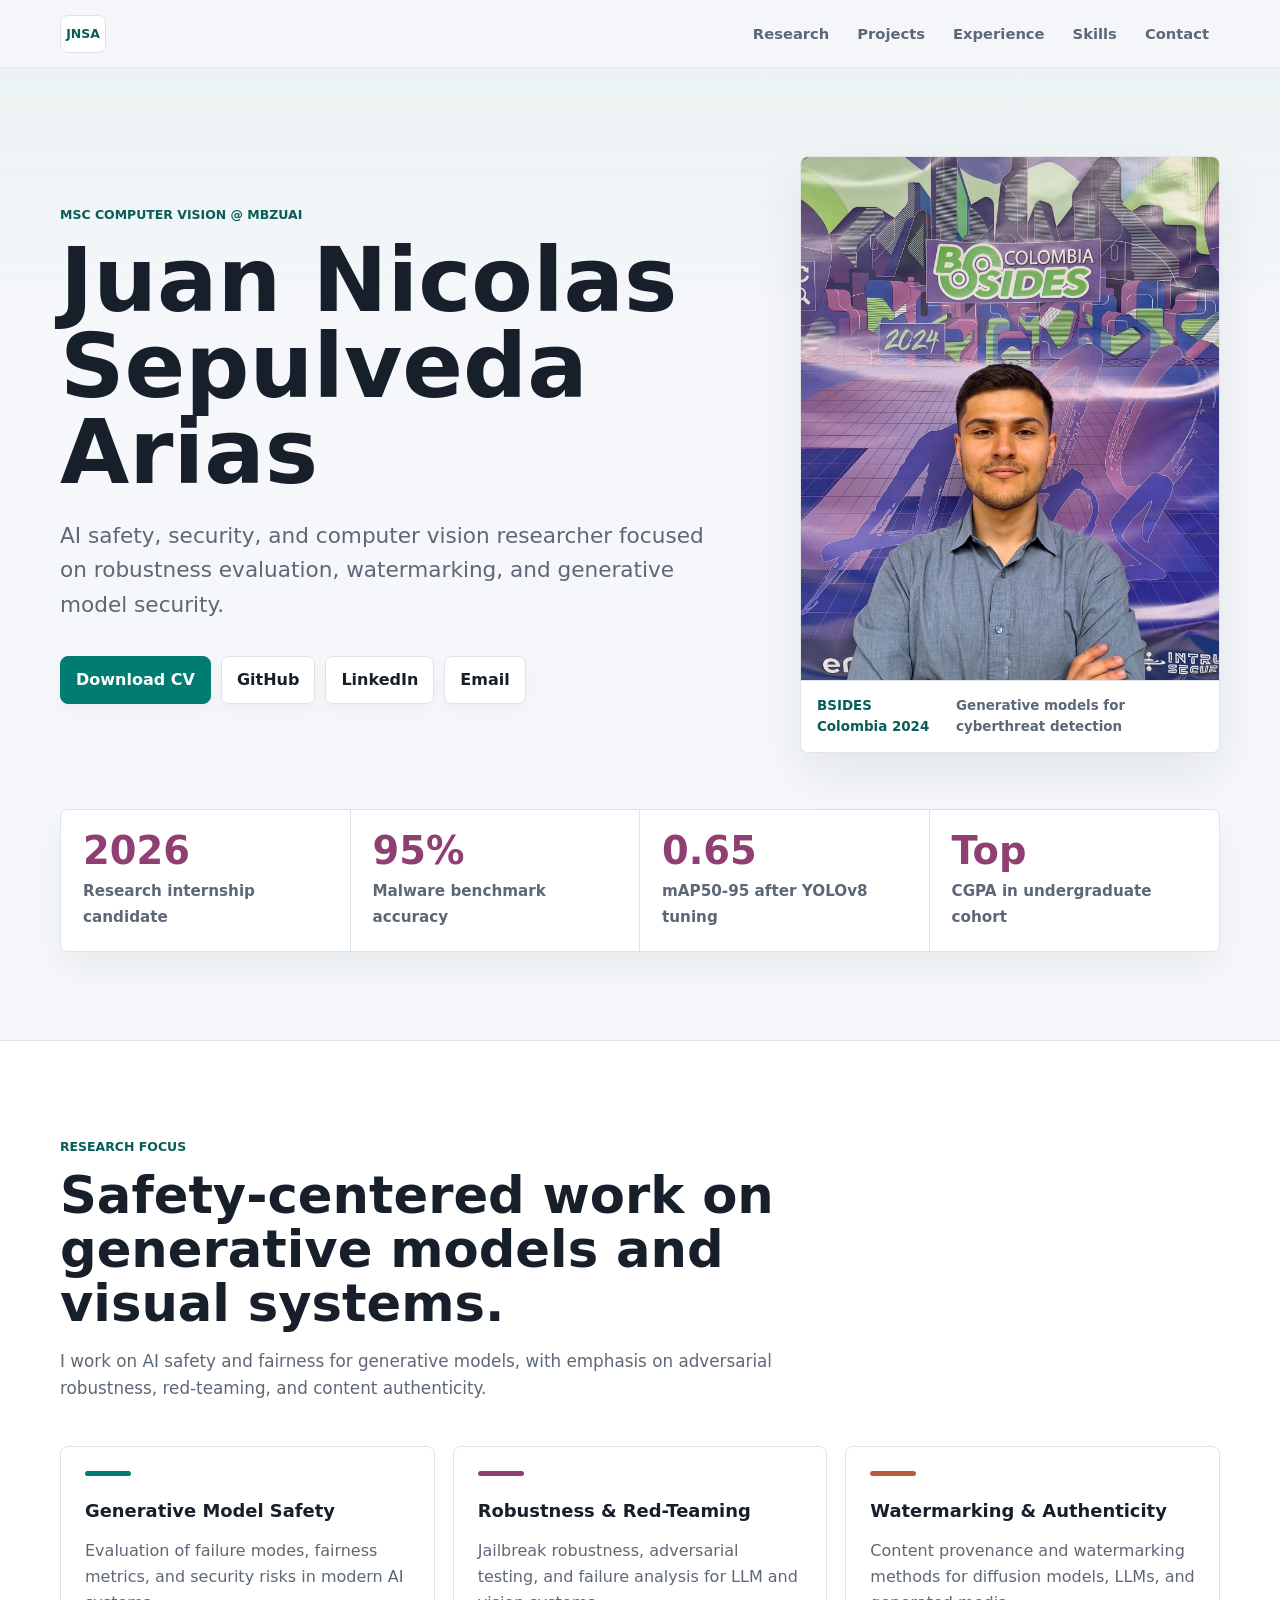
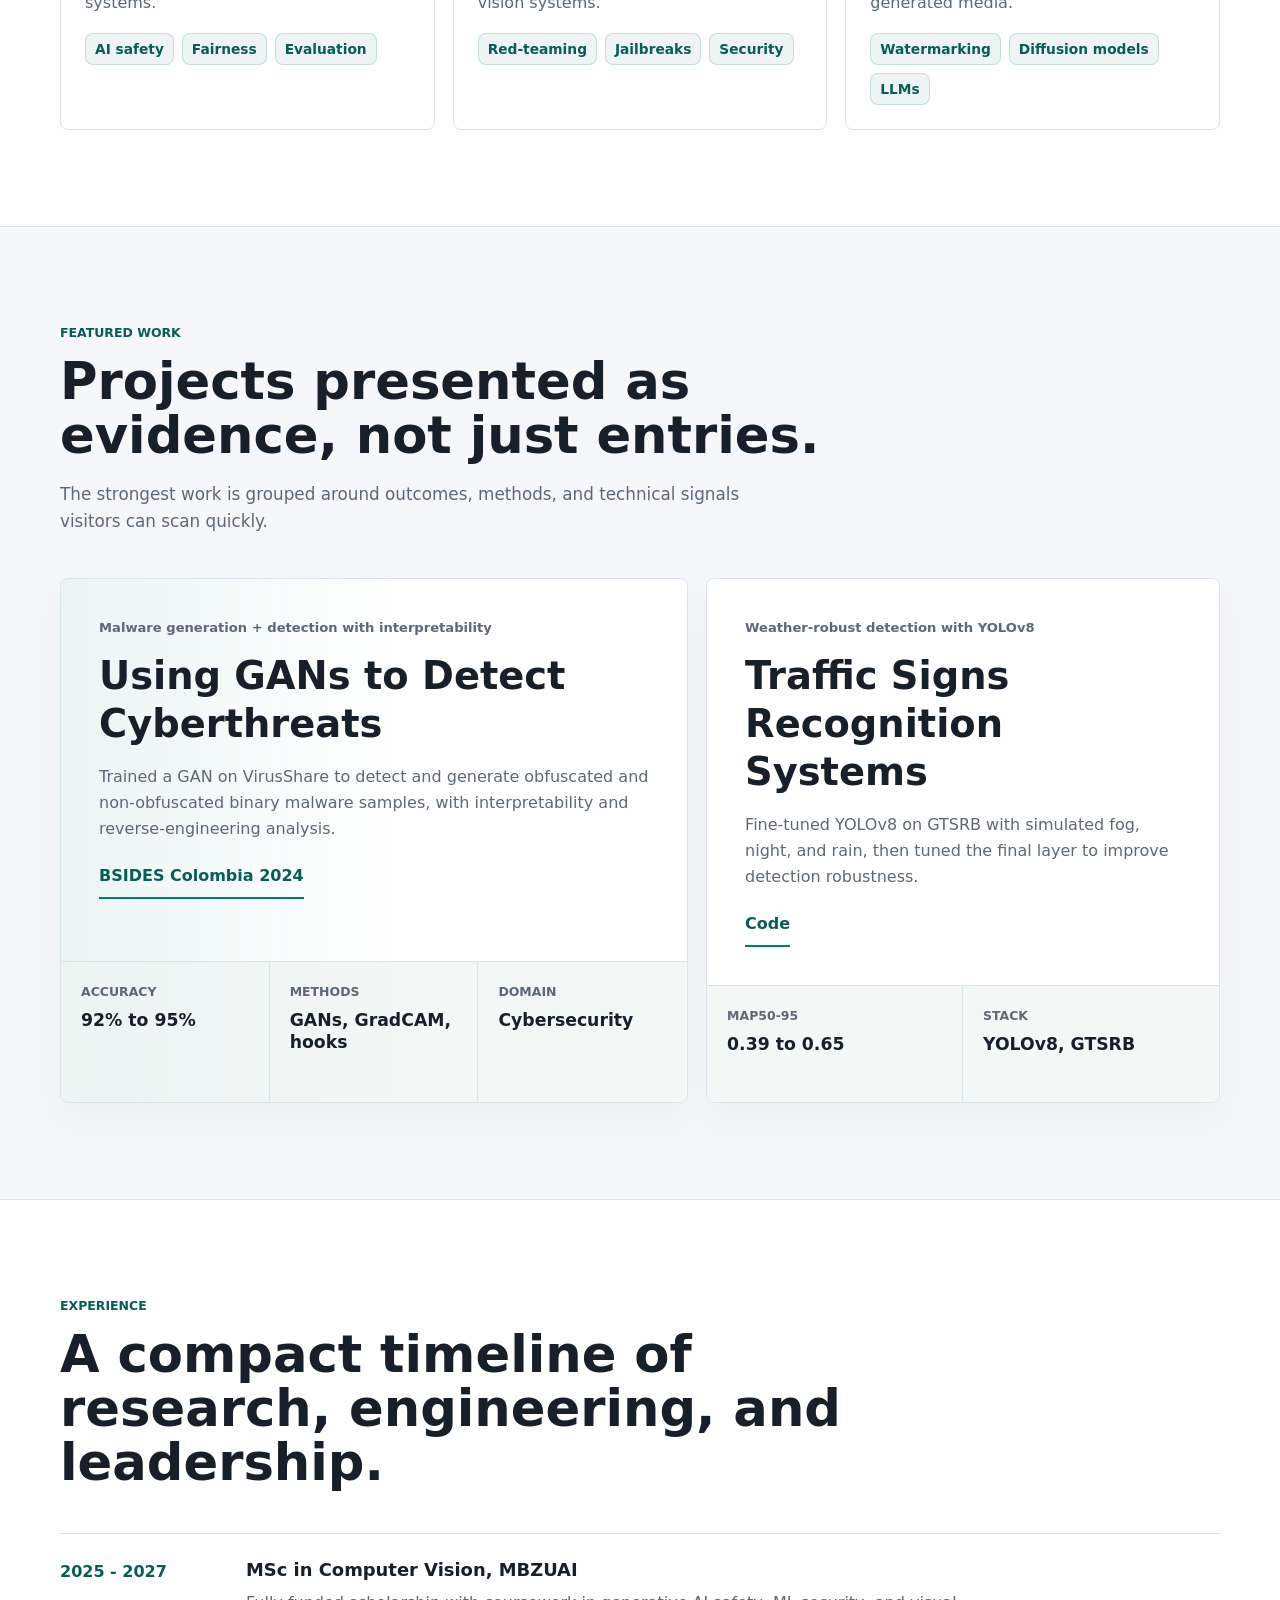
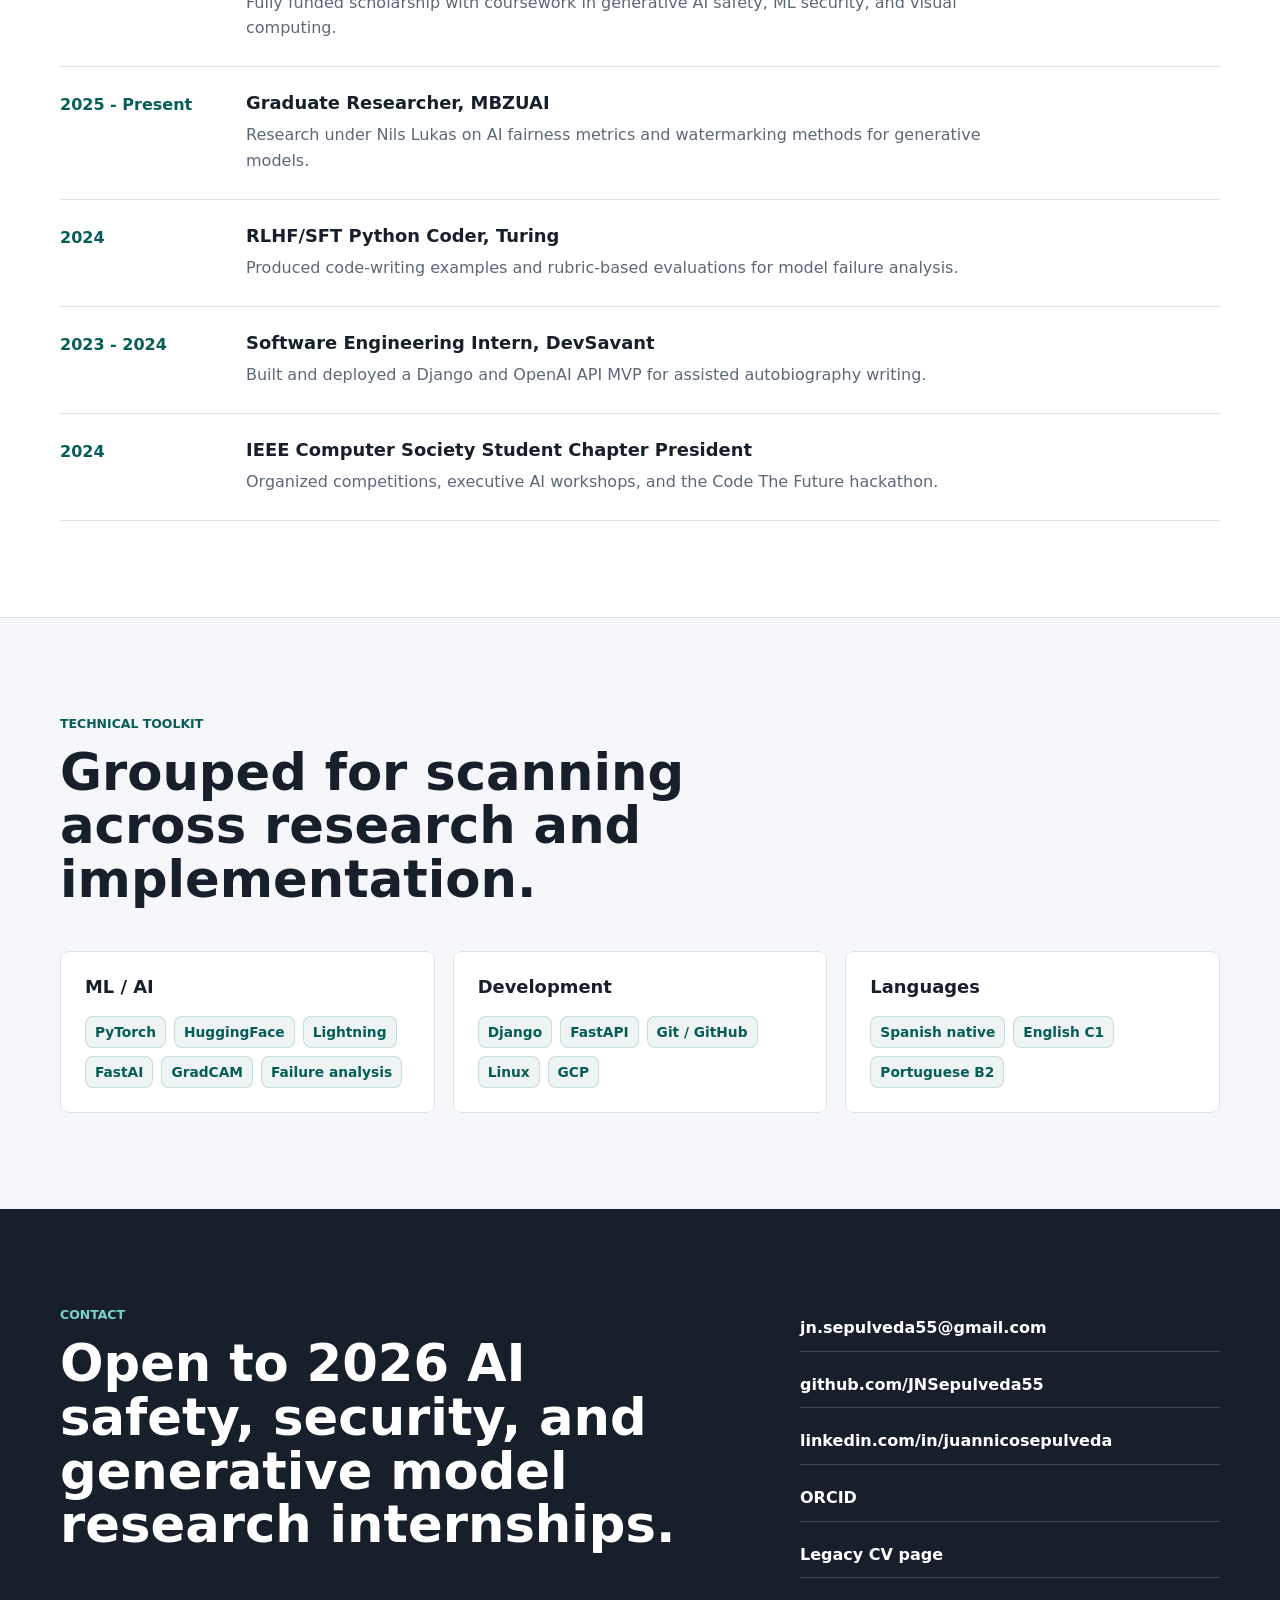
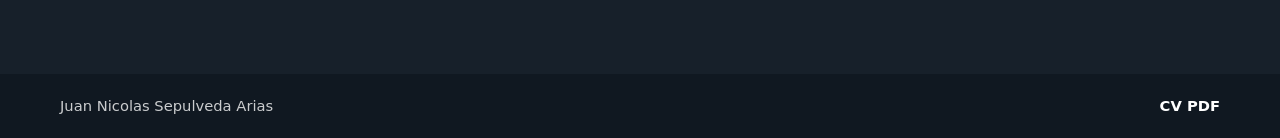
==== commit ed3fed36: "Updated website appearance" ====
--- a/index.html
+++ b/index.html
@@ -1,37 +1,288 @@
 <!doctype html>
 <html lang="en">
-<head>
-  <meta charset="utf-8" />
-  <meta name="viewport" content="width=device-width,initial-scale=1" />
-  <title>Your Name — CV</title>
-  <style>
-    body{font:16px/1.5 system-ui, -apple-system, Segoe UI, Roboto, Arial; margin:40px; max-width:900px}
-    h1{margin-bottom:0}
-    .muted{color:#555}
-    a{color:inherit}
-    hr{border:0;border-top:1px solid #ddd;margin:24px 0}
-  </style>
-</head>
-<body>
-  <h1>Your Name</h1>
-  <div class="muted">MSc AI • City, Country • <a href="mailto:you@email.com">you@email.com</a> • <a href="https://github.com/YOURUSERNAME">GitHub</a> • <a href="https://linkedin.com/in/YOURHANDLE">LinkedIn</a></div>
-  <hr>
-  <h2>Research Interests</h2>
-  <p>LLMs, retrieval, evaluation, interpretability…</p>
-
-  <h2>Experience</h2>
-  <ul>
-    <li><b>Role</b>, Org — Dates<br><span class="muted">Impact + what you built.</span></li>
-  </ul>
-
-  <h2>Education</h2>
-  <ul>
-    <li><b>MSc</b>, University — Dates</li>
-  </ul>
-
-  <h2>Publications / Projects</h2>
-  <ul>
-    <li><a href="#">Project/ paper</a> — one-line description</li>
-  </ul>
-</body>
+  <head>
+    <meta charset="utf-8">
+    <meta name="viewport" content="width=device-width, initial-scale=1">
+    <title>Juan Nicolas Sepulveda Arias | AI Safety &amp; Computer Vision</title>
+    <meta
+      name="description"
+      content="Portfolio of Juan Nicolas Sepulveda Arias, MSc Computer Vision student at MBZUAI focused on AI safety, security, robustness, watermarking, and computer vision."
+    >
+    <meta property="og:title" content="Juan Nicolas Sepulveda Arias">
+    <meta
+      property="og:description"
+      content="AI safety, security, and computer vision portfolio with selected projects, research focus, experience, and CV."
+    >
+    <meta property="og:type" content="website">
+    <meta property="og:image" content="assets/img/profile.jpg">
+    <link rel="icon" href="assets/favicon.svg" type="image/svg+xml">
+    <link rel="preload" as="image" href="assets/img/profile.jpg">
+    <link rel="stylesheet" href="assets/css/portfolio.css">
+  </head>
+  <body>
+    <header class="site-header">
+      <a class="brand" href="#top" aria-label="Juan Nicolas Sepulveda Arias home">JNSA</a>
+      <nav class="site-nav" aria-label="Primary navigation">
+        <a href="#research">Research</a>
+        <a href="#projects">Projects</a>
+        <a href="#experience">Experience</a>
+        <a href="#skills">Skills</a>
+        <a href="#contact">Contact</a>
+      </nav>
+    </header>
+
+    <main id="top">
+      <section class="hero">
+        <div class="hero__content">
+          <p class="eyebrow">MSc Computer Vision @ MBZUAI</p>
+          <h1>Juan Nicolas Sepulveda Arias</h1>
+          <p class="hero__lead">
+            AI safety, security, and computer vision researcher focused on robustness evaluation,
+            watermarking, and generative model security.
+          </p>
+          <div class="hero__actions" aria-label="Primary links">
+            <a class="button button--primary" href="assets/JuanNicolasSepulveda_CV.pdf">Download CV</a>
+            <a class="button" href="https://github.com/JNSepulveda55">GitHub</a>
+            <a class="button" href="https://linkedin.com/in/juannicosepulveda">LinkedIn</a>
+            <a class="button" href="mailto:jn.sepulveda55@gmail.com">Email</a>
+          </div>
+        </div>
+
+        <figure class="hero__portrait">
+          <img src="assets/img/profile.jpg" alt="Juan Nicolas Sepulveda Arias at BSIDES Colombia 2024">
+          <figcaption>
+            <span>BSIDES Colombia 2024</span>
+            <span>Generative models for cyberthreat detection</span>
+          </figcaption>
+        </figure>
+      </section>
+
+      <section class="snapshot" aria-label="Profile snapshot">
+        <article>
+          <span class="snapshot__value">2026</span>
+          <span class="snapshot__label">Research internship candidate</span>
+        </article>
+        <article>
+          <span class="snapshot__value">95%</span>
+          <span class="snapshot__label">Malware benchmark accuracy</span>
+        </article>
+        <article>
+          <span class="snapshot__value">0.65</span>
+          <span class="snapshot__label">mAP50-95 after YOLOv8 tuning</span>
+        </article>
+        <article>
+          <span class="snapshot__value">Top</span>
+          <span class="snapshot__label">CGPA in undergraduate cohort</span>
+        </article>
+      </section>
+
+      <section class="section section--focus" id="research">
+        <div class="section__intro">
+          <p class="eyebrow">Research Focus</p>
+          <h2>Safety-centered work on generative models and visual systems.</h2>
+          <p>
+            I work on AI safety and fairness for generative models, with emphasis on adversarial
+            robustness, red-teaming, and content authenticity.
+          </p>
+        </div>
+
+        <div class="focus-grid">
+          <article class="focus-card">
+            <h3>Generative Model Safety</h3>
+            <p>Evaluation of failure modes, fairness metrics, and security risks in modern AI systems.</p>
+            <div class="tag-list" aria-label="Generative model safety keywords">
+              <span>AI safety</span>
+              <span>Fairness</span>
+              <span>Evaluation</span>
+            </div>
+          </article>
+          <article class="focus-card">
+            <h3>Robustness &amp; Red-Teaming</h3>
+            <p>Jailbreak robustness, adversarial testing, and failure analysis for LLM and vision systems.</p>
+            <div class="tag-list" aria-label="Robustness keywords">
+              <span>Red-teaming</span>
+              <span>Jailbreaks</span>
+              <span>Security</span>
+            </div>
+          </article>
+          <article class="focus-card">
+            <h3>Watermarking &amp; Authenticity</h3>
+            <p>Content provenance and watermarking methods for diffusion models, LLMs, and generated media.</p>
+            <div class="tag-list" aria-label="Watermarking keywords">
+              <span>Watermarking</span>
+              <span>Diffusion models</span>
+              <span>LLMs</span>
+            </div>
+          </article>
+        </div>
+      </section>
+
+      <section class="section" id="projects">
+        <div class="section__intro">
+          <p class="eyebrow">Featured Work</p>
+          <h2>Projects presented as evidence, not just entries.</h2>
+          <p>
+            The strongest work is grouped around outcomes, methods, and technical signals visitors can scan quickly.
+          </p>
+        </div>
+
+        <div class="project-grid">
+          <article class="project-card project-card--wide">
+            <div class="project-card__body">
+              <p class="project-card__kicker">Malware generation + detection with interpretability</p>
+              <h3>Using GANs to Detect Cyberthreats</h3>
+              <p>
+                Trained a GAN on VirusShare to detect and generate obfuscated and non-obfuscated
+                binary malware samples, with interpretability and reverse-engineering analysis.
+              </p>
+              <div class="project-card__links">
+                <a href="#experience">BSIDES Colombia 2024</a>
+              </div>
+            </div>
+            <dl class="metric-list">
+              <div>
+                <dt>Accuracy</dt>
+                <dd>92% to 95%</dd>
+              </div>
+              <div>
+                <dt>Methods</dt>
+                <dd>GANs, GradCAM, hooks</dd>
+              </div>
+              <div>
+                <dt>Domain</dt>
+                <dd>Cybersecurity</dd>
+              </div>
+            </dl>
+          </article>
+
+          <article class="project-card">
+            <div class="project-card__body">
+              <p class="project-card__kicker">Weather-robust detection with YOLOv8</p>
+              <h3>Traffic Signs Recognition Systems</h3>
+              <p>
+                Fine-tuned YOLOv8 on GTSRB with simulated fog, night, and rain, then tuned the final layer
+                to improve detection robustness.
+              </p>
+              <div class="project-card__links">
+                <a href="https://github.com/cpmarco/traffic-sign-detection-yolov8">Code</a>
+              </div>
+            </div>
+            <dl class="metric-list">
+              <div>
+                <dt>mAP50-95</dt>
+                <dd>0.39 to 0.65</dd>
+              </div>
+              <div>
+                <dt>Stack</dt>
+                <dd>YOLOv8, GTSRB</dd>
+              </div>
+            </dl>
+          </article>
+        </div>
+      </section>
+
+      <section class="section section--timeline" id="experience">
+        <div class="section__intro">
+          <p class="eyebrow">Experience</p>
+          <h2>A compact timeline of research, engineering, and leadership.</h2>
+        </div>
+
+        <div class="timeline">
+          <article class="timeline__item">
+            <time>2025 - 2027</time>
+            <div>
+              <h3>MSc in Computer Vision, MBZUAI</h3>
+              <p>Fully funded scholarship with coursework in generative AI safety, ML security, and visual computing.</p>
+            </div>
+          </article>
+          <article class="timeline__item">
+            <time>2025 - Present</time>
+            <div>
+              <h3>Graduate Researcher, MBZUAI</h3>
+              <p>Research under Nils Lukas on AI fairness metrics and watermarking methods for generative models.</p>
+            </div>
+          </article>
+          <article class="timeline__item">
+            <time>2024</time>
+            <div>
+              <h3>RLHF/SFT Python Coder, Turing</h3>
+              <p>Produced code-writing examples and rubric-based evaluations for model failure analysis.</p>
+            </div>
+          </article>
+          <article class="timeline__item">
+            <time>2023 - 2024</time>
+            <div>
+              <h3>Software Engineering Intern, DevSavant</h3>
+              <p>Built and deployed a Django and OpenAI API MVP for assisted autobiography writing.</p>
+            </div>
+          </article>
+          <article class="timeline__item">
+            <time>2024</time>
+            <div>
+              <h3>IEEE Computer Society Student Chapter President</h3>
+              <p>Organized competitions, executive AI workshops, and the Code The Future hackathon.</p>
+            </div>
+          </article>
+        </div>
+      </section>
+
+      <section class="section" id="skills">
+        <div class="section__intro">
+          <p class="eyebrow">Technical Toolkit</p>
+          <h2>Grouped for scanning across research and implementation.</h2>
+        </div>
+
+        <div class="skill-groups">
+          <section class="skill-group" aria-labelledby="skills-ai">
+            <h3 id="skills-ai">ML / AI</h3>
+            <div class="tag-list">
+              <span>PyTorch</span>
+              <span>HuggingFace</span>
+              <span>Lightning</span>
+              <span>FastAI</span>
+              <span>GradCAM</span>
+              <span>Failure analysis</span>
+            </div>
+          </section>
+          <section class="skill-group" aria-labelledby="skills-dev">
+            <h3 id="skills-dev">Development</h3>
+            <div class="tag-list">
+              <span>Django</span>
+              <span>FastAPI</span>
+              <span>Git / GitHub</span>
+              <span>Linux</span>
+              <span>GCP</span>
+            </div>
+          </section>
+          <section class="skill-group" aria-labelledby="skills-language">
+            <h3 id="skills-language">Languages</h3>
+            <div class="tag-list">
+              <span>Spanish native</span>
+              <span>English C1</span>
+              <span>Portuguese B2</span>
+            </div>
+          </section>
+        </div>
+      </section>
+
+      <section class="contact" id="contact">
+        <div>
+          <p class="eyebrow">Contact</p>
+          <h2>Open to 2026 AI safety, security, and generative model research internships.</h2>
+        </div>
+        <div class="contact__links">
+          <a href="mailto:jn.sepulveda55@gmail.com">jn.sepulveda55@gmail.com</a>
+          <a href="https://github.com/JNSepulveda55">github.com/JNSepulveda55</a>
+          <a href="https://linkedin.com/in/juannicosepulveda">linkedin.com/in/juannicosepulveda</a>
+          <a href="https://orcid.org/0009-0000-0619-0704">ORCID</a>
+          <a href="old/">Legacy CV page</a>
+        </div>
+      </section>
+    </main>
+
+    <footer class="site-footer">
+      <span>Juan Nicolas Sepulveda Arias</span>
+      <a href="assets/JuanNicolasSepulveda_CV.pdf">CV PDF</a>
+    </footer>
+  </body>
 </html>
--- a/assets/css/portfolio.css
+++ b/assets/css/portfolio.css
@@ -0,0 +1,638 @@
+:root {
+  --ink: #17202a;
+  --muted: #5d6877;
+  --soft: #f5f7fa;
+  --surface: #ffffff;
+  --surface-strong: #eef4f3;
+  --line: #dce4ea;
+  --accent: #007c72;
+  --accent-dark: #075d57;
+  --accent-alt: #8f3f71;
+  --warm: #b85d3d;
+  --shadow: 0 20px 50px rgba(23, 32, 42, 0.08);
+  --max-width: 1160px;
+}
+
+* {
+  box-sizing: border-box;
+}
+
+html {
+  scroll-behavior: smooth;
+}
+
+body {
+  margin: 0;
+  background: var(--soft);
+  color: var(--ink);
+  font-family: Inter, ui-sans-serif, system-ui, -apple-system, BlinkMacSystemFont, "Segoe UI", sans-serif;
+  font-size: 16px;
+  line-height: 1.6;
+  letter-spacing: 0;
+}
+
+body::before {
+  position: fixed;
+  inset: 0 0 auto;
+  z-index: -1;
+  height: 300px;
+  background: linear-gradient(180deg, #e8f1f0 0%, rgba(245, 247, 250, 0) 100%);
+  content: "";
+}
+
+a {
+  color: inherit;
+  text-decoration: none;
+}
+
+a:hover {
+  color: var(--accent-dark);
+}
+
+img {
+  display: block;
+  max-width: 100%;
+}
+
+.site-header {
+  position: sticky;
+  top: 0;
+  z-index: 10;
+  display: flex;
+  align-items: center;
+  justify-content: space-between;
+  gap: 24px;
+  min-height: 68px;
+  padding: 14px max(24px, calc((100vw - var(--max-width)) / 2));
+  border-bottom: 1px solid rgba(220, 228, 234, 0.82);
+  background: rgba(245, 247, 250, 0.9);
+  backdrop-filter: blur(16px);
+}
+
+.brand {
+  display: inline-grid;
+  width: 46px;
+  height: 38px;
+  place-items: center;
+  border: 1px solid var(--line);
+  border-radius: 8px;
+  background: var(--surface);
+  color: var(--accent-dark);
+  font-size: 0.78rem;
+  font-weight: 800;
+}
+
+.site-nav {
+  display: flex;
+  align-items: center;
+  gap: 6px;
+  overflow-x: auto;
+  white-space: nowrap;
+}
+
+.site-nav a {
+  min-height: 36px;
+  padding: 7px 11px;
+  border-radius: 8px;
+  color: var(--muted);
+  font-size: 0.92rem;
+  font-weight: 650;
+}
+
+.site-nav a:hover {
+  background: var(--surface-strong);
+  color: var(--accent-dark);
+}
+
+.hero {
+  display: grid;
+  grid-template-columns: minmax(0, 1fr) minmax(280px, 420px);
+  gap: clamp(28px, 5vw, 72px);
+  align-items: center;
+  width: min(var(--max-width), calc(100% - 40px));
+  min-height: 76svh;
+  margin: 0 auto;
+  padding: clamp(48px, 8vw, 88px) 0 clamp(28px, 5vw, 56px);
+}
+
+.hero__content {
+  max-width: 720px;
+}
+
+.eyebrow {
+  margin: 0 0 12px;
+  color: var(--accent-dark);
+  font-size: 0.78rem;
+  font-weight: 800;
+  letter-spacing: 0;
+  text-transform: uppercase;
+}
+
+h1,
+h2,
+h3,
+p {
+  overflow-wrap: anywhere;
+}
+
+h1 {
+  max-width: 820px;
+  margin: 0;
+  font-size: clamp(3rem, 7vw, 5.9rem);
+  line-height: 0.96;
+  letter-spacing: 0;
+}
+
+h2 {
+  max-width: 820px;
+  margin: 0;
+  font-size: clamp(2rem, 4vw, 3.4rem);
+  line-height: 1.05;
+  letter-spacing: 0;
+}
+
+h3 {
+  margin: 0;
+  font-size: 1.12rem;
+  line-height: 1.25;
+  letter-spacing: 0;
+}
+
+.hero__lead {
+  max-width: 690px;
+  margin: 24px 0 0;
+  color: var(--muted);
+  font-size: clamp(1.08rem, 2vw, 1.35rem);
+}
+
+.hero__actions {
+  display: flex;
+  flex-wrap: wrap;
+  gap: 10px;
+  margin-top: 34px;
+}
+
+.button {
+  display: inline-flex;
+  align-items: center;
+  justify-content: center;
+  min-height: 44px;
+  padding: 10px 15px;
+  border: 1px solid var(--line);
+  border-radius: 8px;
+  background: var(--surface);
+  color: var(--ink);
+  font-weight: 750;
+  box-shadow: 0 6px 16px rgba(23, 32, 42, 0.04);
+}
+
+.button:hover {
+  border-color: rgba(0, 124, 114, 0.34);
+  color: var(--accent-dark);
+}
+
+.button--primary {
+  border-color: var(--accent);
+  background: var(--accent);
+  color: #ffffff;
+}
+
+.button--primary:hover {
+  background: var(--accent-dark);
+  color: #ffffff;
+}
+
+.hero__portrait {
+  position: relative;
+  margin: 0;
+  overflow: hidden;
+  border: 1px solid rgba(23, 32, 42, 0.12);
+  border-radius: 8px;
+  background: var(--surface);
+  box-shadow: var(--shadow);
+}
+
+.hero__portrait img {
+  width: 100%;
+  aspect-ratio: 4 / 5;
+  object-fit: cover;
+  object-position: 50% 25%;
+}
+
+.hero__portrait figcaption {
+  display: flex;
+  justify-content: space-between;
+  gap: 14px;
+  padding: 14px 16px;
+  border-top: 1px solid var(--line);
+  background: rgba(255, 255, 255, 0.94);
+  color: var(--muted);
+  font-size: 0.84rem;
+  font-weight: 700;
+}
+
+.hero__portrait figcaption span:first-child {
+  color: var(--accent-dark);
+}
+
+.snapshot {
+  display: grid;
+  grid-template-columns: repeat(4, minmax(0, 1fr));
+  width: min(var(--max-width), calc(100% - 40px));
+  margin: 0 auto clamp(54px, 7vw, 88px);
+  overflow: hidden;
+  border: 1px solid var(--line);
+  border-radius: 8px;
+  background: var(--surface);
+  box-shadow: 0 16px 36px rgba(23, 32, 42, 0.05);
+}
+
+.snapshot article {
+  min-height: 126px;
+  padding: 22px;
+  border-right: 1px solid var(--line);
+}
+
+.snapshot article:last-child {
+  border-right: 0;
+}
+
+.snapshot__value {
+  display: block;
+  margin-bottom: 8px;
+  color: var(--accent-alt);
+  font-size: clamp(1.8rem, 3vw, 2.55rem);
+  font-weight: 850;
+  line-height: 1;
+}
+
+.snapshot__label {
+  color: var(--muted);
+  font-size: 0.95rem;
+  font-weight: 650;
+}
+
+.section {
+  padding: clamp(58px, 8vw, 96px) max(20px, calc((100vw - var(--max-width)) / 2));
+}
+
+.section--focus,
+.section--timeline {
+  background: var(--surface);
+  border-block: 1px solid var(--line);
+}
+
+.section__intro {
+  max-width: 820px;
+  margin-bottom: clamp(26px, 5vw, 44px);
+}
+
+.section__intro p:not(.eyebrow) {
+  max-width: 720px;
+  margin: 18px 0 0;
+  color: var(--muted);
+  font-size: 1.05rem;
+}
+
+.focus-grid,
+.project-grid,
+.skill-groups {
+  display: grid;
+  gap: 18px;
+}
+
+.focus-grid {
+  grid-template-columns: repeat(3, minmax(0, 1fr));
+}
+
+.focus-card,
+.project-card,
+.skill-group {
+  border: 1px solid var(--line);
+  border-radius: 8px;
+  background: var(--surface);
+}
+
+.focus-card {
+  min-height: 238px;
+  padding: 24px;
+}
+
+.focus-card::before {
+  display: block;
+  width: 46px;
+  height: 5px;
+  margin-bottom: 24px;
+  border-radius: 999px;
+  background: var(--accent);
+  content: "";
+}
+
+.focus-card:nth-child(2)::before {
+  background: var(--accent-alt);
+}
+
+.focus-card:nth-child(3)::before {
+  background: var(--warm);
+}
+
+.focus-card p,
+.project-card p,
+.timeline__item p {
+  color: var(--muted);
+}
+
+.tag-list {
+  display: flex;
+  flex-wrap: wrap;
+  gap: 8px;
+  margin-top: 18px;
+}
+
+.tag-list span {
+  display: inline-flex;
+  min-height: 30px;
+  align-items: center;
+  border: 1px solid rgba(0, 124, 114, 0.18);
+  border-radius: 8px;
+  padding: 4px 9px;
+  background: var(--surface-strong);
+  color: var(--accent-dark);
+  font-size: 0.86rem;
+  font-weight: 700;
+}
+
+.project-grid {
+  grid-template-columns: minmax(0, 1.1fr) minmax(300px, 0.9fr);
+  align-items: stretch;
+}
+
+.project-card {
+  display: grid;
+  min-height: 440px;
+  overflow: hidden;
+  box-shadow: 0 16px 36px rgba(23, 32, 42, 0.04);
+}
+
+.project-card--wide {
+  background:
+    linear-gradient(90deg, rgba(0, 124, 114, 0.08), rgba(255, 255, 255, 0) 54%),
+    var(--surface);
+}
+
+.project-card__body {
+  padding: clamp(24px, 4vw, 38px);
+}
+
+.project-card__kicker {
+  margin: 0 0 14px;
+  color: var(--accent-dark);
+  font-size: 0.82rem;
+  font-weight: 800;
+}
+
+.project-card h3 {
+  max-width: 520px;
+  font-size: clamp(1.6rem, 3vw, 2.5rem);
+}
+
+.project-card p {
+  max-width: 620px;
+}
+
+.project-card__links {
+  display: flex;
+  flex-wrap: wrap;
+  gap: 10px;
+  margin-top: 22px;
+}
+
+.project-card__links a {
+  min-height: 36px;
+  border-bottom: 2px solid var(--accent);
+  color: var(--accent-dark);
+  font-weight: 800;
+}
+
+.metric-list {
+  display: grid;
+  grid-template-columns: repeat(3, minmax(0, 1fr));
+  align-items: stretch;
+  margin: 0;
+  border-top: 1px solid var(--line);
+}
+
+.project-card:not(.project-card--wide) .metric-list {
+  grid-template-columns: repeat(2, minmax(0, 1fr));
+}
+
+.metric-list div {
+  min-height: 116px;
+  padding: 20px;
+  border-right: 1px solid var(--line);
+  background: rgba(238, 244, 243, 0.7);
+}
+
+.metric-list div:last-child {
+  border-right: 0;
+}
+
+.metric-list dt {
+  margin: 0 0 8px;
+  color: var(--muted);
+  font-size: 0.78rem;
+  font-weight: 800;
+  text-transform: uppercase;
+}
+
+.metric-list dd {
+  margin: 0;
+  color: var(--ink);
+  font-size: 1.08rem;
+  font-weight: 850;
+  line-height: 1.25;
+}
+
+.timeline {
+  display: grid;
+  gap: 0;
+  border-top: 1px solid var(--line);
+}
+
+.timeline__item {
+  display: grid;
+  grid-template-columns: 160px minmax(0, 1fr);
+  gap: 26px;
+  padding: 25px 0;
+  border-bottom: 1px solid var(--line);
+}
+
+.timeline__item time {
+  color: var(--accent-dark);
+  font-weight: 850;
+}
+
+.timeline__item p {
+  max-width: 740px;
+  margin: 8px 0 0;
+}
+
+.skill-groups {
+  grid-template-columns: repeat(3, minmax(0, 1fr));
+}
+
+.skill-group {
+  padding: 24px;
+}
+
+.contact {
+  display: grid;
+  grid-template-columns: minmax(0, 1fr) minmax(300px, 420px);
+  gap: clamp(24px, 5vw, 70px);
+  align-items: start;
+  padding: clamp(58px, 8vw, 96px) max(20px, calc((100vw - var(--max-width)) / 2));
+  background: var(--ink);
+  color: #ffffff;
+}
+
+.contact .eyebrow {
+  color: #79d3c9;
+}
+
+.contact h2 {
+  max-width: 760px;
+}
+
+.contact__links {
+  display: grid;
+  gap: 10px;
+}
+
+.contact__links a {
+  min-height: 44px;
+  padding: 10px 0;
+  border-bottom: 1px solid rgba(255, 255, 255, 0.18);
+  color: #ffffff;
+  font-weight: 700;
+}
+
+.contact__links a:hover {
+  color: #79d3c9;
+}
+
+.site-footer {
+  display: flex;
+  justify-content: space-between;
+  gap: 20px;
+  padding: 20px max(20px, calc((100vw - var(--max-width)) / 2));
+  background: #101821;
+  color: rgba(255, 255, 255, 0.78);
+  font-size: 0.92rem;
+}
+
+.site-footer a {
+  color: #ffffff;
+  font-weight: 700;
+}
+
+@media (max-width: 900px) {
+  .site-header {
+    align-items: flex-start;
+    flex-direction: column;
+    gap: 10px;
+    padding-inline: 20px;
+  }
+
+  .site-nav {
+    width: 100%;
+    padding-bottom: 2px;
+  }
+
+  .hero {
+    grid-template-columns: 1fr;
+    min-height: auto;
+    padding-top: 46px;
+  }
+
+  .hero__portrait {
+    max-width: 520px;
+  }
+
+  .snapshot,
+  .focus-grid,
+  .project-grid,
+  .skill-groups,
+  .contact {
+    grid-template-columns: 1fr;
+  }
+
+  .snapshot article {
+    border-right: 0;
+    border-bottom: 1px solid var(--line);
+  }
+
+  .snapshot article:last-child {
+    border-bottom: 0;
+  }
+
+  .project-card {
+    min-height: auto;
+  }
+}
+
+@media (max-width: 620px) {
+  .site-nav {
+    flex-wrap: wrap;
+    overflow-x: visible;
+    white-space: normal;
+  }
+
+  .site-nav a {
+    padding: 6px 9px;
+    font-size: 0.88rem;
+  }
+
+  .hero,
+  .snapshot {
+    width: min(100% - 28px, var(--max-width));
+  }
+
+  h1 {
+    font-size: clamp(2.45rem, 14vw, 4rem);
+  }
+
+  .hero__actions {
+    display: grid;
+  }
+
+  .button {
+    width: 100%;
+  }
+
+  .hero__portrait figcaption {
+    display: grid;
+  }
+
+  .metric-list,
+  .project-card:not(.project-card--wide) .metric-list {
+    grid-template-columns: 1fr;
+  }
+
+  .metric-list div {
+    border-right: 0;
+    border-bottom: 1px solid var(--line);
+  }
+
+  .metric-list div:last-child {
+    border-bottom: 0;
+  }
+
+  .timeline__item {
+    grid-template-columns: 1fr;
+    gap: 8px;
+  }
+
+  .site-footer {
+    flex-direction: column;
+  }
+}
